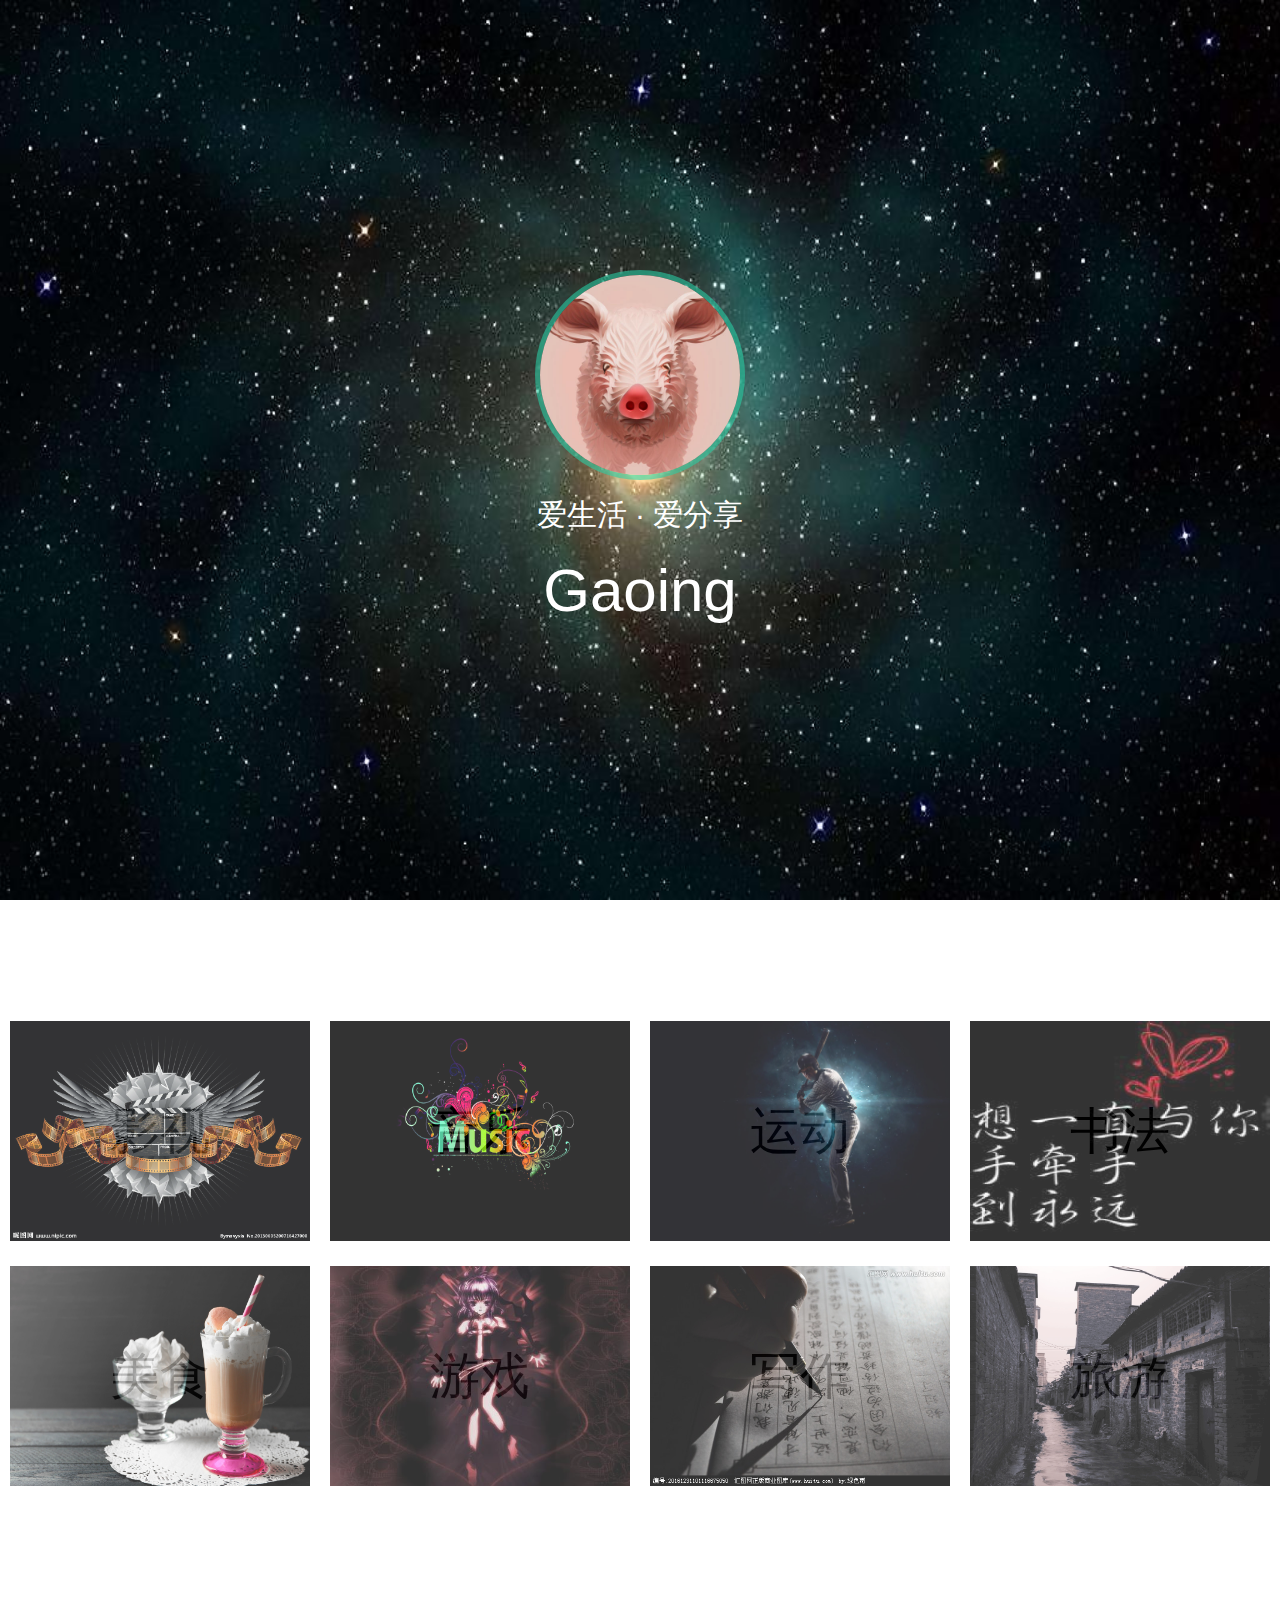
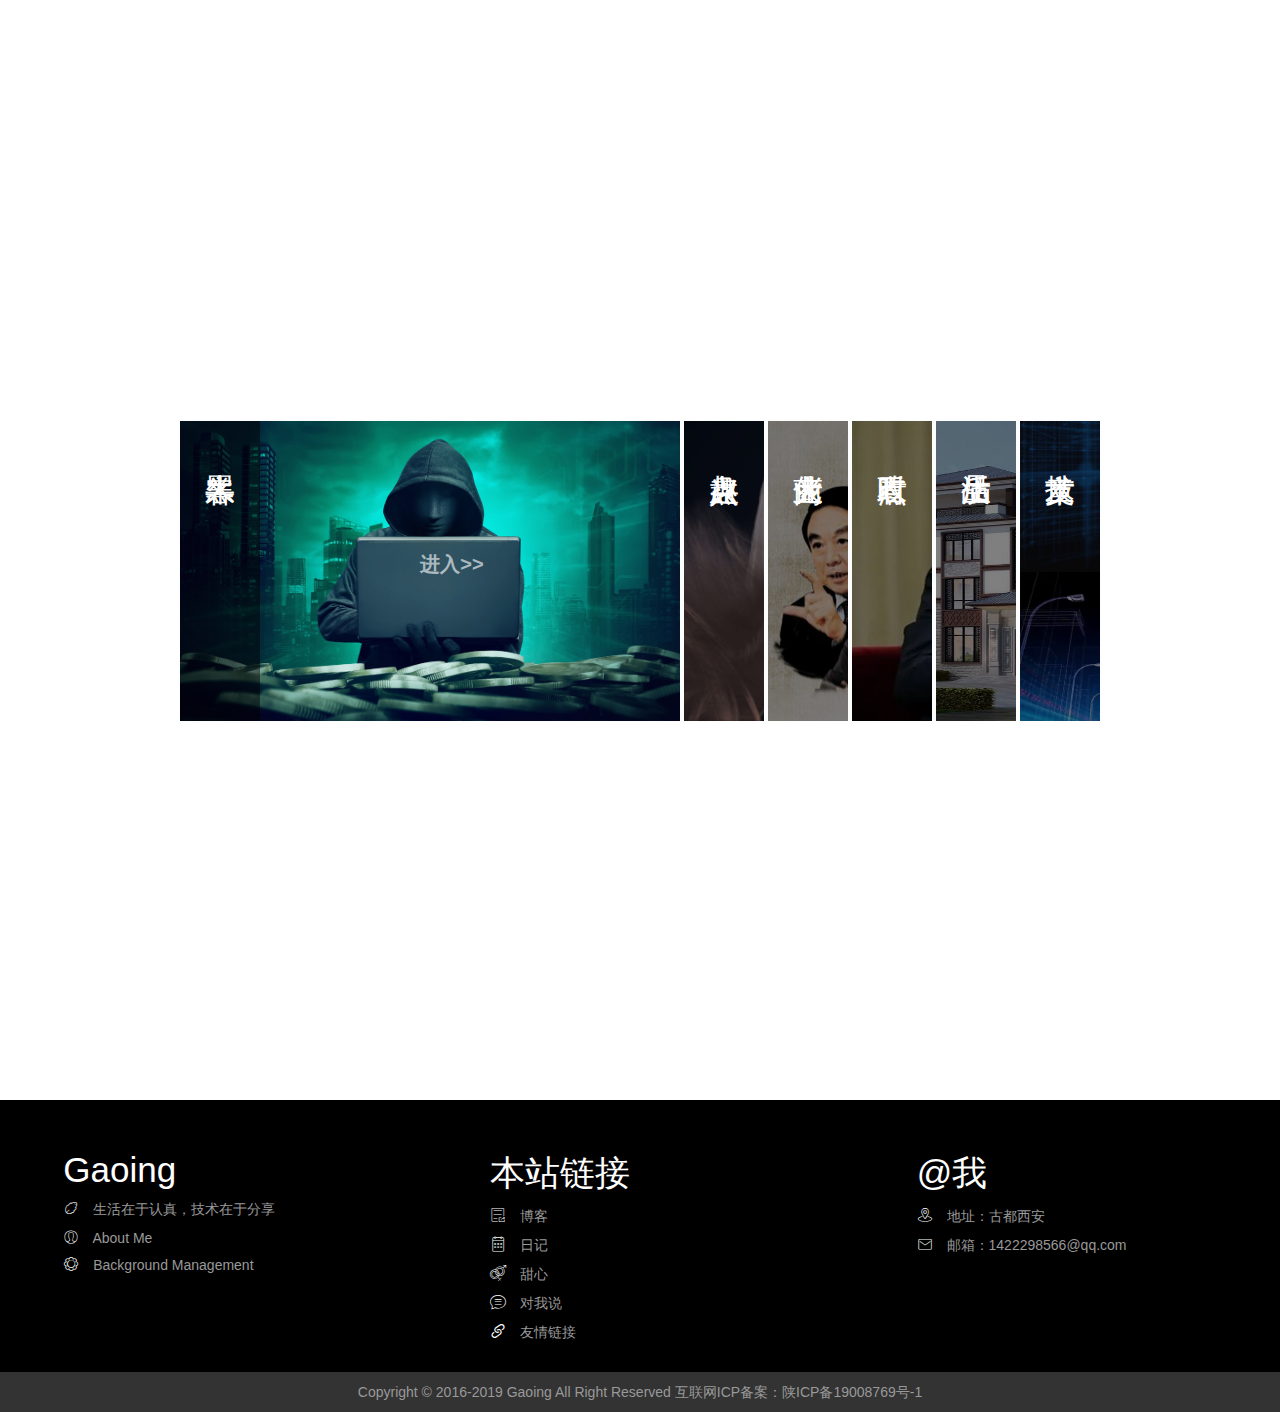
==== web/src/view/index.html @ 604c850d "first" ====
<!DOCTYPE html>
<html lang="en">
<head>
<meta charset="UTF-8">
<meta name="viewport" content="width=device-width, initial-scale=1.0">
<meta http-equiv="X-UA-Compatible" content="ie=edge">
<meta name="author" content="gaoing<1422298566@qq.com">
<title>Gaoing|首页</title>
<link rel="stylesheet" href="./../../public/layui/css/layui.css">
<link rel="stylesheet" href="./../css/animation.css">
<link rel="stylesheet" href="./../css/icon/iconfont.css">
<link rel="stylesheet" href="./../css/index.css">
</head>
<body>
  <div class="section section-a">
    <div class="info">
      <img class="info-logo animated bounceInDown" src="./../../public/images/6.jpg" alt="">
      <p class="info-text"><span class="animated bounceInLeft">爱生活</span> · <span class="animated bounceInRight">爱分享</span></p>
      <h1 class="info-name animated bounceInUp">Gaoing</h1>
    </div>
  </div>
  <div class="section section-b donghua">
    <h2>生 · 活</h2>
    <div class="section-list">
      <div class="section-item">
        <div class="section-mask">
          <h3>影视</h3>
        </div>
        <a href="javascript:;">
          <img class="section-item-logo" src="./../../public/images/dianying1.jpg" alt="影视">
        </a>
      </div>
      <div class="section-item">
        <div class="section-mask">
          <h3>音乐</h3>
        </div>
        <a href="javascript:;">
          <img class="section-item-logo" src="./../../public/images/yinyue.jpg" alt="音乐">
        </a>
      </div>
      <div class="section-item">
        <div class="section-mask">
          <h3>运动</h3>
        </div>
        <a href="javascript:;">
          <img class="section-item-logo" src="./../../public/images/yundong.jpg" alt="运动">
        </a>
      </div>
      <div class="section-item">
        <div class="section-mask">
          <h3>书法</h3>
        </div>
        <a href="javascript:;">
          <img class="section-item-logo" src="./../../public/images/shufa.jpg" alt="书法">
        </a>
      </div>
      <div class="section-item">
        <div class="section-mask">
          <h3>美食</h3>
        </div>
        <a href="javascript:;">
          <img class="section-item-logo" src="./../../public/images/meishi.jpg" alt="美食">
        </a>
      </div>
      <div class="section-item">
        <div class="section-mask">
          <h3>游戏</h3>
        </div>
        <a href="javascript:;">
          <img class="section-item-logo" src="./../../public/images/youxi.jpg" alt="游戏">
        </a>
      </div>
      <div class="section-item">
        <div class="section-mask">
          <h3>写作</h3>
        </div>
        <a href="javascript:;">
          <img class="section-item-logo" src="./../../public/images/xiezuo.jpg" alt="写作">
        </a>
      </div>
      <div class="section-item">
        <div class="section-mask">
          <h3>旅游</h3>
        </div>
        <a href="javascript:;">
          <img class="section-item-logo" src="./../../public/images/lvyou.jpg" alt="旅游">
        </a>
      </div>
    </div>
  </div>
  <div class="section section-c">
    <h2>分 · 享</h2>
    <ul class="banner">
      <li class="banner-item active">
        <h3 class="title">黑客牛人</h3>
        <img src="./../../public/images/heike.jpg" alt="">
        <a class="junp" href="javascript:;">进入>></a>
      </li>
      <li class="banner-item">
        <h3 class="title">兴趣盘点</h3>
        <img src="./../../public/images/hexi.png" alt="">
        <a class="junp" href="javascript:;">进入>></a>
      </li>
      <li class="banner-item">
        <h3 class="title">商业大佬</h3>
        <img src="./../../public/images/shangyedalao.jpg" alt="">
        <a class="junp" href="javascript:;">进入>></a>
      </li>
      <li class="banner-item">
        <h3 class="title">时政看点</h3>
        <img src="./../../public/images/xidada.jpg" alt="">
        <a class="junp" href="javascript:;">进入>></a>
      </li>
      <li class="banner-item">
        <h3 class="title">生活品质</h3>
        <img src="./../../public/images/shenghuopinzhi.jpg" alt="">
        <a class="junp" href="javascript:;">进入>></a>
      </li>
      <li class="banner-item">
        <h3 class="title">技术文章</h3>
        <img src="./../../public/images/wenzhang.jpg" alt="">
        <a class="junp" href="javascript:;">进入>></a>
      </li>
    </ul>
  </div>
  <footer class="foot">
    <div class="foot-list">
      <div class="foot-item">
        <h3>Gaoing</h3>
        <p class="foot-text"><a href="javascript:;"><i class="icon iconfont gao-icon-qianming"></i> 生活在于认真，技术在于分享</a></p>
        <p class="foot-text"><a href="javascript:;"><i class="icon iconfont gao-icon-guanyuwo"></i> About Me</a></p>
        <p class="foot-text"><a href="javascript:;"><i class="icon iconfont gao-icon-guanli"></i> Background Management</a></p>
      </div>
      <div class="foot-item">
        <h3>本站链接</h3>
        <p class="foot-text"><a href="javascript:;"><i class="icon iconfont gao-icon-wenzhangfenxiang"></i> 博客</a></p>
        <p class="foot-text"><a href="javascript:;"><i class="icon iconfont gao-icon-cb-chengchangriji"></i> 日记</a></p>
        <p class="foot-text"><a href="javascript:;"><i class="icon iconfont gao-icon-aiqingyulangman-"></i> 甜心</a></p>
        <p class="foot-text"><a href="javascript:;"><i class="icon iconfont gao-icon-liuyan"></i> 对我说</a></p>
        <p class="foot-text"><a href="javascript:;"><i class="icon iconfont gao-icon-youqinglianjie"></i> 友情链接</a></p>
      </div>
      <div class="foot-item">
        <h3>@我</h3>
        <p class="foot-text"><i class="icon iconfont gao-icon-dizhi"></i> 地址：古都西安</p>
        <p class="foot-text"><i class="icon iconfont gao-icon-youxiang"></i> 邮箱：1422298566@qq.com</p>
        <p class="foot-text"></p>
      </div>
    </div>
    <div class="footer">
      <p class="footer-text">Copyright &copy; 2016-2019 Gaoing All Right Reserved 互联网ICP备案：<a href="javascript:;">陕ICP备19008769号-1</a> </p>
    </div>
  </footer>
</body>
<script src="./../../public/layui/layui.js"></script>
<script src="./../js/boxhover.js"></script>
<script type="text/javascript">
  layui.use(['jquery'], function() {
    var $ = layui.jquery;
    boxhover($);
    $('.section-item').boxhovermodal('.section-mask');
    $('.banner-item').on('mouseover', function() {
      $(this).addClass('active').siblings().removeClass('active');
    });
  });
</script>
</html>
---- web/public/layui/css/layui.css ----
/** layui-v2.4.5 MIT License By https://www.layui.com */
 .layui-inline,img{display:inline-block;vertical-align:middle}h1,h2,h3,h4,h5,h6{font-weight:400}.layui-edge,.layui-header,.layui-inline,.layui-main{position:relative}.layui-elip,.layui-form-checkbox span,.layui-form-pane .layui-form-label{text-overflow:ellipsis;white-space:nowrap}.layui-btn,.layui-edge,.layui-inline,img{vertical-align:middle}.layui-btn,.layui-disabled,.layui-icon,.layui-unselect{-webkit-user-select:none;-ms-user-select:none;-moz-user-select:none}blockquote,body,button,dd,div,dl,dt,form,h1,h2,h3,h4,h5,h6,input,li,ol,p,pre,td,textarea,th,ul{margin:0;padding:0;-webkit-tap-highlight-color:rgba(0,0,0,0)}a:active,a:hover{outline:0}img{border:none}li{list-style:none}table{border-collapse:collapse;border-spacing:0}h4,h5,h6{font-size:100%}button,input,optgroup,option,select,textarea{font-family:inherit;font-size:inherit;font-style:inherit;font-weight:inherit;outline:0}pre{white-space:pre-wrap;white-space:-moz-pre-wrap;white-space:-pre-wrap;white-space:-o-pre-wrap;word-wrap:break-word}body{line-height:24px;font:14px Helvetica Neue,Helvetica,PingFang SC,Tahoma,Arial,sans-serif}hr{height:1px;margin:10px 0;border:0;clear:both}a{color:#333;text-decoration:none}a:hover{color:#777}a cite{font-style:normal;*cursor:pointer}.layui-border-box,.layui-border-box *{box-sizing:border-box}.layui-box,.layui-box *{box-sizing:content-box}.layui-clear{clear:both;*zoom:1}.layui-clear:after{content:'\20';clear:both;*zoom:1;display:block;height:0}.layui-inline{*display:inline;*zoom:1}.layui-edge{display:inline-block;width:0;height:0;border-width:6px;border-style:dashed;border-color:transparent;overflow:hidden}.layui-edge-top{top:-4px;border-bottom-color:#999;border-bottom-style:solid}.layui-edge-right{border-left-color:#999;border-left-style:solid}.layui-edge-bottom{top:2px;border-top-color:#999;border-top-style:solid}.layui-edge-left{border-right-color:#999;border-right-style:solid}.layui-elip{overflow:hidden}.layui-disabled,.layui-disabled:hover{color:#d2d2d2!important;cursor:not-allowed!important}.layui-circle{border-radius:100%}.layui-show{display:block!important}.layui-hide{display:none!important}@font-face{font-family:layui-icon;src:url(../font/iconfont.eot?v=240);src:url(../font/iconfont.eot?v=240#iefix) format('embedded-opentype'),url(../font/iconfont.svg?v=240#iconfont) format('svg'),url(../font/iconfont.woff?v=240) format('woff'),url(../font/iconfont.ttf?v=240) format('truetype')}.layui-icon{font-family:layui-icon!important;font-size:16px;font-style:normal;-webkit-font-smoothing:antialiased;-moz-osx-font-smoothing:grayscale}.layui-icon-reply-fill:before{content:"\e611"}.layui-icon-set-fill:before{content:"\e614"}.layui-icon-menu-fill:before{content:"\e60f"}.layui-icon-search:before{content:"\e615"}.layui-icon-share:before{content:"\e641"}.layui-icon-set-sm:before{content:"\e620"}.layui-icon-engine:before{content:"\e628"}.layui-icon-close:before{content:"\1006"}.layui-icon-close-fill:before{content:"\1007"}.layui-icon-chart-screen:before{content:"\e629"}.layui-icon-star:before{content:"\e600"}.layui-icon-circle-dot:before{content:"\e617"}.layui-icon-chat:before{content:"\e606"}.layui-icon-release:before{content:"\e609"}.layui-icon-list:before{content:"\e60a"}.layui-icon-chart:before{content:"\e62c"}.layui-icon-ok-circle:before{content:"\1005"}.layui-icon-layim-theme:before{content:"\e61b"}.layui-icon-table:before{content:"\e62d"}.layui-icon-right:before{content:"\e602"}.layui-icon-left:before{content:"\e603"}.layui-icon-cart-simple:before{content:"\e698"}.layui-icon-face-cry:before{content:"\e69c"}.layui-icon-face-smile:before{content:"\e6af"}.layui-icon-survey:before{content:"\e6b2"}.layui-icon-tree:before{content:"\e62e"}.layui-icon-upload-circle:before{content:"\e62f"}.layui-icon-add-circle:before{content:"\e61f"}.layui-icon-download-circle:before{content:"\e601"}.layui-icon-templeate-1:before{content:"\e630"}.layui-icon-util:before{content:"\e631"}.layui-icon-face-surprised:before{content:"\e664"}.layui-icon-edit:before{content:"\e642"}.layui-icon-speaker:before{content:"\e645"}.layui-icon-down:before{content:"\e61a"}.layui-icon-file:before{content:"\e621"}.layui-icon-layouts:before{content:"\e632"}.layui-icon-rate-half:before{content:"\e6c9"}.layui-icon-add-circle-fine:before{content:"\e608"}.layui-icon-prev-circle:before{content:"\e633"}.layui-icon-read:before{content:"\e705"}.layui-icon-404:before{content:"\e61c"}.layui-icon-carousel:before{content:"\e634"}.layui-icon-help:before{content:"\e607"}.layui-icon-code-circle:before{content:"\e635"}.layui-icon-water:before{content:"\e636"}.layui-icon-username:before{content:"\e66f"}.layui-icon-find-fill:before{content:"\e670"}.layui-icon-about:before{content:"\e60b"}.layui-icon-location:before{content:"\e715"}.layui-icon-up:before{content:"\e619"}.layui-icon-pause:before{content:"\e651"}.layui-icon-date:before{content:"\e637"}.layui-icon-layim-uploadfile:before{content:"\e61d"}.layui-icon-delete:before{content:"\e640"}.layui-icon-play:before{content:"\e652"}.layui-icon-top:before{content:"\e604"}.layui-icon-friends:before{content:"\e612"}.layui-icon-refresh-3:before{content:"\e9aa"}.layui-icon-ok:before{content:"\e605"}.layui-icon-layer:before{content:"\e638"}.layui-icon-face-smile-fine:before{content:"\e60c"}.layui-icon-dollar:before{content:"\e659"}.layui-icon-group:before{content:"\e613"}.layui-icon-layim-download:before{content:"\e61e"}.layui-icon-picture-fine:before{content:"\e60d"}.layui-icon-link:before{content:"\e64c"}.layui-icon-diamond:before{content:"\e735"}.layui-icon-log:before{content:"\e60e"}.layui-icon-rate-solid:before{content:"\e67a"}.layui-icon-fonts-del:before{content:"\e64f"}.layui-icon-unlink:before{content:"\e64d"}.layui-icon-fonts-clear:before{content:"\e639"}.layui-icon-triangle-r:before{content:"\e623"}.layui-icon-circle:before{content:"\e63f"}.layui-icon-radio:before{content:"\e643"}.layui-icon-align-center:before{content:"\e647"}.layui-icon-align-right:before{content:"\e648"}.layui-icon-align-left:before{content:"\e649"}.layui-icon-loading-1:before{content:"\e63e"}.layui-icon-return:before{content:"\e65c"}.layui-icon-fonts-strong:before{content:"\e62b"}.layui-icon-upload:before{content:"\e67c"}.layui-icon-dialogue:before{content:"\e63a"}.layui-icon-video:before{content:"\e6ed"}.layui-icon-headset:before{content:"\e6fc"}.layui-icon-cellphone-fine:before{content:"\e63b"}.layui-icon-add-1:before{content:"\e654"}.layui-icon-face-smile-b:before{content:"\e650"}.layui-icon-fonts-html:before{content:"\e64b"}.layui-icon-form:before{content:"\e63c"}.layui-icon-cart:before{content:"\e657"}.layui-icon-camera-fill:before{content:"\e65d"}.layui-icon-tabs:before{content:"\e62a"}.layui-icon-fonts-code:before{content:"\e64e"}.layui-icon-fire:before{content:"\e756"}.layui-icon-set:before{content:"\e716"}.layui-icon-fonts-u:before{content:"\e646"}.layui-icon-triangle-d:before{content:"\e625"}.layui-icon-tips:before{content:"\e702"}.layui-icon-picture:before{content:"\e64a"}.layui-icon-more-vertical:before{content:"\e671"}.layui-icon-flag:before{content:"\e66c"}.layui-icon-loading:before{content:"\e63d"}.layui-icon-fonts-i:before{content:"\e644"}.layui-icon-refresh-1:before{content:"\e666"}.layui-icon-rmb:before{content:"\e65e"}.layui-icon-home:before{content:"\e68e"}.layui-icon-user:before{content:"\e770"}.layui-icon-notice:before{content:"\e667"}.layui-icon-login-weibo:before{content:"\e675"}.layui-icon-voice:before{content:"\e688"}.layui-icon-upload-drag:before{content:"\e681"}.layui-icon-login-qq:before{content:"\e676"}.layui-icon-snowflake:before{content:"\e6b1"}.layui-icon-file-b:before{content:"\e655"}.layui-icon-template:before{content:"\e663"}.layui-icon-auz:before{content:"\e672"}.layui-icon-console:before{content:"\e665"}.layui-icon-app:before{content:"\e653"}.layui-icon-prev:before{content:"\e65a"}.layui-icon-website:before{content:"\e7ae"}.layui-icon-next:before{content:"\e65b"}.layui-icon-component:before{content:"\e857"}.layui-icon-more:before{content:"\e65f"}.layui-icon-login-wechat:before{content:"\e677"}.layui-icon-shrink-right:before{content:"\e668"}.layui-icon-spread-left:before{content:"\e66b"}.layui-icon-camera:before{content:"\e660"}.layui-icon-note:before{content:"\e66e"}.layui-icon-refresh:before{content:"\e669"}.layui-icon-female:before{content:"\e661"}.layui-icon-male:before{content:"\e662"}.layui-icon-password:before{content:"\e673"}.layui-icon-senior:before{content:"\e674"}.layui-icon-theme:before{content:"\e66a"}.layui-icon-tread:before{content:"\e6c5"}.layui-icon-praise:before{content:"\e6c6"}.layui-icon-star-fill:before{content:"\e658"}.layui-icon-rate:before{content:"\e67b"}.layui-icon-template-1:before{content:"\e656"}.layui-icon-vercode:before{content:"\e679"}.layui-icon-cellphone:before{content:"\e678"}.layui-icon-screen-full:before{content:"\e622"}.layui-icon-screen-restore:before{content:"\e758"}.layui-icon-cols:before{content:"\e610"}.layui-icon-export:before{content:"\e67d"}.layui-icon-print:before{content:"\e66d"}.layui-icon-slider:before{content:"\e714"}.layui-main{width:1140px;margin:0 auto}.layui-header{z-index:1000;height:60px}.layui-header a:hover{transition:all .5s;-webkit-transition:all .5s}.layui-side{position:fixed;left:0;top:0;bottom:0;z-index:999;width:200px;overflow-x:hidden}.layui-side-scroll{position:relative;width:220px;height:100%;overflow-x:hidden}.layui-body{position:absolute;left:200px;right:0;top:0;bottom:0;z-index:998;width:auto;overflow:hidden;overflow-y:auto;box-sizing:border-box}.layui-layout-body{overflow:hidden}.layui-layout-admin .layui-header{background-color:#23262E}.layui-layout-admin .layui-side{top:60px;width:200px;overflow-x:hidden}.layui-layout-admin .layui-body{top:60px;bottom:44px}.layui-layout-admin .layui-main{width:auto;margin:0 15px}.layui-layout-admin .layui-footer{position:fixed;left:200px;right:0;bottom:0;height:44px;line-height:44px;padding:0 15px;background-color:#eee}.layui-layout-admin .layui-logo{position:absolute;left:0;top:0;width:200px;height:100%;line-height:60px;text-align:center;color:#009688;font-size:16px}.layui-layout-admin .layui-header .layui-nav{background:0 0}.layui-layout-left{position:absolute!important;left:200px;top:0}.layui-layout-right{position:absolute!important;right:0;top:0}.layui-container{position:relative;margin:0 auto;padding:0 15px;box-sizing:border-box}.layui-fluid{position:relative;margin:0 auto;padding:0 15px}.layui-row:after,.layui-row:before{content:'';display:block;clear:both}.layui-col-lg1,.layui-col-lg10,.layui-col-lg11,.layui-col-lg12,.layui-col-lg2,.layui-col-lg3,.layui-col-lg4,.layui-col-lg5,.layui-col-lg6,.layui-col-lg7,.layui-col-lg8,.layui-col-lg9,.layui-col-md1,.layui-col-md10,.layui-col-md11,.layui-col-md12,.layui-col-md2,.layui-col-md3,.layui-col-md4,.layui-col-md5,.layui-col-md6,.layui-col-md7,.layui-col-md8,.layui-col-md9,.layui-col-sm1,.layui-col-sm10,.layui-col-sm11,.layui-col-sm12,.layui-col-sm2,.layui-col-sm3,.layui-col-sm4,.layui-col-sm5,.layui-col-sm6,.layui-col-sm7,.layui-col-sm8,.layui-col-sm9,.layui-col-xs1,.layui-col-xs10,.layui-col-xs11,.layui-col-xs12,.layui-col-xs2,.layui-col-xs3,.layui-col-xs4,.layui-col-xs5,.layui-col-xs6,.layui-col-xs7,.layui-col-xs8,.layui-col-xs9{position:relative;display:block;box-sizing:border-box}.layui-col-xs1,.layui-col-xs10,.layui-col-xs11,.layui-col-xs12,.layui-col-xs2,.layui-col-xs3,.layui-col-xs4,.layui-col-xs5,.layui-col-xs6,.layui-col-xs7,.layui-col-xs8,.layui-col-xs9{float:left}.layui-col-xs1{width:8.33333333%}.layui-col-xs2{width:16.66666667%}.layui-col-xs3{width:25%}.layui-col-xs4{width:33.33333333%}.layui-col-xs5{width:41.66666667%}.layui-col-xs6{width:50%}.layui-col-xs7{width:58.33333333%}.layui-col-xs8{width:66.66666667%}.layui-col-xs9{width:75%}.layui-col-xs10{width:83.33333333%}.layui-col-xs11{width:91.66666667%}.layui-col-xs12{width:100%}.layui-col-xs-offset1{margin-left:8.33333333%}.layui-col-xs-offset2{margin-left:16.66666667%}.layui-col-xs-offset3{margin-left:25%}.layui-col-xs-offset4{margin-left:33.33333333%}.layui-col-xs-offset5{margin-left:41.66666667%}.layui-col-xs-offset6{margin-left:50%}.layui-col-xs-offset7{margin-left:58.33333333%}.layui-col-xs-offset8{margin-left:66.66666667%}.layui-col-xs-offset9{margin-left:75%}.layui-col-xs-offset10{margin-left:83.33333333%}.layui-col-xs-offset11{margin-left:91.66666667%}.layui-col-xs-offset12{margin-left:100%}@media screen and (max-width:768px){.layui-hide-xs{display:none!important}.layui-show-xs-block{display:block!important}.layui-show-xs-inline{display:inline!important}.layui-show-xs-inline-block{display:inline-block!important}}@media screen and (min-width:768px){.layui-container{width:750px}.layui-hide-sm{display:none!important}.layui-show-sm-block{display:block!important}.layui-show-sm-inline{display:inline!important}.layui-show-sm-inline-block{display:inline-block!important}.layui-col-sm1,.layui-col-sm10,.layui-col-sm11,.layui-col-sm12,.layui-col-sm2,.layui-col-sm3,.layui-col-sm4,.layui-col-sm5,.layui-col-sm6,.layui-col-sm7,.layui-col-sm8,.layui-col-sm9{float:left}.layui-col-sm1{width:8.33333333%}.layui-col-sm2{width:16.66666667%}.layui-col-sm3{width:25%}.layui-col-sm4{width:33.33333333%}.layui-col-sm5{width:41.66666667%}.layui-col-sm6{width:50%}.layui-col-sm7{width:58.33333333%}.layui-col-sm8{width:66.66666667%}.layui-col-sm9{width:75%}.layui-col-sm10{width:83.33333333%}.layui-col-sm11{width:91.66666667%}.layui-col-sm12{width:100%}.layui-col-sm-offset1{margin-left:8.33333333%}.layui-col-sm-offset2{margin-left:16.66666667%}.layui-col-sm-offset3{margin-left:25%}.layui-col-sm-offset4{margin-left:33.33333333%}.layui-col-sm-offset5{margin-left:41.66666667%}.layui-col-sm-offset6{margin-left:50%}.layui-col-sm-offset7{margin-left:58.33333333%}.layui-col-sm-offset8{margin-left:66.66666667%}.layui-col-sm-offset9{margin-left:75%}.layui-col-sm-offset10{margin-left:83.33333333%}.layui-col-sm-offset11{margin-left:91.66666667%}.layui-col-sm-offset12{margin-left:100%}}@media screen and (min-width:992px){.layui-container{width:970px}.layui-hide-md{display:none!important}.layui-show-md-block{display:block!important}.layui-show-md-inline{display:inline!important}.layui-show-md-inline-block{display:inline-block!important}.layui-col-md1,.layui-col-md10,.layui-col-md11,.layui-col-md12,.layui-col-md2,.layui-col-md3,.layui-col-md4,.layui-col-md5,.layui-col-md6,.layui-col-md7,.layui-col-md8,.layui-col-md9{float:left}.layui-col-md1{width:8.33333333%}.layui-col-md2{width:16.66666667%}.layui-col-md3{width:25%}.layui-col-md4{width:33.33333333%}.layui-col-md5{width:41.66666667%}.layui-col-md6{width:50%}.layui-col-md7{width:58.33333333%}.layui-col-md8{width:66.66666667%}.layui-col-md9{width:75%}.layui-col-md10{width:83.33333333%}.layui-col-md11{width:91.66666667%}.layui-col-md12{width:100%}.layui-col-md-offset1{margin-left:8.33333333%}.layui-col-md-offset2{margin-left:16.66666667%}.layui-col-md-offset3{margin-left:25%}.layui-col-md-offset4{margin-left:33.33333333%}.layui-col-md-offset5{margin-left:41.66666667%}.layui-col-md-offset6{margin-left:50%}.layui-col-md-offset7{margin-left:58.33333333%}.layui-col-md-offset8{margin-left:66.66666667%}.layui-col-md-offset9{margin-left:75%}.layui-col-md-offset10{margin-left:83.33333333%}.layui-col-md-offset11{margin-left:91.66666667%}.layui-col-md-offset12{margin-left:100%}}@media screen and (min-width:1200px){.layui-container{width:1170px}.layui-hide-lg{display:none!important}.layui-show-lg-block{display:block!important}.layui-show-lg-inline{display:inline!important}.layui-show-lg-inline-block{display:inline-block!important}.layui-col-lg1,.layui-col-lg10,.layui-col-lg11,.layui-col-lg12,.layui-col-lg2,.layui-col-lg3,.layui-col-lg4,.layui-col-lg5,.layui-col-lg6,.layui-col-lg7,.layui-col-lg8,.layui-col-lg9{float:left}.layui-col-lg1{width:8.33333333%}.layui-col-lg2{width:16.66666667%}.layui-col-lg3{width:25%}.layui-col-lg4{width:33.33333333%}.layui-col-lg5{width:41.66666667%}.layui-col-lg6{width:50%}.layui-col-lg7{width:58.33333333%}.layui-col-lg8{width:66.66666667%}.layui-col-lg9{width:75%}.layui-col-lg10{width:83.33333333%}.layui-col-lg11{width:91.66666667%}.layui-col-lg12{width:100%}.layui-col-lg-offset1{margin-left:8.33333333%}.layui-col-lg-offset2{margin-left:16.66666667%}.layui-col-lg-offset3{margin-left:25%}.layui-col-lg-offset4{margin-left:33.33333333%}.layui-col-lg-offset5{margin-left:41.66666667%}.layui-col-lg-offset6{margin-left:50%}.layui-col-lg-offset7{margin-left:58.33333333%}.layui-col-lg-offset8{margin-left:66.66666667%}.layui-col-lg-offset9{margin-left:75%}.layui-col-lg-offset10{margin-left:83.33333333%}.layui-col-lg-offset11{margin-left:91.66666667%}.layui-col-lg-offset12{margin-left:100%}}.layui-col-space1{margin:-.5px}.layui-col-space1>*{padding:.5px}.layui-col-space3{margin:-1.5px}.layui-col-space3>*{padding:1.5px}.layui-col-space5{margin:-2.5px}.layui-col-space5>*{padding:2.5px}.layui-col-space8{margin:-3.5px}.layui-col-space8>*{padding:3.5px}.layui-col-space10{margin:-5px}.layui-col-space10>*{padding:5px}.layui-col-space12{margin:-6px}.layui-col-space12>*{padding:6px}.layui-col-space15{margin:-7.5px}.layui-col-space15>*{padding:7.5px}.layui-col-space18{margin:-9px}.layui-col-space18>*{padding:9px}.layui-col-space20{margin:-10px}.layui-col-space20>*{padding:10px}.layui-col-space22{margin:-11px}.layui-col-space22>*{padding:11px}.layui-col-space25{margin:-12.5px}.layui-col-space25>*{padding:12.5px}.layui-col-space30{margin:-15px}.layui-col-space30>*{padding:15px}.layui-btn,.layui-input,.layui-select,.layui-textarea,.layui-upload-button{outline:0;-webkit-appearance:none;transition:all .3s;-webkit-transition:all .3s;box-sizing:border-box}.layui-elem-quote{margin-bottom:10px;padding:15px;line-height:22px;border-left:5px solid #009688;border-radius:0 2px 2px 0;background-color:#f2f2f2}.layui-quote-nm{border-style:solid;border-width:1px 1px 1px 5px;background:0 0}.layui-elem-field{margin-bottom:10px;padding:0;border-width:1px;border-style:solid}.layui-elem-field legend{margin-left:20px;padding:0 10px;font-size:20px;font-weight:300}.layui-field-title{margin:10px 0 20px;border-width:1px 0 0}.layui-field-box{padding:10px 15px}.layui-field-title .layui-field-box{padding:10px 0}.layui-progress{position:relative;height:6px;border-radius:20px;background-color:#e2e2e2}.layui-progress-bar{position:absolute;left:0;top:0;width:0;max-width:100%;height:6px;border-radius:20px;text-align:right;background-color:#5FB878;transition:all .3s;-webkit-transition:all .3s}.layui-progress-big,.layui-progress-big .layui-progress-bar{height:18px;line-height:18px}.layui-progress-text{position:relative;top:-20px;line-height:18px;font-size:12px;color:#666}.layui-progress-big .layui-progress-text{position:static;padding:0 10px;color:#fff}.layui-collapse{border-width:1px;border-style:solid;border-radius:2px}.layui-colla-content,.layui-colla-item{border-top-width:1px;border-top-style:solid}.layui-colla-item:first-child{border-top:none}.layui-colla-title{position:relative;height:42px;line-height:42px;padding:0 15px 0 35px;color:#333;background-color:#f2f2f2;cursor:pointer;font-size:14px;overflow:hidden}.layui-colla-content{display:none;padding:10px 15px;line-height:22px;color:#666}.layui-colla-icon{position:absolute;left:15px;top:0;font-size:14px}.layui-card{margin-bottom:15px;border-radius:2px;background-color:#fff;box-shadow:0 1px 2px 0 rgba(0,0,0,.05)}.layui-card:last-child{margin-bottom:0}.layui-card-header{position:relative;height:42px;line-height:42px;padding:0 15px;border-bottom:1px solid #f6f6f6;color:#333;border-radius:2px 2px 0 0;font-size:14px}.layui-bg-black,.layui-bg-blue,.layui-bg-cyan,.layui-bg-green,.layui-bg-orange,.layui-bg-red{color:#fff!important}.layui-card-body{position:relative;padding:10px 15px;line-height:24px}.layui-card-body[pad15]{padding:15px}.layui-card-body[pad20]{padding:20px}.layui-card-body .layui-table{margin:5px 0}.layui-card .layui-tab{margin:0}.layui-panel-window{position:relative;padding:15px;border-radius:0;border-top:5px solid #E6E6E6;background-color:#fff}.layui-auxiliar-moving{position:fixed;left:0;right:0;top:0;bottom:0;width:100%;height:100%;background:0 0;z-index:9999999999}.layui-form-label,.layui-form-mid,.layui-form-select,.layui-input-block,.layui-input-inline,.layui-textarea{position:relative}.layui-bg-red{background-color:#FF5722!important}.layui-bg-orange{background-color:#FFB800!important}.layui-bg-green{background-color:#009688!important}.layui-bg-cyan{background-color:#2F4056!important}.layui-bg-blue{background-color:#1E9FFF!important}.layui-bg-black{background-color:#393D49!important}.layui-bg-gray{background-color:#eee!important;color:#666!important}.layui-badge-rim,.layui-colla-content,.layui-colla-item,.layui-collapse,.layui-elem-field,.layui-form-pane .layui-form-item[pane],.layui-form-pane .layui-form-label,.layui-input,.layui-layedit,.layui-layedit-tool,.layui-quote-nm,.layui-select,.layui-tab-bar,.layui-tab-card,.layui-tab-title,.layui-tab-title .layui-this:after,.layui-textarea{border-color:#e6e6e6}.layui-timeline-item:before,hr{background-color:#e6e6e6}.layui-text{line-height:22px;font-size:14px;color:#666}.layui-text h1,.layui-text h2,.layui-text h3{font-weight:500;color:#333}.layui-text h1{font-size:30px}.layui-text h2{font-size:24px}.layui-text h3{font-size:18px}.layui-text a:not(.layui-btn){color:#01AAED}.layui-text a:not(.layui-btn):hover{text-decoration:underline}.layui-text ul{padding:5px 0 5px 15px}.layui-text ul li{margin-top:5px;list-style-type:disc}.layui-text em,.layui-word-aux{color:#999!important;padding:0 5px!important}.layui-btn{display:inline-block;height:38px;line-height:38px;padding:0 18px;background-color:#009688;color:#fff;white-space:nowrap;text-align:center;font-size:14px;border:none;border-radius:2px;cursor:pointer}.layui-btn:hover{opacity:.8;filter:alpha(opacity=80);color:#fff}.layui-btn:active{opacity:1;filter:alpha(opacity=100)}.layui-btn+.layui-btn{margin-left:10px}.layui-btn-container{font-size:0}.layui-btn-container .layui-btn{margin-right:10px;margin-bottom:10px}.layui-btn-container .layui-btn+.layui-btn{margin-left:0}.layui-table .layui-btn-container .layui-btn{margin-bottom:9px}.layui-btn-radius{border-radius:100px}.layui-btn .layui-icon{margin-right:3px;font-size:18px;vertical-align:bottom;vertical-align:middle\9}.layui-btn-primary{border:1px solid #C9C9C9;background-color:#fff;color:#555}.layui-btn-primary:hover{border-color:#009688;color:#333}.layui-btn-normal{background-color:#1E9FFF}.layui-btn-warm{background-color:#FFB800}.layui-btn-danger{background-color:#FF5722}.layui-btn-disabled,.layui-btn-disabled:active,.layui-btn-disabled:hover{border:1px solid #e6e6e6;background-color:#FBFBFB;color:#C9C9C9;cursor:not-allowed;opacity:1}.layui-btn-lg{height:44px;line-height:44px;padding:0 25px;font-size:16px}.layui-btn-sm{height:30px;line-height:30px;padding:0 10px;font-size:12px}.layui-btn-sm i{font-size:16px!important}.layui-btn-xs{height:22px;line-height:22px;padding:0 5px;font-size:12px}.layui-btn-xs i{font-size:14px!important}.layui-btn-group{display:inline-block;vertical-align:middle;font-size:0}.layui-btn-group .layui-btn{margin-left:0!important;margin-right:0!important;border-left:1px solid rgba(255,255,255,.5);border-radius:0}.layui-btn-group .layui-btn-primary{border-left:none}.layui-btn-group .layui-btn-primary:hover{border-color:#C9C9C9;color:#009688}.layui-btn-group .layui-btn:first-child{border-left:none;border-radius:2px 0 0 2px}.layui-btn-group .layui-btn-primary:first-child{border-left:1px solid #c9c9c9}.layui-btn-group .layui-btn:last-child{border-radius:0 2px 2px 0}.layui-btn-group .layui-btn+.layui-btn{margin-left:0}.layui-btn-group+.layui-btn-group{margin-left:10px}.layui-btn-fluid{width:100%}.layui-input,.layui-select,.layui-textarea{height:38px;line-height:1.3;line-height:38px\9;border-width:1px;border-style:solid;background-color:#fff;border-radius:2px}.layui-input::-webkit-input-placeholder,.layui-select::-webkit-input-placeholder,.layui-textarea::-webkit-input-placeholder{line-height:1.3}.layui-input,.layui-textarea{display:block;width:100%;padding-left:10px}.layui-input:hover,.layui-textarea:hover{border-color:#D2D2D2!important}.layui-input:focus,.layui-textarea:focus{border-color:#C9C9C9!important}.layui-textarea{min-height:100px;height:auto;line-height:20px;padding:6px 10px;resize:vertical}.layui-select{padding:0 10px}.layui-form input[type=checkbox],.layui-form input[type=radio],.layui-form select{display:none}.layui-form [lay-ignore]{display:initial}.layui-form-item{margin-bottom:15px;clear:both;*zoom:1}.layui-form-item:after{content:'\20';clear:both;*zoom:1;display:block;height:0}.layui-form-label{float:left;display:block;padding:9px 15px;width:80px;font-weight:400;line-height:20px;text-align:right}.layui-form-label-col{display:block;float:none;padding:9px 0;line-height:20px;text-align:left}.layui-form-item .layui-inline{margin-bottom:5px;margin-right:10px}.layui-input-block{margin-left:110px;min-height:36px}.layui-input-inline{display:inline-block;vertical-align:middle}.layui-form-item .layui-input-inline{float:left;width:190px;margin-right:10px}.layui-form-text .layui-input-inline{width:auto}.layui-form-mid{float:left;display:block;padding:9px 0!important;line-height:20px;margin-right:10px}.layui-form-danger+.layui-form-select .layui-input,.layui-form-danger:focus{border-color:#FF5722!important}.layui-form-select .layui-input{padding-right:30px;cursor:pointer}.layui-form-select .layui-edge{position:absolute;right:10px;top:50%;margin-top:-3px;cursor:pointer;border-width:6px;border-top-color:#c2c2c2;border-top-style:solid;transition:all .3s;-webkit-transition:all .3s}.layui-form-select dl{display:none;position:absolute;left:0;top:42px;padding:5px 0;z-index:899;min-width:100%;border:1px solid #d2d2d2;max-height:300px;overflow-y:auto;background-color:#fff;border-radius:2px;box-shadow:0 2px 4px rgba(0,0,0,.12);box-sizing:border-box}.layui-form-select dl dd,.layui-form-select dl dt{padding:0 10px;line-height:36px;white-space:nowrap;overflow:hidden;text-overflow:ellipsis}.layui-form-select dl dt{font-size:12px;color:#999}.layui-form-select dl dd{cursor:pointer}.layui-form-select dl dd:hover{background-color:#f2f2f2;-webkit-transition:.5s all;transition:.5s all}.layui-form-select .layui-select-group dd{padding-left:20px}.layui-form-select dl dd.layui-select-tips{padding-left:10px!important;color:#999}.layui-form-select dl dd.layui-this{background-color:#5FB878;color:#fff}.layui-form-checkbox,.layui-form-select dl dd.layui-disabled{background-color:#fff}.layui-form-selected dl{display:block}.layui-form-checkbox,.layui-form-checkbox *,.layui-form-switch{display:inline-block;vertical-align:middle}.layui-form-selected .layui-edge{margin-top:-9px;-webkit-transform:rotate(180deg);transform:rotate(180deg);margin-top:-3px\9}:root .layui-form-selected .layui-edge{margin-top:-9px\0/IE9}.layui-form-selectup dl{top:auto;bottom:42px}.layui-select-none{margin:5px 0;text-align:center;color:#999}.layui-select-disabled .layui-disabled{border-color:#eee!important}.layui-select-disabled .layui-edge{border-top-color:#d2d2d2}.layui-form-checkbox{position:relative;height:30px;line-height:30px;margin-right:10px;padding-right:30px;cursor:pointer;font-size:0;-webkit-transition:.1s linear;transition:.1s linear;box-sizing:border-box}.layui-form-checkbox span{padding:0 10px;height:100%;font-size:14px;border-radius:2px 0 0 2px;background-color:#d2d2d2;color:#fff;overflow:hidden}.layui-form-checkbox:hover span{background-color:#c2c2c2}.layui-form-checkbox i{position:absolute;right:0;top:0;width:30px;height:28px;border:1px solid #d2d2d2;border-left:none;border-radius:0 2px 2px 0;color:#fff;font-size:20px;text-align:center}.layui-form-checkbox:hover i{border-color:#c2c2c2;color:#c2c2c2}.layui-form-checked,.layui-form-checked:hover{border-color:#5FB878}.layui-form-checked span,.layui-form-checked:hover span{background-color:#5FB878}.layui-form-checked i,.layui-form-checked:hover i{color:#5FB878}.layui-form-item .layui-form-checkbox{margin-top:4px}.layui-form-checkbox[lay-skin=primary]{height:auto!important;line-height:normal!important;min-width:18px;min-height:18px;border:none!important;margin-right:0;padding-left:28px;padding-right:0;background:0 0}.layui-form-checkbox[lay-skin=primary] span{padding-left:0;padding-right:15px;line-height:18px;background:0 0;color:#666}.layui-form-checkbox[lay-skin=primary] i{right:auto;left:0;width:16px;height:16px;line-height:16px;border:1px solid #d2d2d2;font-size:12px;border-radius:2px;background-color:#fff;-webkit-transition:.1s linear;transition:.1s linear}.layui-form-checkbox[lay-skin=primary]:hover i{border-color:#5FB878;color:#fff}.layui-form-checked[lay-skin=primary] i{border-color:#5FB878;background-color:#5FB878;color:#fff}.layui-checkbox-disbaled[lay-skin=primary] span{background:0 0!important;color:#c2c2c2}.layui-checkbox-disbaled[lay-skin=primary]:hover i{border-color:#d2d2d2}.layui-form-item .layui-form-checkbox[lay-skin=primary]{margin-top:10px}.layui-form-switch{position:relative;height:22px;line-height:22px;min-width:35px;padding:0 5px;margin-top:8px;border:1px solid #d2d2d2;border-radius:20px;cursor:pointer;background-color:#fff;-webkit-transition:.1s linear;transition:.1s linear}.layui-form-switch i{position:absolute;left:5px;top:3px;width:16px;height:16px;border-radius:20px;background-color:#d2d2d2;-webkit-transition:.1s linear;transition:.1s linear}.layui-form-switch em{position:relative;top:0;width:25px;margin-left:21px;padding:0!important;text-align:center!important;color:#999!important;font-style:normal!important;font-size:12px}.layui-form-onswitch{border-color:#5FB878;background-color:#5FB878}.layui-checkbox-disbaled,.layui-checkbox-disbaled i{border-color:#e2e2e2!important}.layui-form-onswitch i{left:100%;margin-left:-21px;background-color:#fff}.layui-form-onswitch em{margin-left:5px;margin-right:21px;color:#fff!important}.layui-checkbox-disbaled span{background-color:#e2e2e2!important}.layui-checkbox-disbaled:hover i{color:#fff!important}[lay-radio]{display:none}.layui-form-radio,.layui-form-radio *{display:inline-block;vertical-align:middle}.layui-form-radio{line-height:28px;margin:6px 10px 0 0;padding-right:10px;cursor:pointer;font-size:0}.layui-form-radio *{font-size:14px}.layui-form-radio>i{margin-right:8px;font-size:22px;color:#c2c2c2}.layui-form-radio>i:hover,.layui-form-radioed>i{color:#5FB878}.layui-radio-disbaled>i{color:#e2e2e2!important}.layui-form-pane .layui-form-label{width:110px;padding:8px 15px;height:38px;line-height:20px;border-width:1px;border-style:solid;border-radius:2px 0 0 2px;text-align:center;background-color:#FBFBFB;overflow:hidden;box-sizing:border-box}.layui-form-pane .layui-input-inline{margin-left:-1px}.layui-form-pane .layui-input-block{margin-left:110px;left:-1px}.layui-form-pane .layui-input{border-radius:0 2px 2px 0}.layui-form-pane .layui-form-text .layui-form-label{float:none;width:100%;border-radius:2px;box-sizing:border-box;text-align:left}.layui-form-pane .layui-form-text .layui-input-inline{display:block;margin:0;top:-1px;clear:both}.layui-form-pane .layui-form-text .layui-input-block{margin:0;left:0;top:-1px}.layui-form-pane .layui-form-text .layui-textarea{min-height:100px;border-radius:0 0 2px 2px}.layui-form-pane .layui-form-checkbox{margin:4px 0 4px 10px}.layui-form-pane .layui-form-radio,.layui-form-pane .layui-form-switch{margin-top:6px;margin-left:10px}.layui-form-pane .layui-form-item[pane]{position:relative;border-width:1px;border-style:solid}.layui-form-pane .layui-form-item[pane] .layui-form-label{position:absolute;left:0;top:0;height:100%;border-width:0 1px 0 0}.layui-form-pane .layui-form-item[pane] .layui-input-inline{margin-left:110px}@media screen and (max-width:450px){.layui-form-item .layui-form-label{text-overflow:ellipsis;overflow:hidden;white-space:nowrap}.layui-form-item .layui-inline{display:block;margin-right:0;margin-bottom:20px;clear:both}.layui-form-item .layui-inline:after{content:'\20';clear:both;display:block;height:0}.layui-form-item .layui-input-inline{display:block;float:none;left:-3px;width:auto;margin:0 0 10px 112px}.layui-form-item .layui-input-inline+.layui-form-mid{margin-left:110px;top:-5px;padding:0}.layui-form-item .layui-form-checkbox{margin-right:5px;margin-bottom:5px}}.layui-layedit{border-width:1px;border-style:solid;border-radius:2px}.layui-layedit-tool{padding:3px 5px;border-bottom-width:1px;border-bottom-style:solid;font-size:0}.layedit-tool-fixed{position:fixed;top:0;border-top:1px solid #e2e2e2}.layui-layedit-tool .layedit-tool-mid,.layui-layedit-tool .layui-icon{display:inline-block;vertical-align:middle;text-align:center;font-size:14px}.layui-layedit-tool .layui-icon{position:relative;width:32px;height:30px;line-height:30px;margin:3px 5px;color:#777;cursor:pointer;border-radius:2px}.layui-layedit-tool .layui-icon:hover{color:#393D49}.layui-layedit-tool .layui-icon:active{color:#000}.layui-layedit-tool .layedit-tool-active{background-color:#e2e2e2;color:#000}.layui-layedit-tool .layui-disabled,.layui-layedit-tool .layui-disabled:hover{color:#d2d2d2;cursor:not-allowed}.layui-layedit-tool .layedit-tool-mid{width:1px;height:18px;margin:0 10px;background-color:#d2d2d2}.layedit-tool-html{width:50px!important;font-size:30px!important}.layedit-tool-b,.layedit-tool-code,.layedit-tool-help{font-size:16px!important}.layedit-tool-d,.layedit-tool-face,.layedit-tool-image,.layedit-tool-unlink{font-size:18px!important}.layedit-tool-image input{position:absolute;font-size:0;left:0;top:0;width:100%;height:100%;opacity:.01;filter:Alpha(opacity=1);cursor:pointer}.layui-layedit-iframe iframe{display:block;width:100%}#LAY_layedit_code{overflow:hidden}.layui-laypage{display:inline-block;*display:inline;*zoom:1;vertical-align:middle;margin:10px 0;font-size:0}.layui-laypage>a:first-child,.layui-laypage>a:first-child em{border-radius:2px 0 0 2px}.layui-laypage>a:last-child,.layui-laypage>a:last-child em{border-radius:0 2px 2px 0}.layui-laypage>:first-child{margin-left:0!important}.layui-laypage>:last-child{margin-right:0!important}.layui-laypage a,.layui-laypage button,.layui-laypage input,.layui-laypage select,.layui-laypage span{border:1px solid #e2e2e2}.layui-laypage a,.layui-laypage span{display:inline-block;*display:inline;*zoom:1;vertical-align:middle;padding:0 15px;height:28px;line-height:28px;margin:0 -1px 5px 0;background-color:#fff;color:#333;font-size:12px}.layui-flow-more a *,.layui-laypage input,.layui-table-view select[lay-ignore]{display:inline-block}.layui-laypage a:hover{color:#009688}.layui-laypage em{font-style:normal}.layui-laypage .layui-laypage-spr{color:#999;font-weight:700}.layui-laypage a{text-decoration:none}.layui-laypage .layui-laypage-curr{position:relative}.layui-laypage .layui-laypage-curr em{position:relative;color:#fff}.layui-laypage .layui-laypage-curr .layui-laypage-em{position:absolute;left:-1px;top:-1px;padding:1px;width:100%;height:100%;background-color:#009688}.layui-laypage-em{border-radius:2px}.layui-laypage-next em,.layui-laypage-prev em{font-family:Sim sun;font-size:16px}.layui-laypage .layui-laypage-count,.layui-laypage .layui-laypage-limits,.layui-laypage .layui-laypage-refresh,.layui-laypage .layui-laypage-skip{margin-left:10px;margin-right:10px;padding:0;border:none}.layui-laypage .layui-laypage-limits,.layui-laypage .layui-laypage-refresh{vertical-align:top}.layui-laypage .layui-laypage-refresh i{font-size:18px;cursor:pointer}.layui-laypage select{height:22px;padding:3px;border-radius:2px;cursor:pointer}.layui-laypage .layui-laypage-skip{height:30px;line-height:30px;color:#999}.layui-laypage button,.layui-laypage input{height:30px;line-height:30px;border-radius:2px;vertical-align:top;background-color:#fff;box-sizing:border-box}.layui-laypage input{width:40px;margin:0 10px;padding:0 3px;text-align:center}.layui-laypage input:focus,.layui-laypage select:focus{border-color:#009688!important}.layui-laypage button{margin-left:10px;padding:0 10px;cursor:pointer}.layui-table,.layui-table-view{margin:10px 0}.layui-flow-more{margin:10px 0;text-align:center;color:#999;font-size:14px}.layui-flow-more a{height:32px;line-height:32px}.layui-flow-more a *{vertical-align:top}.layui-flow-more a cite{padding:0 20px;border-radius:3px;background-color:#eee;color:#333;font-style:normal}.layui-flow-more a cite:hover{opacity:.8}.layui-flow-more a i{font-size:30px;color:#737383}.layui-table{width:100%;background-color:#fff;color:#666}.layui-table tr{transition:all .3s;-webkit-transition:all .3s}.layui-table th{text-align:left;font-weight:400}.layui-table tbody tr:hover,.layui-table thead tr,.layui-table-click,.layui-table-header,.layui-table-hover,.layui-table-mend,.layui-table-patch,.layui-table-tool,.layui-table-total,.layui-table-total tr,.layui-table[lay-even] tr:nth-child(even){background-color:#f2f2f2}.layui-table td,.layui-table th,.layui-table-col-set,.layui-table-fixed-r,.layui-table-grid-down,.layui-table-header,.layui-table-page,.layui-table-tips-main,.layui-table-tool,.layui-table-total,.layui-table-view,.layui-table[lay-skin=line],.layui-table[lay-skin=row]{border-width:1px;border-style:solid;border-color:#e6e6e6}.layui-table td,.layui-table th{position:relative;padding:9px 15px;min-height:20px;line-height:20px;font-size:14px}.layui-table[lay-skin=line] td,.layui-table[lay-skin=line] th{border-width:0 0 1px}.layui-table[lay-skin=row] td,.layui-table[lay-skin=row] th{border-width:0 1px 0 0}.layui-table[lay-skin=nob] td,.layui-table[lay-skin=nob] th{border:none}.layui-table img{max-width:100px}.layui-table[lay-size=lg] td,.layui-table[lay-size=lg] th{padding:15px 30px}.layui-table-view .layui-table[lay-size=lg] .layui-table-cell{height:40px;line-height:40px}.layui-table[lay-size=sm] td,.layui-table[lay-size=sm] th{font-size:12px;padding:5px 10px}.layui-table-view .layui-table[lay-size=sm] .layui-table-cell{height:20px;line-height:20px}.layui-table[lay-data]{display:none}.layui-table-box{position:relative;overflow:hidden}.layui-table-view .layui-table{position:relative;width:auto;margin:0}.layui-table-view .layui-table[lay-skin=line]{border-width:0 1px 0 0}.layui-table-view .layui-table[lay-skin=row]{border-width:0 0 1px}.layui-table-view .layui-table td,.layui-table-view .layui-table th{padding:5px 0;border-top:none;border-left:none}.layui-table-view .layui-table th.layui-unselect .layui-table-cell span{cursor:pointer}.layui-table-view .layui-table td{cursor:default}.layui-table-view .layui-form-checkbox[lay-skin=primary] i{width:18px;height:18px}.layui-table-view .layui-form-radio{line-height:0;padding:0}.layui-table-view .layui-form-radio>i{margin:0;font-size:20px}.layui-table-init{position:absolute;left:0;top:0;width:100%;height:100%;text-align:center;z-index:110}.layui-table-init .layui-icon{position:absolute;left:50%;top:50%;margin:-15px 0 0 -15px;font-size:30px;color:#c2c2c2}.layui-table-header{border-width:0 0 1px;overflow:hidden}.layui-table-header .layui-table{margin-bottom:-1px}.layui-table-tool .layui-inline[lay-event]{position:relative;width:26px;height:26px;padding:5px;line-height:16px;margin-right:10px;text-align:center;color:#333;border:1px solid #ccc;cursor:pointer;-webkit-transition:.5s all;transition:.5s all}.layui-table-tool .layui-inline[lay-event]:hover{border:1px solid #999}.layui-table-tool-temp{padding-right:120px}.layui-table-tool-self{position:absolute;right:17px;top:10px}.layui-table-tool .layui-table-tool-self .layui-inline[lay-event]{margin:0 0 0 10px}.layui-table-tool-panel{position:absolute;top:29px;left:-1px;padding:5px 0;min-width:150px;min-height:40px;border:1px solid #d2d2d2;text-align:left;overflow-y:auto;background-color:#fff;box-shadow:0 2px 4px rgba(0,0,0,.12)}.layui-table-cell,.layui-table-tool-panel li{overflow:hidden;text-overflow:ellipsis;white-space:nowrap}.layui-table-tool-panel li{padding:0 10px;line-height:30px;-webkit-transition:.5s all;transition:.5s all}.layui-table-tool-panel li .layui-form-checkbox[lay-skin=primary]{width:100%;padding-left:28px}.layui-table-tool-panel li:hover{background-color:#f2f2f2}.layui-table-tool-panel li .layui-form-checkbox[lay-skin=primary] i{position:absolute;left:0;top:0}.layui-table-tool-panel li .layui-form-checkbox[lay-skin=primary] span{padding:0}.layui-table-tool .layui-table-tool-self .layui-table-tool-panel{left:auto;right:-1px}.layui-table-col-set{position:absolute;right:0;top:0;width:20px;height:100%;border-width:0 0 0 1px;background-color:#fff}.layui-table-sort{width:10px;height:20px;margin-left:5px;cursor:pointer!important}.layui-table-sort .layui-edge{position:absolute;left:5px;border-width:5px}.layui-table-sort .layui-table-sort-asc{top:3px;border-top:none;border-bottom-style:solid;border-bottom-color:#b2b2b2}.layui-table-sort .layui-table-sort-asc:hover{border-bottom-color:#666}.layui-table-sort .layui-table-sort-desc{bottom:5px;border-bottom:none;border-top-style:solid;border-top-color:#b2b2b2}.layui-table-sort .layui-table-sort-desc:hover{border-top-color:#666}.layui-table-sort[lay-sort=asc] .layui-table-sort-asc{border-bottom-color:#000}.layui-table-sort[lay-sort=desc] .layui-table-sort-desc{border-top-color:#000}.layui-table-cell{height:28px;line-height:28px;padding:0 15px;position:relative;box-sizing:border-box}.layui-table-cell .layui-form-checkbox[lay-skin=primary]{top:-1px;padding:0}.layui-table-cell .layui-table-link{color:#01AAED}.laytable-cell-checkbox,.laytable-cell-numbers,.laytable-cell-radio,.laytable-cell-space{padding:0;text-align:center}.layui-table-body{position:relative;overflow:auto;margin-right:-1px;margin-bottom:-1px}.layui-table-body .layui-none{line-height:26px;padding:15px;text-align:center;color:#999}.layui-table-fixed{position:absolute;left:0;top:0;z-index:101}.layui-table-fixed .layui-table-body{overflow:hidden}.layui-table-fixed-l{box-shadow:0 -1px 8px rgba(0,0,0,.08)}.layui-table-fixed-r{left:auto;right:-1px;border-width:0 0 0 1px;box-shadow:-1px 0 8px rgba(0,0,0,.08)}.layui-table-fixed-r .layui-table-header{position:relative;overflow:visible}.layui-table-mend{position:absolute;right:-49px;top:0;height:100%;width:50px}.layui-table-tool{position:relative;z-index:890;width:100%;min-height:50px;line-height:30px;padding:10px 15px;border-width:0 0 1px}.layui-table-tool .layui-btn-container{margin-bottom:-10px}.layui-table-page,.layui-table-total{border-width:1px 0 0;margin-bottom:-1px;overflow:hidden}.layui-table-page{position:relative;width:100%;padding:7px 7px 0;height:41px;font-size:12px;white-space:nowrap}.layui-table-page>div{height:26px}.layui-table-page .layui-laypage{margin:0}.layui-table-page .layui-laypage a,.layui-table-page .layui-laypage span{height:26px;line-height:26px;margin-bottom:10px;border:none;background:0 0}.layui-table-page .layui-laypage a,.layui-table-page .layui-laypage span.layui-laypage-curr{padding:0 12px}.layui-table-page .layui-laypage span{margin-left:0;padding:0}.layui-table-page .layui-laypage .layui-laypage-prev{margin-left:-7px!important}.layui-table-page .layui-laypage .layui-laypage-curr .layui-laypage-em{left:0;top:0;padding:0}.layui-table-page .layui-laypage button,.layui-table-page .layui-laypage input{height:26px;line-height:26px}.layui-table-page .layui-laypage input{width:40px}.layui-table-page .layui-laypage button{padding:0 10px}.layui-table-page select{height:18px}.layui-table-patch .layui-table-cell{padding:0;width:30px}.layui-table-edit{position:absolute;left:0;top:0;width:100%;height:100%;padding:0 14px 1px;border-radius:0;box-shadow:1px 1px 20px rgba(0,0,0,.15)}.layui-table-edit:focus{border-color:#5FB878!important}select.layui-table-edit{padding:0 0 0 10px;border-color:#C9C9C9}.layui-table-view .layui-form-checkbox,.layui-table-view .layui-form-radio,.layui-table-view .layui-form-switch{top:0;margin:0;box-sizing:content-box}.layui-table-view .layui-form-checkbox{top:-1px;height:26px;line-height:26px}.layui-table-view .layui-form-checkbox i{height:26px}.layui-table-grid .layui-table-cell{overflow:visible}.layui-table-grid-down{position:absolute;top:0;right:0;width:26px;height:100%;padding:5px 0;border-width:0 0 0 1px;text-align:center;background-color:#fff;color:#999;cursor:pointer}.layui-table-grid-down .layui-icon{position:absolute;top:50%;left:50%;margin:-8px 0 0 -8px}.layui-table-grid-down:hover{background-color:#fbfbfb}body .layui-table-tips .layui-layer-content{background:0 0;padding:0;box-shadow:0 1px 6px rgba(0,0,0,.12)}.layui-table-tips-main{margin:-44px 0 0 -1px;max-height:150px;padding:8px 15px;font-size:14px;overflow-y:scroll;background-color:#fff;color:#666}.layui-table-tips-c{position:absolute;right:-3px;top:-13px;width:20px;height:20px;padding:3px;cursor:pointer;background-color:#666;border-radius:50%;color:#fff}.layui-table-tips-c:hover{background-color:#777}.layui-table-tips-c:before{position:relative;right:-2px}.layui-upload-file{display:none!important;opacity:.01;filter:Alpha(opacity=1)}.layui-upload-drag,.layui-upload-form,.layui-upload-wrap{display:inline-block}.layui-upload-list{margin:10px 0}.layui-upload-choose{padding:0 10px;color:#999}.layui-upload-drag{position:relative;padding:30px;border:1px dashed #e2e2e2;background-color:#fff;text-align:center;cursor:pointer;color:#999}.layui-upload-drag .layui-icon{font-size:50px;color:#009688}.layui-upload-drag[lay-over]{border-color:#009688}.layui-upload-iframe{position:absolute;width:0;height:0;border:0;visibility:hidden}.layui-upload-wrap{position:relative;vertical-align:middle}.layui-upload-wrap .layui-upload-file{display:block!important;position:absolute;left:0;top:0;z-index:10;font-size:100px;width:100%;height:100%;opacity:.01;filter:Alpha(opacity=1);cursor:pointer}.layui-tree{line-height:26px}.layui-tree li{text-overflow:ellipsis;overflow:hidden;white-space:nowrap}.layui-tree li .layui-tree-spread,.layui-tree li a{display:inline-block;vertical-align:top;height:26px;*display:inline;*zoom:1;cursor:pointer}.layui-tree li a{font-size:0}.layui-tree li a i{font-size:16px}.layui-tree li a cite{padding:0 6px;font-size:14px;font-style:normal}.layui-tree li i{padding-left:6px;color:#333;-moz-user-select:none}.layui-tree li .layui-tree-check{font-size:13px}.layui-tree li .layui-tree-check:hover{color:#009E94}.layui-tree li ul{display:none;margin-left:20px}.layui-tree li .layui-tree-enter{line-height:24px;border:1px dotted #000}.layui-tree-drag{display:none;position:absolute;left:-666px;top:-666px;background-color:#f2f2f2;padding:5px 10px;border:1px dotted #000;white-space:nowrap}.layui-tree-drag i{padding-right:5px}.layui-nav{position:relative;padding:0 20px;background-color:#393D49;color:#fff;border-radius:2px;font-size:0;box-sizing:border-box}.layui-nav *{font-size:14px}.layui-nav .layui-nav-item{position:relative;display:inline-block;*display:inline;*zoom:1;vertical-align:middle;line-height:60px}.layui-nav .layui-nav-item a{display:block;padding:0 20px;color:#fff;color:rgba(255,255,255,.7);transition:all .3s;-webkit-transition:all .3s}.layui-nav .layui-this:after,.layui-nav-bar,.layui-nav-tree .layui-nav-itemed:after{position:absolute;left:0;top:0;width:0;height:5px;background-color:#5FB878;transition:all .2s;-webkit-transition:all .2s}.layui-nav-bar{z-index:1000}.layui-nav .layui-nav-item a:hover,.layui-nav .layui-this a{color:#fff}.layui-nav .layui-this:after{content:'';top:auto;bottom:0;width:100%}.layui-nav-img{width:30px;height:30px;margin-right:10px;border-radius:50%}.layui-nav .layui-nav-more{content:'';width:0;height:0;border-style:solid dashed dashed;border-color:#fff transparent transparent;overflow:hidden;cursor:pointer;transition:all .2s;-webkit-transition:all .2s;position:absolute;top:50%;right:3px;margin-top:-3px;border-width:6px;border-top-color:rgba(255,255,255,.7)}.layui-nav .layui-nav-mored,.layui-nav-itemed>a .layui-nav-more{margin-top:-9px;border-style:dashed dashed solid;border-color:transparent transparent #fff}.layui-nav-child{display:none;position:absolute;left:0;top:65px;min-width:100%;line-height:36px;padding:5px 0;box-shadow:0 2px 4px rgba(0,0,0,.12);border:1px solid #d2d2d2;background-color:#fff;z-index:100;border-radius:2px;white-space:nowrap}.layui-nav .layui-nav-child a{color:#333}.layui-nav .layui-nav-child a:hover{background-color:#f2f2f2;color:#000}.layui-nav-child dd{position:relative}.layui-nav .layui-nav-child dd.layui-this a,.layui-nav-child dd.layui-this{background-color:#5FB878;color:#fff}.layui-nav-child dd.layui-this:after{display:none}.layui-nav-tree{width:200px;padding:0}.layui-nav-tree .layui-nav-item{display:block;width:100%;line-height:45px}.layui-nav-tree .layui-nav-item a{position:relative;height:45px;line-height:45px;text-overflow:ellipsis;overflow:hidden;white-space:nowrap}.layui-nav-tree .layui-nav-item a:hover{background-color:#4E5465}.layui-nav-tree .layui-nav-bar{width:5px;height:0;background-color:#009688}.layui-nav-tree .layui-nav-child dd.layui-this,.layui-nav-tree .layui-nav-child dd.layui-this a,.layui-nav-tree .layui-this,.layui-nav-tree .layui-this>a,.layui-nav-tree .layui-this>a:hover{background-color:#009688;color:#fff}.layui-nav-tree .layui-this:after{display:none}.layui-nav-itemed>a,.layui-nav-tree .layui-nav-title a,.layui-nav-tree .layui-nav-title a:hover{color:#fff!important}.layui-nav-tree .layui-nav-child{position:relative;z-index:0;top:0;border:none;box-shadow:none}.layui-nav-tree .layui-nav-child a{height:40px;line-height:40px;color:#fff;color:rgba(255,255,255,.7)}.layui-nav-tree .layui-nav-child,.layui-nav-tree .layui-nav-child a:hover{background:0 0;color:#fff}.layui-nav-tree .layui-nav-more{right:10px}.layui-nav-itemed>.layui-nav-child{display:block;padding:0;background-color:rgba(0,0,0,.3)!important}.layui-nav-itemed>.layui-nav-child>.layui-this>.layui-nav-child{display:block}.layui-nav-side{position:fixed;top:0;bottom:0;left:0;overflow-x:hidden;z-index:999}.layui-bg-blue .layui-nav-bar,.layui-bg-blue .layui-nav-itemed:after,.layui-bg-blue .layui-this:after{background-color:#93D1FF}.layui-bg-blue .layui-nav-child dd.layui-this{background-color:#1E9FFF}.layui-bg-blue .layui-nav-itemed>a,.layui-nav-tree.layui-bg-blue .layui-nav-title a,.layui-nav-tree.layui-bg-blue .layui-nav-title a:hover{background-color:#007DDB!important}.layui-breadcrumb{visibility:hidden;font-size:0}.layui-breadcrumb>*{font-size:14px}.layui-breadcrumb a{color:#999!important}.layui-breadcrumb a:hover{color:#5FB878!important}.layui-breadcrumb a cite{color:#666;font-style:normal}.layui-breadcrumb span[lay-separator]{margin:0 10px;color:#999}.layui-tab{margin:10px 0;text-align:left!important}.layui-tab[overflow]>.layui-tab-title{overflow:hidden}.layui-tab-title{position:relative;left:0;height:40px;white-space:nowrap;font-size:0;border-bottom-width:1px;border-bottom-style:solid;transition:all .2s;-webkit-transition:all .2s}.layui-tab-title li{display:inline-block;*display:inline;*zoom:1;vertical-align:middle;font-size:14px;transition:all .2s;-webkit-transition:all .2s;position:relative;line-height:40px;min-width:65px;padding:0 15px;text-align:center;cursor:pointer}.layui-tab-title li a{display:block}.layui-tab-title .layui-this{color:#000}.layui-tab-title .layui-this:after{position:absolute;left:0;top:0;content:'';width:100%;height:41px;border-width:1px;border-style:solid;border-bottom-color:#fff;border-radius:2px 2px 0 0;box-sizing:border-box;pointer-events:none}.layui-tab-bar{position:absolute;right:0;top:0;z-index:10;width:30px;height:39px;line-height:39px;border-width:1px;border-style:solid;border-radius:2px;text-align:center;background-color:#fff;cursor:pointer}.layui-tab-bar .layui-icon{position:relative;display:inline-block;top:3px;transition:all .3s;-webkit-transition:all .3s}.layui-tab-item{display:none}.layui-tab-more{padding-right:30px;height:auto!important;white-space:normal!important}.layui-tab-more li.layui-this:after{border-bottom-color:#e2e2e2;border-radius:2px}.layui-tab-more .layui-tab-bar .layui-icon{top:-2px;top:3px\9;-webkit-transform:rotate(180deg);transform:rotate(180deg)}:root .layui-tab-more .layui-tab-bar .layui-icon{top:-2px\0/IE9}.layui-tab-content{padding:10px}.layui-tab-title li .layui-tab-close{position:relative;display:inline-block;width:18px;height:18px;line-height:20px;margin-left:8px;top:1px;text-align:center;font-size:14px;color:#c2c2c2;transition:all .2s;-webkit-transition:all .2s}.layui-tab-title li .layui-tab-close:hover{border-radius:2px;background-color:#FF5722;color:#fff}.layui-tab-brief>.layui-tab-title .layui-this{color:#009688}.layui-tab-brief>.layui-tab-more li.layui-this:after,.layui-tab-brief>.layui-tab-title .layui-this:after{border:none;border-radius:0;border-bottom:2px solid #5FB878}.layui-tab-brief[overflow]>.layui-tab-title .layui-this:after{top:-1px}.layui-tab-card{border-width:1px;border-style:solid;border-radius:2px;box-shadow:0 2px 5px 0 rgba(0,0,0,.1)}.layui-tab-card>.layui-tab-title{background-color:#f2f2f2}.layui-tab-card>.layui-tab-title li{margin-right:-1px;margin-left:-1px}.layui-tab-card>.layui-tab-title .layui-this{background-color:#fff}.layui-tab-card>.layui-tab-title .layui-this:after{border-top:none;border-width:1px;border-bottom-color:#fff}.layui-tab-card>.layui-tab-title .layui-tab-bar{height:40px;line-height:40px;border-radius:0;border-top:none;border-right:none}.layui-tab-card>.layui-tab-more .layui-this{background:0 0;color:#5FB878}.layui-tab-card>.layui-tab-more .layui-this:after{border:none}.layui-timeline{padding-left:5px}.layui-timeline-item{position:relative;padding-bottom:20px}.layui-timeline-axis{position:absolute;left:-5px;top:0;z-index:10;width:20px;height:20px;line-height:20px;background-color:#fff;color:#5FB878;border-radius:50%;text-align:center;cursor:pointer}.layui-timeline-axis:hover{color:#FF5722}.layui-timeline-item:before{content:'';position:absolute;left:5px;top:0;z-index:0;width:1px;height:100%}.layui-timeline-item:last-child:before{display:none}.layui-timeline-item:first-child:before{display:block}.layui-timeline-content{padding-left:25px}.layui-timeline-title{position:relative;margin-bottom:10px}.layui-badge,.layui-badge-dot,.layui-badge-rim{position:relative;display:inline-block;padding:0 6px;font-size:12px;text-align:center;background-color:#FF5722;color:#fff;border-radius:2px}.layui-badge{height:18px;line-height:18px}.layui-badge-dot{width:8px;height:8px;padding:0;border-radius:50%}.layui-badge-rim{height:18px;line-height:18px;border-width:1px;border-style:solid;background-color:#fff;color:#666}.layui-btn .layui-badge,.layui-btn .layui-badge-dot{margin-left:5px}.layui-nav .layui-badge,.layui-nav .layui-badge-dot{position:absolute;top:50%;margin:-8px 6px 0}.layui-tab-title .layui-badge,.layui-tab-title .layui-badge-dot{left:5px;top:-2px}.layui-carousel{position:relative;left:0;top:0;background-color:#f8f8f8}.layui-carousel>[carousel-item]{position:relative;width:100%;height:100%;overflow:hidden}.layui-carousel>[carousel-item]:before{position:absolute;content:'\e63d';left:50%;top:50%;width:100px;line-height:20px;margin:-10px 0 0 -50px;text-align:center;color:#c2c2c2;font-family:layui-icon!important;font-size:30px;font-style:normal;-webkit-font-smoothing:antialiased;-moz-osx-font-smoothing:grayscale}.layui-carousel>[carousel-item]>*{display:none;position:absolute;left:0;top:0;width:100%;height:100%;background-color:#f8f8f8;transition-duration:.3s;-webkit-transition-duration:.3s}.layui-carousel-updown>*{-webkit-transition:.3s ease-in-out up;transition:.3s ease-in-out up}.layui-carousel-arrow{display:none\9;opacity:0;position:absolute;left:10px;top:50%;margin-top:-18px;width:36px;height:36px;line-height:36px;text-align:center;font-size:20px;border:0;border-radius:50%;background-color:rgba(0,0,0,.2);color:#fff;-webkit-transition-duration:.3s;transition-duration:.3s;cursor:pointer}.layui-carousel-arrow[lay-type=add]{left:auto!important;right:10px}.layui-carousel:hover .layui-carousel-arrow[lay-type=add],.layui-carousel[lay-arrow=always] .layui-carousel-arrow[lay-type=add]{right:20px}.layui-carousel[lay-arrow=always] .layui-carousel-arrow{opacity:1;left:20px}.layui-carousel[lay-arrow=none] .layui-carousel-arrow{display:none}.layui-carousel-arrow:hover,.layui-carousel-ind ul:hover{background-color:rgba(0,0,0,.35)}.layui-carousel:hover .layui-carousel-arrow{display:block\9;opacity:1;left:20px}.layui-carousel-ind{position:relative;top:-35px;width:100%;line-height:0!important;text-align:center;font-size:0}.layui-carousel[lay-indicator=outside]{margin-bottom:30px}.layui-carousel[lay-indicator=outside] .layui-carousel-ind{top:10px}.layui-carousel[lay-indicator=outside] .layui-carousel-ind ul{background-color:rgba(0,0,0,.5)}.layui-carousel[lay-indicator=none] .layui-carousel-ind{display:none}.layui-carousel-ind ul{display:inline-block;padding:5px;background-color:rgba(0,0,0,.2);border-radius:10px;-webkit-transition-duration:.3s;transition-duration:.3s}.layui-carousel-ind li{display:inline-block;width:10px;height:10px;margin:0 3px;font-size:14px;background-color:#e2e2e2;background-color:rgba(255,255,255,.5);border-radius:50%;cursor:pointer;-webkit-transition-duration:.3s;transition-duration:.3s}.layui-carousel-ind li:hover{background-color:rgba(255,255,255,.7)}.layui-carousel-ind li.layui-this{background-color:#fff}.layui-carousel>[carousel-item]>.layui-carousel-next,.layui-carousel>[carousel-item]>.layui-carousel-prev,.layui-carousel>[carousel-item]>.layui-this{display:block}.layui-carousel>[carousel-item]>.layui-this{left:0}.layui-carousel>[carousel-item]>.layui-carousel-prev{left:-100%}.layui-carousel>[carousel-item]>.layui-carousel-next{left:100%}.layui-carousel>[carousel-item]>.layui-carousel-next.layui-carousel-left,.layui-carousel>[carousel-item]>.layui-carousel-prev.layui-carousel-right{left:0}.layui-carousel>[carousel-item]>.layui-this.layui-carousel-left{left:-100%}.layui-carousel>[carousel-item]>.layui-this.layui-carousel-right{left:100%}.layui-carousel[lay-anim=updown] .layui-carousel-arrow{left:50%!important;top:20px;margin:0 0 0 -18px}.layui-carousel[lay-anim=updown]>[carousel-item]>*,.layui-carousel[lay-anim=fade]>[carousel-item]>*{left:0!important}.layui-carousel[lay-anim=updown] .layui-carousel-arrow[lay-type=add]{top:auto!important;bottom:20px}.layui-carousel[lay-anim=updown] .layui-carousel-ind{position:absolute;top:50%;right:20px;width:auto;height:auto}.layui-carousel[lay-anim=updown] .layui-carousel-ind ul{padding:3px 5px}.layui-carousel[lay-anim=updown] .layui-carousel-ind li{display:block;margin:6px 0}.layui-carousel[lay-anim=updown]>[carousel-item]>.layui-this{top:0}.layui-carousel[lay-anim=updown]>[carousel-item]>.layui-carousel-prev{top:-100%}.layui-carousel[lay-anim=updown]>[carousel-item]>.layui-carousel-next{top:100%}.layui-carousel[lay-anim=updown]>[carousel-item]>.layui-carousel-next.layui-carousel-left,.layui-carousel[lay-anim=updown]>[carousel-item]>.layui-carousel-prev.layui-carousel-right{top:0}.layui-carousel[lay-anim=updown]>[carousel-item]>.layui-this.layui-carousel-left{top:-100%}.layui-carousel[lay-anim=updown]>[carousel-item]>.layui-this.layui-carousel-right{top:100%}.layui-carousel[lay-anim=fade]>[carousel-item]>.layui-carousel-next,.layui-carousel[lay-anim=fade]>[carousel-item]>.layui-carousel-prev{opacity:0}.layui-carousel[lay-anim=fade]>[carousel-item]>.layui-carousel-next.layui-carousel-left,.layui-carousel[lay-anim=fade]>[carousel-item]>.layui-carousel-prev.layui-carousel-right{opacity:1}.layui-carousel[lay-anim=fade]>[carousel-item]>.layui-this.layui-carousel-left,.layui-carousel[lay-anim=fade]>[carousel-item]>.layui-this.layui-carousel-right{opacity:0}.layui-fixbar{position:fixed;right:15px;bottom:15px;z-index:999999}.layui-fixbar li{width:50px;height:50px;line-height:50px;margin-bottom:1px;text-align:center;cursor:pointer;font-size:30px;background-color:#9F9F9F;color:#fff;border-radius:2px;opacity:.95}.layui-fixbar li:hover{opacity:.85}.layui-fixbar li:active{opacity:1}.layui-fixbar .layui-fixbar-top{display:none;font-size:40px}body .layui-util-face{border:none;background:0 0}body .layui-util-face .layui-layer-content{padding:0;background-color:#fff;color:#666;box-shadow:none}.layui-util-face .layui-layer-TipsG{display:none}.layui-util-face ul{position:relative;width:372px;padding:10px;border:1px solid #D9D9D9;background-color:#fff;box-shadow:0 0 20px rgba(0,0,0,.2)}.layui-util-face ul li{cursor:pointer;float:left;border:1px solid #e8e8e8;height:22px;width:26px;overflow:hidden;margin:-1px 0 0 -1px;padding:4px 2px;text-align:center}.layui-util-face ul li:hover{position:relative;z-index:2;border:1px solid #eb7350;background:#fff9ec}.layui-code{position:relative;margin:10px 0;padding:15px;line-height:20px;border:1px solid #ddd;border-left-width:6px;background-color:#F2F2F2;color:#333;font-family:Courier New;font-size:12px}.layui-rate,.layui-rate *{display:inline-block;vertical-align:middle}.layui-rate{padding:10px 5px 10px 0;font-size:0}.layui-rate li i.layui-icon{font-size:20px;color:#FFB800;margin-right:5px;transition:all .3s;-webkit-transition:all .3s}.layui-rate li i:hover{cursor:pointer;transform:scale(1.12);-webkit-transform:scale(1.12)}.layui-rate[readonly] li i:hover{cursor:default;transform:scale(1)}.layui-colorpicker{width:26px;height:26px;border:1px solid #e6e6e6;padding:5px;border-radius:2px;line-height:24px;display:inline-block;cursor:pointer;transition:all .3s;-webkit-transition:all .3s}.layui-colorpicker:hover{border-color:#d2d2d2}.layui-colorpicker.layui-colorpicker-lg{width:34px;height:34px;line-height:32px}.layui-colorpicker.layui-colorpicker-sm{width:24px;height:24px;line-height:22px}.layui-colorpicker.layui-colorpicker-xs{width:22px;height:22px;line-height:20px}.layui-colorpicker-trigger-bgcolor{display:block;background:url([data-uri]);border-radius:2px}.layui-colorpicker-trigger-span{display:block;height:100%;box-sizing:border-box;border:1px solid rgba(0,0,0,.15);border-radius:2px;text-align:center}.layui-colorpicker-trigger-i{display:inline-block;color:#FFF;font-size:12px}.layui-colorpicker-trigger-i.layui-icon-close{color:#999}.layui-colorpicker-main{position:absolute;z-index:66666666;width:280px;padding:7px;background:#FFF;border:1px solid #d2d2d2;border-radius:2px;box-shadow:0 2px 4px rgba(0,0,0,.12)}.layui-colorpicker-main-wrapper{height:180px;position:relative}.layui-colorpicker-basis{width:260px;height:100%;position:relative}.layui-colorpicker-basis-white{width:100%;height:100%;position:absolute;top:0;left:0;background:linear-gradient(90deg,#FFF,hsla(0,0%,100%,0))}.layui-colorpicker-basis-black{width:100%;height:100%;position:absolute;top:0;left:0;background:linear-gradient(0deg,#000,transparent)}.layui-colorpicker-basis-cursor{width:10px;height:10px;border:1px solid #FFF;border-radius:50%;position:absolute;top:-3px;right:-3px;cursor:pointer}.layui-colorpicker-side{position:absolute;top:0;right:0;width:12px;height:100%;background:linear-gradient(red,#FF0,#0F0,#0FF,#00F,#F0F,red)}.layui-colorpicker-side-slider{width:100%;height:5px;box-shadow:0 0 1px #888;box-sizing:border-box;background:#FFF;border-radius:1px;border:1px solid #f0f0f0;cursor:pointer;position:absolute;left:0}.layui-colorpicker-main-alpha{display:none;height:12px;margin-top:7px;background:url([data-uri])}.layui-colorpicker-alpha-bgcolor{height:100%;position:relative}.layui-colorpicker-alpha-slider{width:5px;height:100%;box-shadow:0 0 1px #888;box-sizing:border-box;background:#FFF;border-radius:1px;border:1px solid #f0f0f0;cursor:pointer;position:absolute;top:0}.layui-colorpicker-main-pre{padding-top:7px;font-size:0}.layui-colorpicker-pre{width:20px;height:20px;border-radius:2px;display:inline-block;margin-left:6px;margin-bottom:7px;cursor:pointer}.layui-colorpicker-pre:nth-child(11n+1){margin-left:0}.layui-colorpicker-pre-isalpha{background:url([data-uri])}.layui-colorpicker-pre.layui-this{box-shadow:0 0 3px 2px rgba(0,0,0,.15)}.layui-colorpicker-pre>div{height:100%;border-radius:2px}.layui-colorpicker-main-input{text-align:right;padding-top:7px}.layui-colorpicker-main-input .layui-btn-container .layui-btn{margin:0 0 0 10px}.layui-colorpicker-main-input div.layui-inline{float:left;margin-right:10px;font-size:14px}.layui-colorpicker-main-input input.layui-input{width:150px;height:30px;color:#666}.layui-slider{height:4px;background:#e2e2e2;border-radius:3px;position:relative;cursor:pointer}.layui-slider-bar{border-radius:3px;position:absolute;height:100%}.layui-slider-step{position:absolute;top:0;width:4px;height:4px;border-radius:50%;background:#FFF;-webkit-transform:translateX(-50%);transform:translateX(-50%)}.layui-slider-wrap{width:36px;height:36px;position:absolute;top:-16px;-webkit-transform:translateX(-50%);transform:translateX(-50%);z-index:10;text-align:center}.layui-slider-wrap-btn{width:12px;height:12px;border-radius:50%;background:#FFF;display:inline-block;vertical-align:middle;cursor:pointer;transition:.3s}.layui-slider-wrap:after{content:"";height:100%;display:inline-block;vertical-align:middle}.layui-slider-wrap-btn.layui-slider-hover,.layui-slider-wrap-btn:hover{transform:scale(1.2)}.layui-slider-wrap-btn.layui-disabled:hover{transform:scale(1)!important}.layui-slider-tips{position:absolute;top:-42px;z-index:66666666;white-space:nowrap;display:none;-webkit-transform:translateX(-50%);transform:translateX(-50%);color:#FFF;background:#000;border-radius:3px;height:25px;line-height:25px;padding:0 10px}.layui-slider-tips:after{content:'';position:absolute;bottom:-12px;left:50%;margin-left:-6px;width:0;height:0;border-width:6px;border-style:solid;border-color:#000 transparent transparent}.layui-slider-input{width:70px;height:32px;border:1px solid #e6e6e6;border-radius:3px;font-size:16px;line-height:32px;position:absolute;right:0;top:-15px}.layui-slider-input-btn{display:none;position:absolute;top:0;right:0;width:20px;height:100%;border-left:1px solid #d2d2d2}.layui-slider-input-btn i{cursor:pointer;position:absolute;right:0;bottom:0;width:20px;height:50%;font-size:12px;line-height:16px;text-align:center;color:#999}.layui-slider-input-btn i:first-child{top:0;border-bottom:1px solid #d2d2d2}.layui-slider-input-txt{height:100%;font-size:14px}.layui-slider-input-txt input{height:100%;border:none}.layui-slider-input-btn i:hover{color:#009688}.layui-slider-vertical{width:4px;margin-left:34px}.layui-slider-vertical .layui-slider-bar{width:4px}.layui-slider-vertical .layui-slider-step{top:auto;left:0;-webkit-transform:translateY(50%);transform:translateY(50%)}.layui-slider-vertical .layui-slider-wrap{top:auto;left:-16px;-webkit-transform:translateY(50%);transform:translateY(50%)}.layui-slider-vertical .layui-slider-tips{top:auto;left:2px}@media \0screen{.layui-slider-wrap-btn{margin-left:-20px}.layui-slider-vertical .layui-slider-wrap-btn{margin-left:0;margin-bottom:-20px}.layui-slider-vertical .layui-slider-tips{margin-left:-8px}.layui-slider>span{margin-left:8px}}.layui-anim{-webkit-animation-duration:.3s;animation-duration:.3s;-webkit-animation-fill-mode:both;animation-fill-mode:both}.layui-anim.layui-icon{display:inline-block}.layui-anim-loop{-webkit-animation-iteration-count:infinite;animation-iteration-count:infinite}.layui-trans,.layui-trans a{transition:all .3s;-webkit-transition:all .3s}@-webkit-keyframes layui-rotate{from{-webkit-transform:rotate(0)}to{-webkit-transform:rotate(360deg)}}@keyframes layui-rotate{from{transform:rotate(0)}to{transform:rotate(360deg)}}.layui-anim-rotate{-webkit-animation-name:layui-rotate;animation-name:layui-rotate;-webkit-animation-duration:1s;animation-duration:1s;-webkit-animation-timing-function:linear;animation-timing-function:linear}@-webkit-keyframes layui-up{from{-webkit-transform:translate3d(0,100%,0);opacity:.3}to{-webkit-transform:translate3d(0,0,0);opacity:1}}@keyframes layui-up{from{transform:translate3d(0,100%,0);opacity:.3}to{transform:translate3d(0,0,0);opacity:1}}.layui-anim-up{-webkit-animation-name:layui-up;animation-name:layui-up}@-webkit-keyframes layui-upbit{from{-webkit-transform:translate3d(0,30px,0);opacity:.3}to{-webkit-transform:translate3d(0,0,0);opacity:1}}@keyframes layui-upbit{from{transform:translate3d(0,30px,0);opacity:.3}to{transform:translate3d(0,0,0);opacity:1}}.layui-anim-upbit{-webkit-animation-name:layui-upbit;animation-name:layui-upbit}@-webkit-keyframes layui-scale{0%{opacity:.3;-webkit-transform:scale(.5)}100%{opacity:1;-webkit-transform:scale(1)}}@keyframes layui-scale{0%{opacity:.3;-ms-transform:scale(.5);transform:scale(.5)}100%{opacity:1;-ms-transform:scale(1);transform:scale(1)}}.layui-anim-scale{-webkit-animation-name:layui-scale;animation-name:layui-scale}@-webkit-keyframes layui-scale-spring{0%{opacity:.5;-webkit-transform:scale(.5)}80%{opacity:.8;-webkit-transform:scale(1.1)}100%{opacity:1;-webkit-transform:scale(1)}}@keyframes layui-scale-spring{0%{opacity:.5;transform:scale(.5)}80%{opacity:.8;transform:scale(1.1)}100%{opacity:1;transform:scale(1)}}.layui-anim-scaleSpring{-webkit-animation-name:layui-scale-spring;animation-name:layui-scale-spring}@-webkit-keyframes layui-fadein{0%{opacity:0}100%{opacity:1}}@keyframes layui-fadein{0%{opacity:0}100%{opacity:1}}.layui-anim-fadein{-webkit-animation-name:layui-fadein;animation-name:layui-fadein}@-webkit-keyframes layui-fadeout{0%{opacity:1}100%{opacity:0}}@keyframes layui-fadeout{0%{opacity:1}100%{opacity:0}}.layui-anim-fadeout{-webkit-animation-name:layui-fadeout;animation-name:layui-fadeout}
---- web/src/css/animation.css ----
@charset "UTF-8";

/*!
 * animate.css -http://daneden.me/animate
 * Version - 3.7.0
 * Licensed under the MIT license - http://opensource.org/licenses/MIT
 *
 * Copyright (c) 2018 Daniel Eden
 */

@-webkit-keyframes bounce {
  from,
  20%,
  53%,
  80%,
  to {
    -webkit-animation-timing-function: cubic-bezier(0.215, 0.61, 0.355, 1);
    animation-timing-function: cubic-bezier(0.215, 0.61, 0.355, 1);
    -webkit-transform: translate3d(0, 0, 0);
    transform: translate3d(0, 0, 0);
  }

  40%,
  43% {
    -webkit-animation-timing-function: cubic-bezier(0.755, 0.05, 0.855, 0.06);
    animation-timing-function: cubic-bezier(0.755, 0.05, 0.855, 0.06);
    -webkit-transform: translate3d(0, -30px, 0);
    transform: translate3d(0, -30px, 0);
  }

  70% {
    -webkit-animation-timing-function: cubic-bezier(0.755, 0.05, 0.855, 0.06);
    animation-timing-function: cubic-bezier(0.755, 0.05, 0.855, 0.06);
    -webkit-transform: translate3d(0, -15px, 0);
    transform: translate3d(0, -15px, 0);
  }

  90% {
    -webkit-transform: translate3d(0, -4px, 0);
    transform: translate3d(0, -4px, 0);
  }
}

@keyframes bounce {
  from,
  20%,
  53%,
  80%,
  to {
    -webkit-animation-timing-function: cubic-bezier(0.215, 0.61, 0.355, 1);
    animation-timing-function: cubic-bezier(0.215, 0.61, 0.355, 1);
    -webkit-transform: translate3d(0, 0, 0);
    transform: translate3d(0, 0, 0);
  }

  40%,
  43% {
    -webkit-animation-timing-function: cubic-bezier(0.755, 0.05, 0.855, 0.06);
    animation-timing-function: cubic-bezier(0.755, 0.05, 0.855, 0.06);
    -webkit-transform: translate3d(0, -30px, 0);
    transform: translate3d(0, -30px, 0);
  }

  70% {
    -webkit-animation-timing-function: cubic-bezier(0.755, 0.05, 0.855, 0.06);
    animation-timing-function: cubic-bezier(0.755, 0.05, 0.855, 0.06);
    -webkit-transform: translate3d(0, -15px, 0);
    transform: translate3d(0, -15px, 0);
  }

  90% {
    -webkit-transform: translate3d(0, -4px, 0);
    transform: translate3d(0, -4px, 0);
  }
}

.bounce {
  -webkit-animation-name: bounce;
  animation-name: bounce;
  -webkit-transform-origin: center bottom;
  transform-origin: center bottom;
}

@-webkit-keyframes flash {
  from,
  50%,
  to {
    opacity: 1;
  }

  25%,
  75% {
    opacity: 0;
  }
}

@keyframes flash {
  from,
  50%,
  to {
    opacity: 1;
  }

  25%,
  75% {
    opacity: 0;
  }
}

.flash {
  -webkit-animation-name: flash;
  animation-name: flash;
}

/* originally authored by Nick Pettit - https://github.com/nickpettit/glide */

@-webkit-keyframes pulse {
  from {
    -webkit-transform: scale3d(1, 1, 1);
    transform: scale3d(1, 1, 1);
  }

  50% {
    -webkit-transform: scale3d(1.05, 1.05, 1.05);
    transform: scale3d(1.05, 1.05, 1.05);
  }

  to {
    -webkit-transform: scale3d(1, 1, 1);
    transform: scale3d(1, 1, 1);
  }
}

@keyframes pulse {
  from {
    -webkit-transform: scale3d(1, 1, 1);
    transform: scale3d(1, 1, 1);
  }

  50% {
    -webkit-transform: scale3d(1.05, 1.05, 1.05);
    transform: scale3d(1.05, 1.05, 1.05);
  }

  to {
    -webkit-transform: scale3d(1, 1, 1);
    transform: scale3d(1, 1, 1);
  }
}

.pulse {
  -webkit-animation-name: pulse;
  animation-name: pulse;
}

@-webkit-keyframes rubberBand {
  from {
    -webkit-transform: scale3d(1, 1, 1);
    transform: scale3d(1, 1, 1);
  }

  30% {
    -webkit-transform: scale3d(1.25, 0.75, 1);
    transform: scale3d(1.25, 0.75, 1);
  }

  40% {
    -webkit-transform: scale3d(0.75, 1.25, 1);
    transform: scale3d(0.75, 1.25, 1);
  }

  50% {
    -webkit-transform: scale3d(1.15, 0.85, 1);
    transform: scale3d(1.15, 0.85, 1);
  }

  65% {
    -webkit-transform: scale3d(0.95, 1.05, 1);
    transform: scale3d(0.95, 1.05, 1);
  }

  75% {
    -webkit-transform: scale3d(1.05, 0.95, 1);
    transform: scale3d(1.05, 0.95, 1);
  }

  to {
    -webkit-transform: scale3d(1, 1, 1);
    transform: scale3d(1, 1, 1);
  }
}

@keyframes rubberBand {
  from {
    -webkit-transform: scale3d(1, 1, 1);
    transform: scale3d(1, 1, 1);
  }

  30% {
    -webkit-transform: scale3d(1.25, 0.75, 1);
    transform: scale3d(1.25, 0.75, 1);
  }

  40% {
    -webkit-transform: scale3d(0.75, 1.25, 1);
    transform: scale3d(0.75, 1.25, 1);
  }

  50% {
    -webkit-transform: scale3d(1.15, 0.85, 1);
    transform: scale3d(1.15, 0.85, 1);
  }

  65% {
    -webkit-transform: scale3d(0.95, 1.05, 1);
    transform: scale3d(0.95, 1.05, 1);
  }

  75% {
    -webkit-transform: scale3d(1.05, 0.95, 1);
    transform: scale3d(1.05, 0.95, 1);
  }

  to {
    -webkit-transform: scale3d(1, 1, 1);
    transform: scale3d(1, 1, 1);
  }
}

.rubberBand {
  -webkit-animation-name: rubberBand;
  animation-name: rubberBand;
}

@-webkit-keyframes shake {
  from,
  to {
    -webkit-transform: translate3d(0, 0, 0);
    transform: translate3d(0, 0, 0);
  }

  10%,
  30%,
  50%,
  70%,
  90% {
    -webkit-transform: translate3d(-10px, 0, 0);
    transform: translate3d(-10px, 0, 0);
  }

  20%,
  40%,
  60%,
  80% {
    -webkit-transform: translate3d(10px, 0, 0);
    transform: translate3d(10px, 0, 0);
  }
}

@keyframes shake {
  from,
  to {
    -webkit-transform: translate3d(0, 0, 0);
    transform: translate3d(0, 0, 0);
  }

  10%,
  30%,
  50%,
  70%,
  90% {
    -webkit-transform: translate3d(-10px, 0, 0);
    transform: translate3d(-10px, 0, 0);
  }

  20%,
  40%,
  60%,
  80% {
    -webkit-transform: translate3d(10px, 0, 0);
    transform: translate3d(10px, 0, 0);
  }
}

.shake {
  -webkit-animation-name: shake;
  animation-name: shake;
}

@-webkit-keyframes headShake {
  0% {
    -webkit-transform: translateX(0);
    transform: translateX(0);
  }

  6.5% {
    -webkit-transform: translateX(-6px) rotateY(-9deg);
    transform: translateX(-6px) rotateY(-9deg);
  }

  18.5% {
    -webkit-transform: translateX(5px) rotateY(7deg);
    transform: translateX(5px) rotateY(7deg);
  }

  31.5% {
    -webkit-transform: translateX(-3px) rotateY(-5deg);
    transform: translateX(-3px) rotateY(-5deg);
  }

  43.5% {
    -webkit-transform: translateX(2px) rotateY(3deg);
    transform: translateX(2px) rotateY(3deg);
  }

  50% {
    -webkit-transform: translateX(0);
    transform: translateX(0);
  }
}

@keyframes headShake {
  0% {
    -webkit-transform: translateX(0);
    transform: translateX(0);
  }

  6.5% {
    -webkit-transform: translateX(-6px) rotateY(-9deg);
    transform: translateX(-6px) rotateY(-9deg);
  }

  18.5% {
    -webkit-transform: translateX(5px) rotateY(7deg);
    transform: translateX(5px) rotateY(7deg);
  }

  31.5% {
    -webkit-transform: translateX(-3px) rotateY(-5deg);
    transform: translateX(-3px) rotateY(-5deg);
  }

  43.5% {
    -webkit-transform: translateX(2px) rotateY(3deg);
    transform: translateX(2px) rotateY(3deg);
  }

  50% {
    -webkit-transform: translateX(0);
    transform: translateX(0);
  }
}

.headShake {
  -webkit-animation-timing-function: ease-in-out;
  animation-timing-function: ease-in-out;
  -webkit-animation-name: headShake;
  animation-name: headShake;
}

@-webkit-keyframes swing {
  20% {
    -webkit-transform: rotate3d(0, 0, 1, 15deg);
    transform: rotate3d(0, 0, 1, 15deg);
  }

  40% {
    -webkit-transform: rotate3d(0, 0, 1, -10deg);
    transform: rotate3d(0, 0, 1, -10deg);
  }

  60% {
    -webkit-transform: rotate3d(0, 0, 1, 5deg);
    transform: rotate3d(0, 0, 1, 5deg);
  }

  80% {
    -webkit-transform: rotate3d(0, 0, 1, -5deg);
    transform: rotate3d(0, 0, 1, -5deg);
  }

  to {
    -webkit-transform: rotate3d(0, 0, 1, 0deg);
    transform: rotate3d(0, 0, 1, 0deg);
  }
}

@keyframes swing {
  20% {
    -webkit-transform: rotate3d(0, 0, 1, 15deg);
    transform: rotate3d(0, 0, 1, 15deg);
  }

  40% {
    -webkit-transform: rotate3d(0, 0, 1, -10deg);
    transform: rotate3d(0, 0, 1, -10deg);
  }

  60% {
    -webkit-transform: rotate3d(0, 0, 1, 5deg);
    transform: rotate3d(0, 0, 1, 5deg);
  }

  80% {
    -webkit-transform: rotate3d(0, 0, 1, -5deg);
    transform: rotate3d(0, 0, 1, -5deg);
  }

  to {
    -webkit-transform: rotate3d(0, 0, 1, 0deg);
    transform: rotate3d(0, 0, 1, 0deg);
  }
}

.swing {
  -webkit-transform-origin: top center;
  transform-origin: top center;
  -webkit-animation-name: swing;
  animation-name: swing;
}

@-webkit-keyframes tada {
  from {
    -webkit-transform: scale3d(1, 1, 1);
    transform: scale3d(1, 1, 1);
  }

  10%,
  20% {
    -webkit-transform: scale3d(0.9, 0.9, 0.9) rotate3d(0, 0, 1, -3deg);
    transform: scale3d(0.9, 0.9, 0.9) rotate3d(0, 0, 1, -3deg);
  }

  30%,
  50%,
  70%,
  90% {
    -webkit-transform: scale3d(1.1, 1.1, 1.1) rotate3d(0, 0, 1, 3deg);
    transform: scale3d(1.1, 1.1, 1.1) rotate3d(0, 0, 1, 3deg);
  }

  40%,
  60%,
  80% {
    -webkit-transform: scale3d(1.1, 1.1, 1.1) rotate3d(0, 0, 1, -3deg);
    transform: scale3d(1.1, 1.1, 1.1) rotate3d(0, 0, 1, -3deg);
  }

  to {
    -webkit-transform: scale3d(1, 1, 1);
    transform: scale3d(1, 1, 1);
  }
}

@keyframes tada {
  from {
    -webkit-transform: scale3d(1, 1, 1);
    transform: scale3d(1, 1, 1);
  }

  10%,
  20% {
    -webkit-transform: scale3d(0.9, 0.9, 0.9) rotate3d(0, 0, 1, -3deg);
    transform: scale3d(0.9, 0.9, 0.9) rotate3d(0, 0, 1, -3deg);
  }

  30%,
  50%,
  70%,
  90% {
    -webkit-transform: scale3d(1.1, 1.1, 1.1) rotate3d(0, 0, 1, 3deg);
    transform: scale3d(1.1, 1.1, 1.1) rotate3d(0, 0, 1, 3deg);
  }

  40%,
  60%,
  80% {
    -webkit-transform: scale3d(1.1, 1.1, 1.1) rotate3d(0, 0, 1, -3deg);
    transform: scale3d(1.1, 1.1, 1.1) rotate3d(0, 0, 1, -3deg);
  }

  to {
    -webkit-transform: scale3d(1, 1, 1);
    transform: scale3d(1, 1, 1);
  }
}

.tada {
  -webkit-animation-name: tada;
  animation-name: tada;
}

/* originally authored by Nick Pettit - https://github.com/nickpettit/glide */

@-webkit-keyframes wobble {
  from {
    -webkit-transform: translate3d(0, 0, 0);
    transform: translate3d(0, 0, 0);
  }

  15% {
    -webkit-transform: translate3d(-25%, 0, 0) rotate3d(0, 0, 1, -5deg);
    transform: translate3d(-25%, 0, 0) rotate3d(0, 0, 1, -5deg);
  }

  30% {
    -webkit-transform: translate3d(20%, 0, 0) rotate3d(0, 0, 1, 3deg);
    transform: translate3d(20%, 0, 0) rotate3d(0, 0, 1, 3deg);
  }

  45% {
    -webkit-transform: translate3d(-15%, 0, 0) rotate3d(0, 0, 1, -3deg);
    transform: translate3d(-15%, 0, 0) rotate3d(0, 0, 1, -3deg);
  }

  60% {
    -webkit-transform: translate3d(10%, 0, 0) rotate3d(0, 0, 1, 2deg);
    transform: translate3d(10%, 0, 0) rotate3d(0, 0, 1, 2deg);
  }

  75% {
    -webkit-transform: translate3d(-5%, 0, 0) rotate3d(0, 0, 1, -1deg);
    transform: translate3d(-5%, 0, 0) rotate3d(0, 0, 1, -1deg);
  }

  to {
    -webkit-transform: translate3d(0, 0, 0);
    transform: translate3d(0, 0, 0);
  }
}

@keyframes wobble {
  from {
    -webkit-transform: translate3d(0, 0, 0);
    transform: translate3d(0, 0, 0);
  }

  15% {
    -webkit-transform: translate3d(-25%, 0, 0) rotate3d(0, 0, 1, -5deg);
    transform: translate3d(-25%, 0, 0) rotate3d(0, 0, 1, -5deg);
  }

  30% {
    -webkit-transform: translate3d(20%, 0, 0) rotate3d(0, 0, 1, 3deg);
    transform: translate3d(20%, 0, 0) rotate3d(0, 0, 1, 3deg);
  }

  45% {
    -webkit-transform: translate3d(-15%, 0, 0) rotate3d(0, 0, 1, -3deg);
    transform: translate3d(-15%, 0, 0) rotate3d(0, 0, 1, -3deg);
  }

  60% {
    -webkit-transform: translate3d(10%, 0, 0) rotate3d(0, 0, 1, 2deg);
    transform: translate3d(10%, 0, 0) rotate3d(0, 0, 1, 2deg);
  }

  75% {
    -webkit-transform: translate3d(-5%, 0, 0) rotate3d(0, 0, 1, -1deg);
    transform: translate3d(-5%, 0, 0) rotate3d(0, 0, 1, -1deg);
  }

  to {
    -webkit-transform: translate3d(0, 0, 0);
    transform: translate3d(0, 0, 0);
  }
}

.wobble {
  -webkit-animation-name: wobble;
  animation-name: wobble;
}

@-webkit-keyframes jello {
  from,
  11.1%,
  to {
    -webkit-transform: translate3d(0, 0, 0);
    transform: translate3d(0, 0, 0);
  }

  22.2% {
    -webkit-transform: skewX(-12.5deg) skewY(-12.5deg);
    transform: skewX(-12.5deg) skewY(-12.5deg);
  }

  33.3% {
    -webkit-transform: skewX(6.25deg) skewY(6.25deg);
    transform: skewX(6.25deg) skewY(6.25deg);
  }

  44.4% {
    -webkit-transform: skewX(-3.125deg) skewY(-3.125deg);
    transform: skewX(-3.125deg) skewY(-3.125deg);
  }

  55.5% {
    -webkit-transform: skewX(1.5625deg) skewY(1.5625deg);
    transform: skewX(1.5625deg) skewY(1.5625deg);
  }

  66.6% {
    -webkit-transform: skewX(-0.78125deg) skewY(-0.78125deg);
    transform: skewX(-0.78125deg) skewY(-0.78125deg);
  }

  77.7% {
    -webkit-transform: skewX(0.390625deg) skewY(0.390625deg);
    transform: skewX(0.390625deg) skewY(0.390625deg);
  }

  88.8% {
    -webkit-transform: skewX(-0.1953125deg) skewY(-0.1953125deg);
    transform: skewX(-0.1953125deg) skewY(-0.1953125deg);
  }
}

@keyframes jello {
  from,
  11.1%,
  to {
    -webkit-transform: translate3d(0, 0, 0);
    transform: translate3d(0, 0, 0);
  }

  22.2% {
    -webkit-transform: skewX(-12.5deg) skewY(-12.5deg);
    transform: skewX(-12.5deg) skewY(-12.5deg);
  }

  33.3% {
    -webkit-transform: skewX(6.25deg) skewY(6.25deg);
    transform: skewX(6.25deg) skewY(6.25deg);
  }

  44.4% {
    -webkit-transform: skewX(-3.125deg) skewY(-3.125deg);
    transform: skewX(-3.125deg) skewY(-3.125deg);
  }

  55.5% {
    -webkit-transform: skewX(1.5625deg) skewY(1.5625deg);
    transform: skewX(1.5625deg) skewY(1.5625deg);
  }

  66.6% {
    -webkit-transform: skewX(-0.78125deg) skewY(-0.78125deg);
    transform: skewX(-0.78125deg) skewY(-0.78125deg);
  }

  77.7% {
    -webkit-transform: skewX(0.390625deg) skewY(0.390625deg);
    transform: skewX(0.390625deg) skewY(0.390625deg);
  }

  88.8% {
    -webkit-transform: skewX(-0.1953125deg) skewY(-0.1953125deg);
    transform: skewX(-0.1953125deg) skewY(-0.1953125deg);
  }
}

.jello {
  -webkit-animation-name: jello;
  animation-name: jello;
  -webkit-transform-origin: center;
  transform-origin: center;
}

@-webkit-keyframes heartBeat {
  0% {
    -webkit-transform: scale(1);
    transform: scale(1);
  }

  14% {
    -webkit-transform: scale(1.3);
    transform: scale(1.3);
  }

  28% {
    -webkit-transform: scale(1);
    transform: scale(1);
  }

  42% {
    -webkit-transform: scale(1.3);
    transform: scale(1.3);
  }

  70% {
    -webkit-transform: scale(1);
    transform: scale(1);
  }
}

@keyframes heartBeat {
  0% {
    -webkit-transform: scale(1);
    transform: scale(1);
  }

  14% {
    -webkit-transform: scale(1.3);
    transform: scale(1.3);
  }

  28% {
    -webkit-transform: scale(1);
    transform: scale(1);
  }

  42% {
    -webkit-transform: scale(1.3);
    transform: scale(1.3);
  }

  70% {
    -webkit-transform: scale(1);
    transform: scale(1);
  }
}

.heartBeat {
  -webkit-animation-name: heartBeat;
  animation-name: heartBeat;
  -webkit-animation-duration: 1.3s;
  animation-duration: 1.3s;
  -webkit-animation-timing-function: ease-in-out;
  animation-timing-function: ease-in-out;
}

@-webkit-keyframes bounceIn {
  from,
  20%,
  40%,
  60%,
  80%,
  to {
    -webkit-animation-timing-function: cubic-bezier(0.215, 0.61, 0.355, 1);
    animation-timing-function: cubic-bezier(0.215, 0.61, 0.355, 1);
  }

  0% {
    opacity: 0;
    -webkit-transform: scale3d(0.3, 0.3, 0.3);
    transform: scale3d(0.3, 0.3, 0.3);
  }

  20% {
    -webkit-transform: scale3d(1.1, 1.1, 1.1);
    transform: scale3d(1.1, 1.1, 1.1);
  }

  40% {
    -webkit-transform: scale3d(0.9, 0.9, 0.9);
    transform: scale3d(0.9, 0.9, 0.9);
  }

  60% {
    opacity: 1;
    -webkit-transform: scale3d(1.03, 1.03, 1.03);
    transform: scale3d(1.03, 1.03, 1.03);
  }

  80% {
    -webkit-transform: scale3d(0.97, 0.97, 0.97);
    transform: scale3d(0.97, 0.97, 0.97);
  }

  to {
    opacity: 1;
    -webkit-transform: scale3d(1, 1, 1);
    transform: scale3d(1, 1, 1);
  }
}

@keyframes bounceIn {
  from,
  20%,
  40%,
  60%,
  80%,
  to {
    -webkit-animation-timing-function: cubic-bezier(0.215, 0.61, 0.355, 1);
    animation-timing-function: cubic-bezier(0.215, 0.61, 0.355, 1);
  }

  0% {
    opacity: 0;
    -webkit-transform: scale3d(0.3, 0.3, 0.3);
    transform: scale3d(0.3, 0.3, 0.3);
  }

  20% {
    -webkit-transform: scale3d(1.1, 1.1, 1.1);
    transform: scale3d(1.1, 1.1, 1.1);
  }

  40% {
    -webkit-transform: scale3d(0.9, 0.9, 0.9);
    transform: scale3d(0.9, 0.9, 0.9);
  }

  60% {
    opacity: 1;
    -webkit-transform: scale3d(1.03, 1.03, 1.03);
    transform: scale3d(1.03, 1.03, 1.03);
  }

  80% {
    -webkit-transform: scale3d(0.97, 0.97, 0.97);
    transform: scale3d(0.97, 0.97, 0.97);
  }

  to {
    opacity: 1;
    -webkit-transform: scale3d(1, 1, 1);
    transform: scale3d(1, 1, 1);
  }
}

.bounceIn {
  -webkit-animation-duration: 0.75s;
  animation-duration: 0.75s;
  -webkit-animation-name: bounceIn;
  animation-name: bounceIn;
}

@-webkit-keyframes bounceInDown {
  from,
  60%,
  75%,
  90%,
  to {
    -webkit-animation-timing-function: cubic-bezier(0.215, 0.61, 0.355, 1);
    animation-timing-function: cubic-bezier(0.215, 0.61, 0.355, 1);
  }

  0% {
    opacity: 0;
    -webkit-transform: translate3d(0, -3000px, 0);
    transform: translate3d(0, -3000px, 0);
  }

  60% {
    opacity: 1;
    -webkit-transform: translate3d(0, 25px, 0);
    transform: translate3d(0, 25px, 0);
  }

  75% {
    -webkit-transform: translate3d(0, -10px, 0);
    transform: translate3d(0, -10px, 0);
  }

  90% {
    -webkit-transform: translate3d(0, 5px, 0);
    transform: translate3d(0, 5px, 0);
  }

  to {
    -webkit-transform: translate3d(0, 0, 0);
    transform: translate3d(0, 0, 0);
  }
}

@keyframes bounceInDown {
  from,
  60%,
  75%,
  90%,
  to {
    -webkit-animation-timing-function: cubic-bezier(0.215, 0.61, 0.355, 1);
    animation-timing-function: cubic-bezier(0.215, 0.61, 0.355, 1);
  }

  0% {
    opacity: 0;
    -webkit-transform: translate3d(0, -3000px, 0);
    transform: translate3d(0, -3000px, 0);
  }

  60% {
    opacity: 1;
    -webkit-transform: translate3d(0, 25px, 0);
    transform: translate3d(0, 25px, 0);
  }

  75% {
    -webkit-transform: translate3d(0, -10px, 0);
    transform: translate3d(0, -10px, 0);
  }

  90% {
    -webkit-transform: translate3d(0, 5px, 0);
    transform: translate3d(0, 5px, 0);
  }

  to {
    -webkit-transform: translate3d(0, 0, 0);
    transform: translate3d(0, 0, 0);
  }
}

.bounceInDown {
  -webkit-animation-name: bounceInDown;
  animation-name: bounceInDown;
}

@-webkit-keyframes bounceInLeft {
  from,
  60%,
  75%,
  90%,
  to {
    -webkit-animation-timing-function: cubic-bezier(0.215, 0.61, 0.355, 1);
    animation-timing-function: cubic-bezier(0.215, 0.61, 0.355, 1);
  }

  0% {
    opacity: 0;
    -webkit-transform: translate3d(-3000px, 0, 0);
    transform: translate3d(-3000px, 0, 0);
  }

  60% {
    opacity: 1;
    -webkit-transform: translate3d(25px, 0, 0);
    transform: translate3d(25px, 0, 0);
  }

  75% {
    -webkit-transform: translate3d(-10px, 0, 0);
    transform: translate3d(-10px, 0, 0);
  }

  90% {
    -webkit-transform: translate3d(5px, 0, 0);
    transform: translate3d(5px, 0, 0);
  }

  to {
    -webkit-transform: translate3d(0, 0, 0);
    transform: translate3d(0, 0, 0);
  }
}

@keyframes bounceInLeft {
  from,
  60%,
  75%,
  90%,
  to {
    -webkit-animation-timing-function: cubic-bezier(0.215, 0.61, 0.355, 1);
    animation-timing-function: cubic-bezier(0.215, 0.61, 0.355, 1);
  }

  0% {
    opacity: 0;
    -webkit-transform: translate3d(-3000px, 0, 0);
    transform: translate3d(-3000px, 0, 0);
  }

  60% {
    opacity: 1;
    -webkit-transform: translate3d(25px, 0, 0);
    transform: translate3d(25px, 0, 0);
  }

  75% {
    -webkit-transform: translate3d(-10px, 0, 0);
    transform: translate3d(-10px, 0, 0);
  }

  90% {
    -webkit-transform: translate3d(5px, 0, 0);
    transform: translate3d(5px, 0, 0);
  }

  to {
    -webkit-transform: translate3d(0, 0, 0);
    transform: translate3d(0, 0, 0);
  }
}

.bounceInLeft {
  -webkit-animation-name: bounceInLeft;
  animation-name: bounceInLeft;
}

@-webkit-keyframes bounceInRight {
  from,
  60%,
  75%,
  90%,
  to {
    -webkit-animation-timing-function: cubic-bezier(0.215, 0.61, 0.355, 1);
    animation-timing-function: cubic-bezier(0.215, 0.61, 0.355, 1);
  }

  from {
    opacity: 0;
    -webkit-transform: translate3d(3000px, 0, 0);
    transform: translate3d(3000px, 0, 0);
  }

  60% {
    opacity: 1;
    -webkit-transform: translate3d(-25px, 0, 0);
    transform: translate3d(-25px, 0, 0);
  }

  75% {
    -webkit-transform: translate3d(10px, 0, 0);
    transform: translate3d(10px, 0, 0);
  }

  90% {
    -webkit-transform: translate3d(-5px, 0, 0);
    transform: translate3d(-5px, 0, 0);
  }

  to {
    -webkit-transform: translate3d(0, 0, 0);
    transform: translate3d(0, 0, 0);
  }
}

@keyframes bounceInRight {
  from,
  60%,
  75%,
  90%,
  to {
    -webkit-animation-timing-function: cubic-bezier(0.215, 0.61, 0.355, 1);
    animation-timing-function: cubic-bezier(0.215, 0.61, 0.355, 1);
  }

  from {
    opacity: 0;
    -webkit-transform: translate3d(3000px, 0, 0);
    transform: translate3d(3000px, 0, 0);
  }

  60% {
    opacity: 1;
    -webkit-transform: translate3d(-25px, 0, 0);
    transform: translate3d(-25px, 0, 0);
  }

  75% {
    -webkit-transform: translate3d(10px, 0, 0);
    transform: translate3d(10px, 0, 0);
  }

  90% {
    -webkit-transform: translate3d(-5px, 0, 0);
    transform: translate3d(-5px, 0, 0);
  }

  to {
    -webkit-transform: translate3d(0, 0, 0);
    transform: translate3d(0, 0, 0);
  }
}

.bounceInRight {
  -webkit-animation-name: bounceInRight;
  animation-name: bounceInRight;
}

@-webkit-keyframes bounceInUp {
  from,
  60%,
  75%,
  90%,
  to {
    -webkit-animation-timing-function: cubic-bezier(0.215, 0.61, 0.355, 1);
    animation-timing-function: cubic-bezier(0.215, 0.61, 0.355, 1);
  }

  from {
    opacity: 0;
    -webkit-transform: translate3d(0, 3000px, 0);
    transform: translate3d(0, 3000px, 0);
  }

  60% {
    opacity: 1;
    -webkit-transform: translate3d(0, -20px, 0);
    transform: translate3d(0, -20px, 0);
  }

  75% {
    -webkit-transform: translate3d(0, 10px, 0);
    transform: translate3d(0, 10px, 0);
  }

  90% {
    -webkit-transform: translate3d(0, -5px, 0);
    transform: translate3d(0, -5px, 0);
  }

  to {
    -webkit-transform: translate3d(0, 0, 0);
    transform: translate3d(0, 0, 0);
  }
}

@keyframes bounceInUp {
  from,
  60%,
  75%,
  90%,
  to {
    -webkit-animation-timing-function: cubic-bezier(0.215, 0.61, 0.355, 1);
    animation-timing-function: cubic-bezier(0.215, 0.61, 0.355, 1);
  }

  from {
    opacity: 0;
    -webkit-transform: translate3d(0, 3000px, 0);
    transform: translate3d(0, 3000px, 0);
  }

  60% {
    opacity: 1;
    -webkit-transform: translate3d(0, -20px, 0);
    transform: translate3d(0, -20px, 0);
  }

  75% {
    -webkit-transform: translate3d(0, 10px, 0);
    transform: translate3d(0, 10px, 0);
  }

  90% {
    -webkit-transform: translate3d(0, -5px, 0);
    transform: translate3d(0, -5px, 0);
  }

  to {
    -webkit-transform: translate3d(0, 0, 0);
    transform: translate3d(0, 0, 0);
  }
}

.bounceInUp {
  -webkit-animation-name: bounceInUp;
  animation-name: bounceInUp;
}

@-webkit-keyframes bounceOut {
  20% {
    -webkit-transform: scale3d(0.9, 0.9, 0.9);
    transform: scale3d(0.9, 0.9, 0.9);
  }

  50%,
  55% {
    opacity: 1;
    -webkit-transform: scale3d(1.1, 1.1, 1.1);
    transform: scale3d(1.1, 1.1, 1.1);
  }

  to {
    opacity: 0;
    -webkit-transform: scale3d(0.3, 0.3, 0.3);
    transform: scale3d(0.3, 0.3, 0.3);
  }
}

@keyframes bounceOut {
  20% {
    -webkit-transform: scale3d(0.9, 0.9, 0.9);
    transform: scale3d(0.9, 0.9, 0.9);
  }

  50%,
  55% {
    opacity: 1;
    -webkit-transform: scale3d(1.1, 1.1, 1.1);
    transform: scale3d(1.1, 1.1, 1.1);
  }

  to {
    opacity: 0;
    -webkit-transform: scale3d(0.3, 0.3, 0.3);
    transform: scale3d(0.3, 0.3, 0.3);
  }
}

.bounceOut {
  -webkit-animation-duration: 0.75s;
  animation-duration: 0.75s;
  -webkit-animation-name: bounceOut;
  animation-name: bounceOut;
}

@-webkit-keyframes bounceOutDown {
  20% {
    -webkit-transform: translate3d(0, 10px, 0);
    transform: translate3d(0, 10px, 0);
  }

  40%,
  45% {
    opacity: 1;
    -webkit-transform: translate3d(0, -20px, 0);
    transform: translate3d(0, -20px, 0);
  }

  to {
    opacity: 0;
    -webkit-transform: translate3d(0, 2000px, 0);
    transform: translate3d(0, 2000px, 0);
  }
}

@keyframes bounceOutDown {
  20% {
    -webkit-transform: translate3d(0, 10px, 0);
    transform: translate3d(0, 10px, 0);
  }

  40%,
  45% {
    opacity: 1;
    -webkit-transform: translate3d(0, -20px, 0);
    transform: translate3d(0, -20px, 0);
  }

  to {
    opacity: 0;
    -webkit-transform: translate3d(0, 2000px, 0);
    transform: translate3d(0, 2000px, 0);
  }
}

.bounceOutDown {
  -webkit-animation-name: bounceOutDown;
  animation-name: bounceOutDown;
}

@-webkit-keyframes bounceOutLeft {
  20% {
    opacity: 1;
    -webkit-transform: translate3d(20px, 0, 0);
    transform: translate3d(20px, 0, 0);
  }

  to {
    opacity: 0;
    -webkit-transform: translate3d(-2000px, 0, 0);
    transform: translate3d(-2000px, 0, 0);
  }
}

@keyframes bounceOutLeft {
  20% {
    opacity: 1;
    -webkit-transform: translate3d(20px, 0, 0);
    transform: translate3d(20px, 0, 0);
  }

  to {
    opacity: 0;
    -webkit-transform: translate3d(-2000px, 0, 0);
    transform: translate3d(-2000px, 0, 0);
  }
}

.bounceOutLeft {
  -webkit-animation-name: bounceOutLeft;
  animation-name: bounceOutLeft;
}

@-webkit-keyframes bounceOutRight {
  20% {
    opacity: 1;
    -webkit-transform: translate3d(-20px, 0, 0);
    transform: translate3d(-20px, 0, 0);
  }

  to {
    opacity: 0;
    -webkit-transform: translate3d(2000px, 0, 0);
    transform: translate3d(2000px, 0, 0);
  }
}

@keyframes bounceOutRight {
  20% {
    opacity: 1;
    -webkit-transform: translate3d(-20px, 0, 0);
    transform: translate3d(-20px, 0, 0);
  }

  to {
    opacity: 0;
    -webkit-transform: translate3d(2000px, 0, 0);
    transform: translate3d(2000px, 0, 0);
  }
}

.bounceOutRight {
  -webkit-animation-name: bounceOutRight;
  animation-name: bounceOutRight;
}

@-webkit-keyframes bounceOutUp {
  20% {
    -webkit-transform: translate3d(0, -10px, 0);
    transform: translate3d(0, -10px, 0);
  }

  40%,
  45% {
    opacity: 1;
    -webkit-transform: translate3d(0, 20px, 0);
    transform: translate3d(0, 20px, 0);
  }

  to {
    opacity: 0;
    -webkit-transform: translate3d(0, -2000px, 0);
    transform: translate3d(0, -2000px, 0);
  }
}

@keyframes bounceOutUp {
  20% {
    -webkit-transform: translate3d(0, -10px, 0);
    transform: translate3d(0, -10px, 0);
  }

  40%,
  45% {
    opacity: 1;
    -webkit-transform: translate3d(0, 20px, 0);
    transform: translate3d(0, 20px, 0);
  }

  to {
    opacity: 0;
    -webkit-transform: translate3d(0, -2000px, 0);
    transform: translate3d(0, -2000px, 0);
  }
}

.bounceOutUp {
  -webkit-animation-name: bounceOutUp;
  animation-name: bounceOutUp;
}

@-webkit-keyframes fadeIn {
  from {
    opacity: 0;
  }

  to {
    opacity: 1;
  }
}

@keyframes fadeIn {
  from {
    opacity: 0;
  }

  to {
    opacity: 1;
  }
}

.fadeIn {
  -webkit-animation-name: fadeIn;
  animation-name: fadeIn;
}

@-webkit-keyframes fadeInDown {
  from {
    opacity: 0;
    -webkit-transform: translate3d(0, -100%, 0);
    transform: translate3d(0, -100%, 0);
  }

  to {
    opacity: 1;
    -webkit-transform: translate3d(0, 0, 0);
    transform: translate3d(0, 0, 0);
  }
}

@keyframes fadeInDown {
  from {
    opacity: 0;
    -webkit-transform: translate3d(0, -100%, 0);
    transform: translate3d(0, -100%, 0);
  }

  to {
    opacity: 1;
    -webkit-transform: translate3d(0, 0, 0);
    transform: translate3d(0, 0, 0);
  }
}

.fadeInDown {
  -webkit-animation-name: fadeInDown;
  animation-name: fadeInDown;
}

@-webkit-keyframes fadeInDownBig {
  from {
    opacity: 0;
    -webkit-transform: translate3d(0, -2000px, 0);
    transform: translate3d(0, -2000px, 0);
  }

  to {
    opacity: 1;
    -webkit-transform: translate3d(0, 0, 0);
    transform: translate3d(0, 0, 0);
  }
}

@keyframes fadeInDownBig {
  from {
    opacity: 0;
    -webkit-transform: translate3d(0, -2000px, 0);
    transform: translate3d(0, -2000px, 0);
  }

  to {
    opacity: 1;
    -webkit-transform: translate3d(0, 0, 0);
    transform: translate3d(0, 0, 0);
  }
}

.fadeInDownBig {
  -webkit-animation-name: fadeInDownBig;
  animation-name: fadeInDownBig;
}

@-webkit-keyframes fadeInLeft {
  from {
    opacity: 0;
    -webkit-transform: translate3d(-100%, 0, 0);
    transform: translate3d(-100%, 0, 0);
  }

  to {
    opacity: 1;
    -webkit-transform: translate3d(0, 0, 0);
    transform: translate3d(0, 0, 0);
  }
}

@keyframes fadeInLeft {
  from {
    opacity: 0;
    -webkit-transform: translate3d(-100%, 0, 0);
    transform: translate3d(-100%, 0, 0);
  }

  to {
    opacity: 1;
    -webkit-transform: translate3d(0, 0, 0);
    transform: translate3d(0, 0, 0);
  }
}

.fadeInLeft {
  -webkit-animation-name: fadeInLeft;
  animation-name: fadeInLeft;
}

@-webkit-keyframes fadeInLeftBig {
  from {
    opacity: 0;
    -webkit-transform: translate3d(-2000px, 0, 0);
    transform: translate3d(-2000px, 0, 0);
  }

  to {
    opacity: 1;
    -webkit-transform: translate3d(0, 0, 0);
    transform: translate3d(0, 0, 0);
  }
}

@keyframes fadeInLeftBig {
  from {
    opacity: 0;
    -webkit-transform: translate3d(-2000px, 0, 0);
    transform: translate3d(-2000px, 0, 0);
  }

  to {
    opacity: 1;
    -webkit-transform: translate3d(0, 0, 0);
    transform: translate3d(0, 0, 0);
  }
}

.fadeInLeftBig {
  -webkit-animation-name: fadeInLeftBig;
  animation-name: fadeInLeftBig;
}

@-webkit-keyframes fadeInRight {
  from {
    opacity: 0;
    -webkit-transform: translate3d(100%, 0, 0);
    transform: translate3d(100%, 0, 0);
  }

  to {
    opacity: 1;
    -webkit-transform: translate3d(0, 0, 0);
    transform: translate3d(0, 0, 0);
  }
}

@keyframes fadeInRight {
  from {
    opacity: 0;
    -webkit-transform: translate3d(100%, 0, 0);
    transform: translate3d(100%, 0, 0);
  }

  to {
    opacity: 1;
    -webkit-transform: translate3d(0, 0, 0);
    transform: translate3d(0, 0, 0);
  }
}

.fadeInRight {
  -webkit-animation-name: fadeInRight;
  animation-name: fadeInRight;
}

@-webkit-keyframes fadeInRightBig {
  from {
    opacity: 0;
    -webkit-transform: translate3d(2000px, 0, 0);
    transform: translate3d(2000px, 0, 0);
  }

  to {
    opacity: 1;
    -webkit-transform: translate3d(0, 0, 0);
    transform: translate3d(0, 0, 0);
  }
}

@keyframes fadeInRightBig {
  from {
    opacity: 0;
    -webkit-transform: translate3d(2000px, 0, 0);
    transform: translate3d(2000px, 0, 0);
  }

  to {
    opacity: 1;
    -webkit-transform: translate3d(0, 0, 0);
    transform: translate3d(0, 0, 0);
  }
}

.fadeInRightBig {
  -webkit-animation-name: fadeInRightBig;
  animation-name: fadeInRightBig;
}

@-webkit-keyframes fadeInUp {
  from {
    opacity: 0;
    -webkit-transform: translate3d(0, 100%, 0);
    transform: translate3d(0, 100%, 0);
  }

  to {
    opacity: 1;
    -webkit-transform: translate3d(0, 0, 0);
    transform: translate3d(0, 0, 0);
  }
}

@keyframes fadeInUp {
  from {
    opacity: 0;
    -webkit-transform: translate3d(0, 100%, 0);
    transform: translate3d(0, 100%, 0);
  }

  to {
    opacity: 1;
    -webkit-transform: translate3d(0, 0, 0);
    transform: translate3d(0, 0, 0);
  }
}

.fadeInUp {
  -webkit-animation-name: fadeInUp;
  animation-name: fadeInUp;
}

@-webkit-keyframes fadeInUpBig {
  from {
    opacity: 0;
    -webkit-transform: translate3d(0, 2000px, 0);
    transform: translate3d(0, 2000px, 0);
  }

  to {
    opacity: 1;
    -webkit-transform: translate3d(0, 0, 0);
    transform: translate3d(0, 0, 0);
  }
}

@keyframes fadeInUpBig {
  from {
    opacity: 0;
    -webkit-transform: translate3d(0, 2000px, 0);
    transform: translate3d(0, 2000px, 0);
  }

  to {
    opacity: 1;
    -webkit-transform: translate3d(0, 0, 0);
    transform: translate3d(0, 0, 0);
  }
}

.fadeInUpBig {
  -webkit-animation-name: fadeInUpBig;
  animation-name: fadeInUpBig;
}

@-webkit-keyframes fadeOut {
  from {
    opacity: 1;
  }

  to {
    opacity: 0;
  }
}

@keyframes fadeOut {
  from {
    opacity: 1;
  }

  to {
    opacity: 0;
  }
}

.fadeOut {
  -webkit-animation-name: fadeOut;
  animation-name: fadeOut;
}

@-webkit-keyframes fadeOutDown {
  from {
    opacity: 1;
  }

  to {
    opacity: 0;
    -webkit-transform: translate3d(0, 100%, 0);
    transform: translate3d(0, 100%, 0);
  }
}

@keyframes fadeOutDown {
  from {
    opacity: 1;
  }

  to {
    opacity: 0;
    -webkit-transform: translate3d(0, 100%, 0);
    transform: translate3d(0, 100%, 0);
  }
}

.fadeOutDown {
  -webkit-animation-name: fadeOutDown;
  animation-name: fadeOutDown;
}

@-webkit-keyframes fadeOutDownBig {
  from {
    opacity: 1;
  }

  to {
    opacity: 0;
    -webkit-transform: translate3d(0, 2000px, 0);
    transform: translate3d(0, 2000px, 0);
  }
}

@keyframes fadeOutDownBig {
  from {
    opacity: 1;
  }

  to {
    opacity: 0;
    -webkit-transform: translate3d(0, 2000px, 0);
    transform: translate3d(0, 2000px, 0);
  }
}

.fadeOutDownBig {
  -webkit-animation-name: fadeOutDownBig;
  animation-name: fadeOutDownBig;
}

@-webkit-keyframes fadeOutLeft {
  from {
    opacity: 1;
  }

  to {
    opacity: 0;
    -webkit-transform: translate3d(-100%, 0, 0);
    transform: translate3d(-100%, 0, 0);
  }
}

@keyframes fadeOutLeft {
  from {
    opacity: 1;
  }

  to {
    opacity: 0;
    -webkit-transform: translate3d(-100%, 0, 0);
    transform: translate3d(-100%, 0, 0);
  }
}

.fadeOutLeft {
  -webkit-animation-name: fadeOutLeft;
  animation-name: fadeOutLeft;
}

@-webkit-keyframes fadeOutLeftBig {
  from {
    opacity: 1;
  }

  to {
    opacity: 0;
    -webkit-transform: translate3d(-2000px, 0, 0);
    transform: translate3d(-2000px, 0, 0);
  }
}

@keyframes fadeOutLeftBig {
  from {
    opacity: 1;
  }

  to {
    opacity: 0;
    -webkit-transform: translate3d(-2000px, 0, 0);
    transform: translate3d(-2000px, 0, 0);
  }
}

.fadeOutLeftBig {
  -webkit-animation-name: fadeOutLeftBig;
  animation-name: fadeOutLeftBig;
}

@-webkit-keyframes fadeOutRight {
  from {
    opacity: 1;
  }

  to {
    opacity: 0;
    -webkit-transform: translate3d(100%, 0, 0);
    transform: translate3d(100%, 0, 0);
  }
}

@keyframes fadeOutRight {
  from {
    opacity: 1;
  }

  to {
    opacity: 0;
    -webkit-transform: translate3d(100%, 0, 0);
    transform: translate3d(100%, 0, 0);
  }
}

.fadeOutRight {
  -webkit-animation-name: fadeOutRight;
  animation-name: fadeOutRight;
}

@-webkit-keyframes fadeOutRightBig {
  from {
    opacity: 1;
  }

  to {
    opacity: 0;
    -webkit-transform: translate3d(2000px, 0, 0);
    transform: translate3d(2000px, 0, 0);
  }
}

@keyframes fadeOutRightBig {
  from {
    opacity: 1;
  }

  to {
    opacity: 0;
    -webkit-transform: translate3d(2000px, 0, 0);
    transform: translate3d(2000px, 0, 0);
  }
}

.fadeOutRightBig {
  -webkit-animation-name: fadeOutRightBig;
  animation-name: fadeOutRightBig;
}

@-webkit-keyframes fadeOutUp {
  from {
    opacity: 1;
  }

  to {
    opacity: 0;
    -webkit-transform: translate3d(0, -100%, 0);
    transform: translate3d(0, -100%, 0);
  }
}

@keyframes fadeOutUp {
  from {
    opacity: 1;
  }

  to {
    opacity: 0;
    -webkit-transform: translate3d(0, -100%, 0);
    transform: translate3d(0, -100%, 0);
  }
}

.fadeOutUp {
  -webkit-animation-name: fadeOutUp;
  animation-name: fadeOutUp;
}

@-webkit-keyframes fadeOutUpBig {
  from {
    opacity: 1;
  }

  to {
    opacity: 0;
    -webkit-transform: translate3d(0, -2000px, 0);
    transform: translate3d(0, -2000px, 0);
  }
}

@keyframes fadeOutUpBig {
  from {
    opacity: 1;
  }

  to {
    opacity: 0;
    -webkit-transform: translate3d(0, -2000px, 0);
    transform: translate3d(0, -2000px, 0);
  }
}

.fadeOutUpBig {
  -webkit-animation-name: fadeOutUpBig;
  animation-name: fadeOutUpBig;
}

@-webkit-keyframes flip {
  from {
    -webkit-transform: perspective(400px) scale3d(1, 1, 1) translate3d(0, 0, 0)
      rotate3d(0, 1, 0, -360deg);
    transform: perspective(400px) scale3d(1, 1, 1) translate3d(0, 0, 0) rotate3d(0, 1, 0, -360deg);
    -webkit-animation-timing-function: ease-out;
    animation-timing-function: ease-out;
  }

  40% {
    -webkit-transform: perspective(400px) scale3d(1, 1, 1) translate3d(0, 0, 150px)
      rotate3d(0, 1, 0, -190deg);
    transform: perspective(400px) scale3d(1, 1, 1) translate3d(0, 0, 150px)
      rotate3d(0, 1, 0, -190deg);
    -webkit-animation-timing-function: ease-out;
    animation-timing-function: ease-out;
  }

  50% {
    -webkit-transform: perspective(400px) scale3d(1, 1, 1) translate3d(0, 0, 150px)
      rotate3d(0, 1, 0, -170deg);
    transform: perspective(400px) scale3d(1, 1, 1) translate3d(0, 0, 150px)
      rotate3d(0, 1, 0, -170deg);
    -webkit-animation-timing-function: ease-in;
    animation-timing-function: ease-in;
  }

  80% {
    -webkit-transform: perspective(400px) scale3d(0.95, 0.95, 0.95) translate3d(0, 0, 0)
      rotate3d(0, 1, 0, 0deg);
    transform: perspective(400px) scale3d(0.95, 0.95, 0.95) translate3d(0, 0, 0)
      rotate3d(0, 1, 0, 0deg);
    -webkit-animation-timing-function: ease-in;
    animation-timing-function: ease-in;
  }

  to {
    -webkit-transform: perspective(400px) scale3d(1, 1, 1) translate3d(0, 0, 0)
      rotate3d(0, 1, 0, 0deg);
    transform: perspective(400px) scale3d(1, 1, 1) translate3d(0, 0, 0) rotate3d(0, 1, 0, 0deg);
    -webkit-animation-timing-function: ease-in;
    animation-timing-function: ease-in;
  }
}

@keyframes flip {
  from {
    -webkit-transform: perspective(400px) scale3d(1, 1, 1) translate3d(0, 0, 0)
      rotate3d(0, 1, 0, -360deg);
    transform: perspective(400px) scale3d(1, 1, 1) translate3d(0, 0, 0) rotate3d(0, 1, 0, -360deg);
    -webkit-animation-timing-function: ease-out;
    animation-timing-function: ease-out;
  }

  40% {
    -webkit-transform: perspective(400px) scale3d(1, 1, 1) translate3d(0, 0, 150px)
      rotate3d(0, 1, 0, -190deg);
    transform: perspective(400px) scale3d(1, 1, 1) translate3d(0, 0, 150px)
      rotate3d(0, 1, 0, -190deg);
    -webkit-animation-timing-function: ease-out;
    animation-timing-function: ease-out;
  }

  50% {
    -webkit-transform: perspective(400px) scale3d(1, 1, 1) translate3d(0, 0, 150px)
      rotate3d(0, 1, 0, -170deg);
    transform: perspective(400px) scale3d(1, 1, 1) translate3d(0, 0, 150px)
      rotate3d(0, 1, 0, -170deg);
    -webkit-animation-timing-function: ease-in;
    animation-timing-function: ease-in;
  }

  80% {
    -webkit-transform: perspective(400px) scale3d(0.95, 0.95, 0.95) translate3d(0, 0, 0)
      rotate3d(0, 1, 0, 0deg);
    transform: perspective(400px) scale3d(0.95, 0.95, 0.95) translate3d(0, 0, 0)
      rotate3d(0, 1, 0, 0deg);
    -webkit-animation-timing-function: ease-in;
    animation-timing-function: ease-in;
  }

  to {
    -webkit-transform: perspective(400px) scale3d(1, 1, 1) translate3d(0, 0, 0)
      rotate3d(0, 1, 0, 0deg);
    transform: perspective(400px) scale3d(1, 1, 1) translate3d(0, 0, 0) rotate3d(0, 1, 0, 0deg);
    -webkit-animation-timing-function: ease-in;
    animation-timing-function: ease-in;
  }
}

.animated.flip {
  -webkit-backface-visibility: visible;
  backface-visibility: visible;
  -webkit-animation-name: flip;
  animation-name: flip;
}

@-webkit-keyframes flipInX {
  from {
    -webkit-transform: perspective(400px) rotate3d(1, 0, 0, 90deg);
    transform: perspective(400px) rotate3d(1, 0, 0, 90deg);
    -webkit-animation-timing-function: ease-in;
    animation-timing-function: ease-in;
    opacity: 0;
  }

  40% {
    -webkit-transform: perspective(400px) rotate3d(1, 0, 0, -20deg);
    transform: perspective(400px) rotate3d(1, 0, 0, -20deg);
    -webkit-animation-timing-function: ease-in;
    animation-timing-function: ease-in;
  }

  60% {
    -webkit-transform: perspective(400px) rotate3d(1, 0, 0, 10deg);
    transform: perspective(400px) rotate3d(1, 0, 0, 10deg);
    opacity: 1;
  }

  80% {
    -webkit-transform: perspective(400px) rotate3d(1, 0, 0, -5deg);
    transform: perspective(400px) rotate3d(1, 0, 0, -5deg);
  }

  to {
    -webkit-transform: perspective(400px);
    transform: perspective(400px);
  }
}

@keyframes flipInX {
  from {
    -webkit-transform: perspective(400px) rotate3d(1, 0, 0, 90deg);
    transform: perspective(400px) rotate3d(1, 0, 0, 90deg);
    -webkit-animation-timing-function: ease-in;
    animation-timing-function: ease-in;
    opacity: 0;
  }

  40% {
    -webkit-transform: perspective(400px) rotate3d(1, 0, 0, -20deg);
    transform: perspective(400px) rotate3d(1, 0, 0, -20deg);
    -webkit-animation-timing-function: ease-in;
    animation-timing-function: ease-in;
  }

  60% {
    -webkit-transform: perspective(400px) rotate3d(1, 0, 0, 10deg);
    transform: perspective(400px) rotate3d(1, 0, 0, 10deg);
    opacity: 1;
  }

  80% {
    -webkit-transform: perspective(400px) rotate3d(1, 0, 0, -5deg);
    transform: perspective(400px) rotate3d(1, 0, 0, -5deg);
  }

  to {
    -webkit-transform: perspective(400px);
    transform: perspective(400px);
  }
}

.flipInX {
  -webkit-backface-visibility: visible !important;
  backface-visibility: visible !important;
  -webkit-animation-name: flipInX;
  animation-name: flipInX;
}

@-webkit-keyframes flipInY {
  from {
    -webkit-transform: perspective(400px) rotate3d(0, 1, 0, 90deg);
    transform: perspective(400px) rotate3d(0, 1, 0, 90deg);
    -webkit-animation-timing-function: ease-in;
    animation-timing-function: ease-in;
    opacity: 0;
  }

  40% {
    -webkit-transform: perspective(400px) rotate3d(0, 1, 0, -20deg);
    transform: perspective(400px) rotate3d(0, 1, 0, -20deg);
    -webkit-animation-timing-function: ease-in;
    animation-timing-function: ease-in;
  }

  60% {
    -webkit-transform: perspective(400px) rotate3d(0, 1, 0, 10deg);
    transform: perspective(400px) rotate3d(0, 1, 0, 10deg);
    opacity: 1;
  }

  80% {
    -webkit-transform: perspective(400px) rotate3d(0, 1, 0, -5deg);
    transform: perspective(400px) rotate3d(0, 1, 0, -5deg);
  }

  to {
    -webkit-transform: perspective(400px);
    transform: perspective(400px);
  }
}

@keyframes flipInY {
  from {
    -webkit-transform: perspective(400px) rotate3d(0, 1, 0, 90deg);
    transform: perspective(400px) rotate3d(0, 1, 0, 90deg);
    -webkit-animation-timing-function: ease-in;
    animation-timing-function: ease-in;
    opacity: 0;
  }

  40% {
    -webkit-transform: perspective(400px) rotate3d(0, 1, 0, -20deg);
    transform: perspective(400px) rotate3d(0, 1, 0, -20deg);
    -webkit-animation-timing-function: ease-in;
    animation-timing-function: ease-in;
  }

  60% {
    -webkit-transform: perspective(400px) rotate3d(0, 1, 0, 10deg);
    transform: perspective(400px) rotate3d(0, 1, 0, 10deg);
    opacity: 1;
  }

  80% {
    -webkit-transform: perspective(400px) rotate3d(0, 1, 0, -5deg);
    transform: perspective(400px) rotate3d(0, 1, 0, -5deg);
  }

  to {
    -webkit-transform: perspective(400px);
    transform: perspective(400px);
  }
}

.flipInY {
  -webkit-backface-visibility: visible !important;
  backface-visibility: visible !important;
  -webkit-animation-name: flipInY;
  animation-name: flipInY;
}

@-webkit-keyframes flipOutX {
  from {
    -webkit-transform: perspective(400px);
    transform: perspective(400px);
  }

  30% {
    -webkit-transform: perspective(400px) rotate3d(1, 0, 0, -20deg);
    transform: perspective(400px) rotate3d(1, 0, 0, -20deg);
    opacity: 1;
  }

  to {
    -webkit-transform: perspective(400px) rotate3d(1, 0, 0, 90deg);
    transform: perspective(400px) rotate3d(1, 0, 0, 90deg);
    opacity: 0;
  }
}

@keyframes flipOutX {
  from {
    -webkit-transform: perspective(400px);
    transform: perspective(400px);
  }

  30% {
    -webkit-transform: perspective(400px) rotate3d(1, 0, 0, -20deg);
    transform: perspective(400px) rotate3d(1, 0, 0, -20deg);
    opacity: 1;
  }

  to {
    -webkit-transform: perspective(400px) rotate3d(1, 0, 0, 90deg);
    transform: perspective(400px) rotate3d(1, 0, 0, 90deg);
    opacity: 0;
  }
}

.flipOutX {
  -webkit-animation-duration: 0.75s;
  animation-duration: 0.75s;
  -webkit-animation-name: flipOutX;
  animation-name: flipOutX;
  -webkit-backface-visibility: visible !important;
  backface-visibility: visible !important;
}

@-webkit-keyframes flipOutY {
  from {
    -webkit-transform: perspective(400px);
    transform: perspective(400px);
  }

  30% {
    -webkit-transform: perspective(400px) rotate3d(0, 1, 0, -15deg);
    transform: perspective(400px) rotate3d(0, 1, 0, -15deg);
    opacity: 1;
  }

  to {
    -webkit-transform: perspective(400px) rotate3d(0, 1, 0, 90deg);
    transform: perspective(400px) rotate3d(0, 1, 0, 90deg);
    opacity: 0;
  }
}

@keyframes flipOutY {
  from {
    -webkit-transform: perspective(400px);
    transform: perspective(400px);
  }

  30% {
    -webkit-transform: perspective(400px) rotate3d(0, 1, 0, -15deg);
    transform: perspective(400px) rotate3d(0, 1, 0, -15deg);
    opacity: 1;
  }

  to {
    -webkit-transform: perspective(400px) rotate3d(0, 1, 0, 90deg);
    transform: perspective(400px) rotate3d(0, 1, 0, 90deg);
    opacity: 0;
  }
}

.flipOutY {
  -webkit-animation-duration: 0.75s;
  animation-duration: 0.75s;
  -webkit-backface-visibility: visible !important;
  backface-visibility: visible !important;
  -webkit-animation-name: flipOutY;
  animation-name: flipOutY;
}

@-webkit-keyframes lightSpeedIn {
  from {
    -webkit-transform: translate3d(100%, 0, 0) skewX(-30deg);
    transform: translate3d(100%, 0, 0) skewX(-30deg);
    opacity: 0;
  }

  60% {
    -webkit-transform: skewX(20deg);
    transform: skewX(20deg);
    opacity: 1;
  }

  80% {
    -webkit-transform: skewX(-5deg);
    transform: skewX(-5deg);
  }

  to {
    -webkit-transform: translate3d(0, 0, 0);
    transform: translate3d(0, 0, 0);
  }
}

@keyframes lightSpeedIn {
  from {
    -webkit-transform: translate3d(100%, 0, 0) skewX(-30deg);
    transform: translate3d(100%, 0, 0) skewX(-30deg);
    opacity: 0;
  }

  60% {
    -webkit-transform: skewX(20deg);
    transform: skewX(20deg);
    opacity: 1;
  }

  80% {
    -webkit-transform: skewX(-5deg);
    transform: skewX(-5deg);
  }

  to {
    -webkit-transform: translate3d(0, 0, 0);
    transform: translate3d(0, 0, 0);
  }
}

.lightSpeedIn {
  -webkit-animation-name: lightSpeedIn;
  animation-name: lightSpeedIn;
  -webkit-animation-timing-function: ease-out;
  animation-timing-function: ease-out;
}

@-webkit-keyframes lightSpeedOut {
  from {
    opacity: 1;
  }

  to {
    -webkit-transform: translate3d(100%, 0, 0) skewX(30deg);
    transform: translate3d(100%, 0, 0) skewX(30deg);
    opacity: 0;
  }
}

@keyframes lightSpeedOut {
  from {
    opacity: 1;
  }

  to {
    -webkit-transform: translate3d(100%, 0, 0) skewX(30deg);
    transform: translate3d(100%, 0, 0) skewX(30deg);
    opacity: 0;
  }
}

.lightSpeedOut {
  -webkit-animation-name: lightSpeedOut;
  animation-name: lightSpeedOut;
  -webkit-animation-timing-function: ease-in;
  animation-timing-function: ease-in;
}

@-webkit-keyframes rotateIn {
  from {
    -webkit-transform-origin: center;
    transform-origin: center;
    -webkit-transform: rotate3d(0, 0, 1, -200deg);
    transform: rotate3d(0, 0, 1, -200deg);
    opacity: 0;
  }

  to {
    -webkit-transform-origin: center;
    transform-origin: center;
    -webkit-transform: translate3d(0, 0, 0);
    transform: translate3d(0, 0, 0);
    opacity: 1;
  }
}

@keyframes rotateIn {
  from {
    -webkit-transform-origin: center;
    transform-origin: center;
    -webkit-transform: rotate3d(0, 0, 1, -200deg);
    transform: rotate3d(0, 0, 1, -200deg);
    opacity: 0;
  }

  to {
    -webkit-transform-origin: center;
    transform-origin: center;
    -webkit-transform: translate3d(0, 0, 0);
    transform: translate3d(0, 0, 0);
    opacity: 1;
  }
}

.rotateIn {
  -webkit-animation-name: rotateIn;
  animation-name: rotateIn;
}

@-webkit-keyframes rotateInDownLeft {
  from {
    -webkit-transform-origin: left bottom;
    transform-origin: left bottom;
    -webkit-transform: rotate3d(0, 0, 1, -45deg);
    transform: rotate3d(0, 0, 1, -45deg);
    opacity: 0;
  }

  to {
    -webkit-transform-origin: left bottom;
    transform-origin: left bottom;
    -webkit-transform: translate3d(0, 0, 0);
    transform: translate3d(0, 0, 0);
    opacity: 1;
  }
}

@keyframes rotateInDownLeft {
  from {
    -webkit-transform-origin: left bottom;
    transform-origin: left bottom;
    -webkit-transform: rotate3d(0, 0, 1, -45deg);
    transform: rotate3d(0, 0, 1, -45deg);
    opacity: 0;
  }

  to {
    -webkit-transform-origin: left bottom;
    transform-origin: left bottom;
    -webkit-transform: translate3d(0, 0, 0);
    transform: translate3d(0, 0, 0);
    opacity: 1;
  }
}

.rotateInDownLeft {
  -webkit-animation-name: rotateInDownLeft;
  animation-name: rotateInDownLeft;
}

@-webkit-keyframes rotateInDownRight {
  from {
    -webkit-transform-origin: right bottom;
    transform-origin: right bottom;
    -webkit-transform: rotate3d(0, 0, 1, 45deg);
    transform: rotate3d(0, 0, 1, 45deg);
    opacity: 0;
  }

  to {
    -webkit-transform-origin: right bottom;
    transform-origin: right bottom;
    -webkit-transform: translate3d(0, 0, 0);
    transform: translate3d(0, 0, 0);
    opacity: 1;
  }
}

@keyframes rotateInDownRight {
  from {
    -webkit-transform-origin: right bottom;
    transform-origin: right bottom;
    -webkit-transform: rotate3d(0, 0, 1, 45deg);
    transform: rotate3d(0, 0, 1, 45deg);
    opacity: 0;
  }

  to {
    -webkit-transform-origin: right bottom;
    transform-origin: right bottom;
    -webkit-transform: translate3d(0, 0, 0);
    transform: translate3d(0, 0, 0);
    opacity: 1;
  }
}

.rotateInDownRight {
  -webkit-animation-name: rotateInDownRight;
  animation-name: rotateInDownRight;
}

@-webkit-keyframes rotateInUpLeft {
  from {
    -webkit-transform-origin: left bottom;
    transform-origin: left bottom;
    -webkit-transform: rotate3d(0, 0, 1, 45deg);
    transform: rotate3d(0, 0, 1, 45deg);
    opacity: 0;
  }

  to {
    -webkit-transform-origin: left bottom;
    transform-origin: left bottom;
    -webkit-transform: translate3d(0, 0, 0);
    transform: translate3d(0, 0, 0);
    opacity: 1;
  }
}

@keyframes rotateInUpLeft {
  from {
    -webkit-transform-origin: left bottom;
    transform-origin: left bottom;
    -webkit-transform: rotate3d(0, 0, 1, 45deg);
    transform: rotate3d(0, 0, 1, 45deg);
    opacity: 0;
  }

  to {
    -webkit-transform-origin: left bottom;
    transform-origin: left bottom;
    -webkit-transform: translate3d(0, 0, 0);
    transform: translate3d(0, 0, 0);
    opacity: 1;
  }
}

.rotateInUpLeft {
  -webkit-animation-name: rotateInUpLeft;
  animation-name: rotateInUpLeft;
}

@-webkit-keyframes rotateInUpRight {
  from {
    -webkit-transform-origin: right bottom;
    transform-origin: right bottom;
    -webkit-transform: rotate3d(0, 0, 1, -90deg);
    transform: rotate3d(0, 0, 1, -90deg);
    opacity: 0;
  }

  to {
    -webkit-transform-origin: right bottom;
    transform-origin: right bottom;
    -webkit-transform: translate3d(0, 0, 0);
    transform: translate3d(0, 0, 0);
    opacity: 1;
  }
}

@keyframes rotateInUpRight {
  from {
    -webkit-transform-origin: right bottom;
    transform-origin: right bottom;
    -webkit-transform: rotate3d(0, 0, 1, -90deg);
    transform: rotate3d(0, 0, 1, -90deg);
    opacity: 0;
  }

  to {
    -webkit-transform-origin: right bottom;
    transform-origin: right bottom;
    -webkit-transform: translate3d(0, 0, 0);
    transform: translate3d(0, 0, 0);
    opacity: 1;
  }
}

.rotateInUpRight {
  -webkit-animation-name: rotateInUpRight;
  animation-name: rotateInUpRight;
}

@-webkit-keyframes rotateOut {
  from {
    -webkit-transform-origin: center;
    transform-origin: center;
    opacity: 1;
  }

  to {
    -webkit-transform-origin: center;
    transform-origin: center;
    -webkit-transform: rotate3d(0, 0, 1, 200deg);
    transform: rotate3d(0, 0, 1, 200deg);
    opacity: 0;
  }
}

@keyframes rotateOut {
  from {
    -webkit-transform-origin: center;
    transform-origin: center;
    opacity: 1;
  }

  to {
    -webkit-transform-origin: center;
    transform-origin: center;
    -webkit-transform: rotate3d(0, 0, 1, 200deg);
    transform: rotate3d(0, 0, 1, 200deg);
    opacity: 0;
  }
}

.rotateOut {
  -webkit-animation-name: rotateOut;
  animation-name: rotateOut;
}

@-webkit-keyframes rotateOutDownLeft {
  from {
    -webkit-transform-origin: left bottom;
    transform-origin: left bottom;
    opacity: 1;
  }

  to {
    -webkit-transform-origin: left bottom;
    transform-origin: left bottom;
    -webkit-transform: rotate3d(0, 0, 1, 45deg);
    transform: rotate3d(0, 0, 1, 45deg);
    opacity: 0;
  }
}

@keyframes rotateOutDownLeft {
  from {
    -webkit-transform-origin: left bottom;
    transform-origin: left bottom;
    opacity: 1;
  }

  to {
    -webkit-transform-origin: left bottom;
    transform-origin: left bottom;
    -webkit-transform: rotate3d(0, 0, 1, 45deg);
    transform: rotate3d(0, 0, 1, 45deg);
    opacity: 0;
  }
}

.rotateOutDownLeft {
  -webkit-animation-name: rotateOutDownLeft;
  animation-name: rotateOutDownLeft;
}

@-webkit-keyframes rotateOutDownRight {
  from {
    -webkit-transform-origin: right bottom;
    transform-origin: right bottom;
    opacity: 1;
  }

  to {
    -webkit-transform-origin: right bottom;
    transform-origin: right bottom;
    -webkit-transform: rotate3d(0, 0, 1, -45deg);
    transform: rotate3d(0, 0, 1, -45deg);
    opacity: 0;
  }
}

@keyframes rotateOutDownRight {
  from {
    -webkit-transform-origin: right bottom;
    transform-origin: right bottom;
    opacity: 1;
  }

  to {
    -webkit-transform-origin: right bottom;
    transform-origin: right bottom;
    -webkit-transform: rotate3d(0, 0, 1, -45deg);
    transform: rotate3d(0, 0, 1, -45deg);
    opacity: 0;
  }
}

.rotateOutDownRight {
  -webkit-animation-name: rotateOutDownRight;
  animation-name: rotateOutDownRight;
}

@-webkit-keyframes rotateOutUpLeft {
  from {
    -webkit-transform-origin: left bottom;
    transform-origin: left bottom;
    opacity: 1;
  }

  to {
    -webkit-transform-origin: left bottom;
    transform-origin: left bottom;
    -webkit-transform: rotate3d(0, 0, 1, -45deg);
    transform: rotate3d(0, 0, 1, -45deg);
    opacity: 0;
  }
}

@keyframes rotateOutUpLeft {
  from {
    -webkit-transform-origin: left bottom;
    transform-origin: left bottom;
    opacity: 1;
  }

  to {
    -webkit-transform-origin: left bottom;
    transform-origin: left bottom;
    -webkit-transform: rotate3d(0, 0, 1, -45deg);
    transform: rotate3d(0, 0, 1, -45deg);
    opacity: 0;
  }
}

.rotateOutUpLeft {
  -webkit-animation-name: rotateOutUpLeft;
  animation-name: rotateOutUpLeft;
}

@-webkit-keyframes rotateOutUpRight {
  from {
    -webkit-transform-origin: right bottom;
    transform-origin: right bottom;
    opacity: 1;
  }

  to {
    -webkit-transform-origin: right bottom;
    transform-origin: right bottom;
    -webkit-transform: rotate3d(0, 0, 1, 90deg);
    transform: rotate3d(0, 0, 1, 90deg);
    opacity: 0;
  }
}

@keyframes rotateOutUpRight {
  from {
    -webkit-transform-origin: right bottom;
    transform-origin: right bottom;
    opacity: 1;
  }

  to {
    -webkit-transform-origin: right bottom;
    transform-origin: right bottom;
    -webkit-transform: rotate3d(0, 0, 1, 90deg);
    transform: rotate3d(0, 0, 1, 90deg);
    opacity: 0;
  }
}

.rotateOutUpRight {
  -webkit-animation-name: rotateOutUpRight;
  animation-name: rotateOutUpRight;
}

@-webkit-keyframes hinge {
  0% {
    -webkit-transform-origin: top left;
    transform-origin: top left;
    -webkit-animation-timing-function: ease-in-out;
    animation-timing-function: ease-in-out;
  }

  20%,
  60% {
    -webkit-transform: rotate3d(0, 0, 1, 80deg);
    transform: rotate3d(0, 0, 1, 80deg);
    -webkit-transform-origin: top left;
    transform-origin: top left;
    -webkit-animation-timing-function: ease-in-out;
    animation-timing-function: ease-in-out;
  }

  40%,
  80% {
    -webkit-transform: rotate3d(0, 0, 1, 60deg);
    transform: rotate3d(0, 0, 1, 60deg);
    -webkit-transform-origin: top left;
    transform-origin: top left;
    -webkit-animation-timing-function: ease-in-out;
    animation-timing-function: ease-in-out;
    opacity: 1;
  }

  to {
    -webkit-transform: translate3d(0, 700px, 0);
    transform: translate3d(0, 700px, 0);
    opacity: 0;
  }
}

@keyframes hinge {
  0% {
    -webkit-transform-origin: top left;
    transform-origin: top left;
    -webkit-animation-timing-function: ease-in-out;
    animation-timing-function: ease-in-out;
  }

  20%,
  60% {
    -webkit-transform: rotate3d(0, 0, 1, 80deg);
    transform: rotate3d(0, 0, 1, 80deg);
    -webkit-transform-origin: top left;
    transform-origin: top left;
    -webkit-animation-timing-function: ease-in-out;
    animation-timing-function: ease-in-out;
  }

  40%,
  80% {
    -webkit-transform: rotate3d(0, 0, 1, 60deg);
    transform: rotate3d(0, 0, 1, 60deg);
    -webkit-transform-origin: top left;
    transform-origin: top left;
    -webkit-animation-timing-function: ease-in-out;
    animation-timing-function: ease-in-out;
    opacity: 1;
  }

  to {
    -webkit-transform: translate3d(0, 700px, 0);
    transform: translate3d(0, 700px, 0);
    opacity: 0;
  }
}

.hinge {
  -webkit-animation-duration: 2s;
  animation-duration: 2s;
  -webkit-animation-name: hinge;
  animation-name: hinge;
}

@-webkit-keyframes jackInTheBox {
  from {
    opacity: 0;
    -webkit-transform: scale(0.1) rotate(30deg);
    transform: scale(0.1) rotate(30deg);
    -webkit-transform-origin: center bottom;
    transform-origin: center bottom;
  }

  50% {
    -webkit-transform: rotate(-10deg);
    transform: rotate(-10deg);
  }

  70% {
    -webkit-transform: rotate(3deg);
    transform: rotate(3deg);
  }

  to {
    opacity: 1;
    -webkit-transform: scale(1);
    transform: scale(1);
  }
}

@keyframes jackInTheBox {
  from {
    opacity: 0;
    -webkit-transform: scale(0.1) rotate(30deg);
    transform: scale(0.1) rotate(30deg);
    -webkit-transform-origin: center bottom;
    transform-origin: center bottom;
  }

  50% {
    -webkit-transform: rotate(-10deg);
    transform: rotate(-10deg);
  }

  70% {
    -webkit-transform: rotate(3deg);
    transform: rotate(3deg);
  }

  to {
    opacity: 1;
    -webkit-transform: scale(1);
    transform: scale(1);
  }
}

.jackInTheBox {
  -webkit-animation-name: jackInTheBox;
  animation-name: jackInTheBox;
}

/* originally authored by Nick Pettit - https://github.com/nickpettit/glide */

@-webkit-keyframes rollIn {
  from {
    opacity: 0;
    -webkit-transform: translate3d(-100%, 0, 0) rotate3d(0, 0, 1, -120deg);
    transform: translate3d(-100%, 0, 0) rotate3d(0, 0, 1, -120deg);
  }

  to {
    opacity: 1;
    -webkit-transform: translate3d(0, 0, 0);
    transform: translate3d(0, 0, 0);
  }
}

@keyframes rollIn {
  from {
    opacity: 0;
    -webkit-transform: translate3d(-100%, 0, 0) rotate3d(0, 0, 1, -120deg);
    transform: translate3d(-100%, 0, 0) rotate3d(0, 0, 1, -120deg);
  }

  to {
    opacity: 1;
    -webkit-transform: translate3d(0, 0, 0);
    transform: translate3d(0, 0, 0);
  }
}

.rollIn {
  -webkit-animation-name: rollIn;
  animation-name: rollIn;
}

/* originally authored by Nick Pettit - https://github.com/nickpettit/glide */

@-webkit-keyframes rollOut {
  from {
    opacity: 1;
  }

  to {
    opacity: 0;
    -webkit-transform: translate3d(100%, 0, 0) rotate3d(0, 0, 1, 120deg);
    transform: translate3d(100%, 0, 0) rotate3d(0, 0, 1, 120deg);
  }
}

@keyframes rollOut {
  from {
    opacity: 1;
  }

  to {
    opacity: 0;
    -webkit-transform: translate3d(100%, 0, 0) rotate3d(0, 0, 1, 120deg);
    transform: translate3d(100%, 0, 0) rotate3d(0, 0, 1, 120deg);
  }
}

.rollOut {
  -webkit-animation-name: rollOut;
  animation-name: rollOut;
}

@-webkit-keyframes zoomIn {
  from {
    opacity: 0;
    -webkit-transform: scale3d(0.3, 0.3, 0.3);
    transform: scale3d(0.3, 0.3, 0.3);
  }

  50% {
    opacity: 1;
  }
}

@keyframes zoomIn {
  from {
    opacity: 0;
    -webkit-transform: scale3d(0.3, 0.3, 0.3);
    transform: scale3d(0.3, 0.3, 0.3);
  }

  50% {
    opacity: 1;
  }
}

.zoomIn {
  -webkit-animation-name: zoomIn;
  animation-name: zoomIn;
}

@-webkit-keyframes zoomInDown {
  from {
    opacity: 0;
    -webkit-transform: scale3d(0.1, 0.1, 0.1) translate3d(0, -1000px, 0);
    transform: scale3d(0.1, 0.1, 0.1) translate3d(0, -1000px, 0);
    -webkit-animation-timing-function: cubic-bezier(0.55, 0.055, 0.675, 0.19);
    animation-timing-function: cubic-bezier(0.55, 0.055, 0.675, 0.19);
  }

  60% {
    opacity: 1;
    -webkit-transform: scale3d(0.475, 0.475, 0.475) translate3d(0, 60px, 0);
    transform: scale3d(0.475, 0.475, 0.475) translate3d(0, 60px, 0);
    -webkit-animation-timing-function: cubic-bezier(0.175, 0.885, 0.32, 1);
    animation-timing-function: cubic-bezier(0.175, 0.885, 0.32, 1);
  }
}

@keyframes zoomInDown {
  from {
    opacity: 0;
    -webkit-transform: scale3d(0.1, 0.1, 0.1) translate3d(0, -1000px, 0);
    transform: scale3d(0.1, 0.1, 0.1) translate3d(0, -1000px, 0);
    -webkit-animation-timing-function: cubic-bezier(0.55, 0.055, 0.675, 0.19);
    animation-timing-function: cubic-bezier(0.55, 0.055, 0.675, 0.19);
  }

  60% {
    opacity: 1;
    -webkit-transform: scale3d(0.475, 0.475, 0.475) translate3d(0, 60px, 0);
    transform: scale3d(0.475, 0.475, 0.475) translate3d(0, 60px, 0);
    -webkit-animation-timing-function: cubic-bezier(0.175, 0.885, 0.32, 1);
    animation-timing-function: cubic-bezier(0.175, 0.885, 0.32, 1);
  }
}

.zoomInDown {
  -webkit-animation-name: zoomInDown;
  animation-name: zoomInDown;
}

@-webkit-keyframes zoomInLeft {
  from {
    opacity: 0;
    -webkit-transform: scale3d(0.1, 0.1, 0.1) translate3d(-1000px, 0, 0);
    transform: scale3d(0.1, 0.1, 0.1) translate3d(-1000px, 0, 0);
    -webkit-animation-timing-function: cubic-bezier(0.55, 0.055, 0.675, 0.19);
    animation-timing-function: cubic-bezier(0.55, 0.055, 0.675, 0.19);
  }

  60% {
    opacity: 1;
    -webkit-transform: scale3d(0.475, 0.475, 0.475) translate3d(10px, 0, 0);
    transform: scale3d(0.475, 0.475, 0.475) translate3d(10px, 0, 0);
    -webkit-animation-timing-function: cubic-bezier(0.175, 0.885, 0.32, 1);
    animation-timing-function: cubic-bezier(0.175, 0.885, 0.32, 1);
  }
}

@keyframes zoomInLeft {
  from {
    opacity: 0;
    -webkit-transform: scale3d(0.1, 0.1, 0.1) translate3d(-1000px, 0, 0);
    transform: scale3d(0.1, 0.1, 0.1) translate3d(-1000px, 0, 0);
    -webkit-animation-timing-function: cubic-bezier(0.55, 0.055, 0.675, 0.19);
    animation-timing-function: cubic-bezier(0.55, 0.055, 0.675, 0.19);
  }

  60% {
    opacity: 1;
    -webkit-transform: scale3d(0.475, 0.475, 0.475) translate3d(10px, 0, 0);
    transform: scale3d(0.475, 0.475, 0.475) translate3d(10px, 0, 0);
    -webkit-animation-timing-function: cubic-bezier(0.175, 0.885, 0.32, 1);
    animation-timing-function: cubic-bezier(0.175, 0.885, 0.32, 1);
  }
}

.zoomInLeft {
  -webkit-animation-name: zoomInLeft;
  animation-name: zoomInLeft;
}

@-webkit-keyframes zoomInRight {
  from {
    opacity: 0;
    -webkit-transform: scale3d(0.1, 0.1, 0.1) translate3d(1000px, 0, 0);
    transform: scale3d(0.1, 0.1, 0.1) translate3d(1000px, 0, 0);
    -webkit-animation-timing-function: cubic-bezier(0.55, 0.055, 0.675, 0.19);
    animation-timing-function: cubic-bezier(0.55, 0.055, 0.675, 0.19);
  }

  60% {
    opacity: 1;
    -webkit-transform: scale3d(0.475, 0.475, 0.475) translate3d(-10px, 0, 0);
    transform: scale3d(0.475, 0.475, 0.475) translate3d(-10px, 0, 0);
    -webkit-animation-timing-function: cubic-bezier(0.175, 0.885, 0.32, 1);
    animation-timing-function: cubic-bezier(0.175, 0.885, 0.32, 1);
  }
}

@keyframes zoomInRight {
  from {
    opacity: 0;
    -webkit-transform: scale3d(0.1, 0.1, 0.1) translate3d(1000px, 0, 0);
    transform: scale3d(0.1, 0.1, 0.1) translate3d(1000px, 0, 0);
    -webkit-animation-timing-function: cubic-bezier(0.55, 0.055, 0.675, 0.19);
    animation-timing-function: cubic-bezier(0.55, 0.055, 0.675, 0.19);
  }

  60% {
    opacity: 1;
    -webkit-transform: scale3d(0.475, 0.475, 0.475) translate3d(-10px, 0, 0);
    transform: scale3d(0.475, 0.475, 0.475) translate3d(-10px, 0, 0);
    -webkit-animation-timing-function: cubic-bezier(0.175, 0.885, 0.32, 1);
    animation-timing-function: cubic-bezier(0.175, 0.885, 0.32, 1);
  }
}

.zoomInRight {
  -webkit-animation-name: zoomInRight;
  animation-name: zoomInRight;
}

@-webkit-keyframes zoomInUp {
  from {
    opacity: 0;
    -webkit-transform: scale3d(0.1, 0.1, 0.1) translate3d(0, 1000px, 0);
    transform: scale3d(0.1, 0.1, 0.1) translate3d(0, 1000px, 0);
    -webkit-animation-timing-function: cubic-bezier(0.55, 0.055, 0.675, 0.19);
    animation-timing-function: cubic-bezier(0.55, 0.055, 0.675, 0.19);
  }

  60% {
    opacity: 1;
    -webkit-transform: scale3d(0.475, 0.475, 0.475) translate3d(0, -60px, 0);
    transform: scale3d(0.475, 0.475, 0.475) translate3d(0, -60px, 0);
    -webkit-animation-timing-function: cubic-bezier(0.175, 0.885, 0.32, 1);
    animation-timing-function: cubic-bezier(0.175, 0.885, 0.32, 1);
  }
}

@keyframes zoomInUp {
  from {
    opacity: 0;
    -webkit-transform: scale3d(0.1, 0.1, 0.1) translate3d(0, 1000px, 0);
    transform: scale3d(0.1, 0.1, 0.1) translate3d(0, 1000px, 0);
    -webkit-animation-timing-function: cubic-bezier(0.55, 0.055, 0.675, 0.19);
    animation-timing-function: cubic-bezier(0.55, 0.055, 0.675, 0.19);
  }

  60% {
    opacity: 1;
    -webkit-transform: scale3d(0.475, 0.475, 0.475) translate3d(0, -60px, 0);
    transform: scale3d(0.475, 0.475, 0.475) translate3d(0, -60px, 0);
    -webkit-animation-timing-function: cubic-bezier(0.175, 0.885, 0.32, 1);
    animation-timing-function: cubic-bezier(0.175, 0.885, 0.32, 1);
  }
}

.zoomInUp {
  -webkit-animation-name: zoomInUp;
  animation-name: zoomInUp;
}

@-webkit-keyframes zoomOut {
  from {
    opacity: 1;
  }

  50% {
    opacity: 0;
    -webkit-transform: scale3d(0.3, 0.3, 0.3);
    transform: scale3d(0.3, 0.3, 0.3);
  }

  to {
    opacity: 0;
  }
}

@keyframes zoomOut {
  from {
    opacity: 1;
  }

  50% {
    opacity: 0;
    -webkit-transform: scale3d(0.3, 0.3, 0.3);
    transform: scale3d(0.3, 0.3, 0.3);
  }

  to {
    opacity: 0;
  }
}

.zoomOut {
  -webkit-animation-name: zoomOut;
  animation-name: zoomOut;
}

@-webkit-keyframes zoomOutDown {
  40% {
    opacity: 1;
    -webkit-transform: scale3d(0.475, 0.475, 0.475) translate3d(0, -60px, 0);
    transform: scale3d(0.475, 0.475, 0.475) translate3d(0, -60px, 0);
    -webkit-animation-timing-function: cubic-bezier(0.55, 0.055, 0.675, 0.19);
    animation-timing-function: cubic-bezier(0.55, 0.055, 0.675, 0.19);
  }

  to {
    opacity: 0;
    -webkit-transform: scale3d(0.1, 0.1, 0.1) translate3d(0, 2000px, 0);
    transform: scale3d(0.1, 0.1, 0.1) translate3d(0, 2000px, 0);
    -webkit-transform-origin: center bottom;
    transform-origin: center bottom;
    -webkit-animation-timing-function: cubic-bezier(0.175, 0.885, 0.32, 1);
    animation-timing-function: cubic-bezier(0.175, 0.885, 0.32, 1);
  }
}

@keyframes zoomOutDown {
  40% {
    opacity: 1;
    -webkit-transform: scale3d(0.475, 0.475, 0.475) translate3d(0, -60px, 0);
    transform: scale3d(0.475, 0.475, 0.475) translate3d(0, -60px, 0);
    -webkit-animation-timing-function: cubic-bezier(0.55, 0.055, 0.675, 0.19);
    animation-timing-function: cubic-bezier(0.55, 0.055, 0.675, 0.19);
  }

  to {
    opacity: 0;
    -webkit-transform: scale3d(0.1, 0.1, 0.1) translate3d(0, 2000px, 0);
    transform: scale3d(0.1, 0.1, 0.1) translate3d(0, 2000px, 0);
    -webkit-transform-origin: center bottom;
    transform-origin: center bottom;
    -webkit-animation-timing-function: cubic-bezier(0.175, 0.885, 0.32, 1);
    animation-timing-function: cubic-bezier(0.175, 0.885, 0.32, 1);
  }
}

.zoomOutDown {
  -webkit-animation-name: zoomOutDown;
  animation-name: zoomOutDown;
}

@-webkit-keyframes zoomOutLeft {
  40% {
    opacity: 1;
    -webkit-transform: scale3d(0.475, 0.475, 0.475) translate3d(42px, 0, 0);
    transform: scale3d(0.475, 0.475, 0.475) translate3d(42px, 0, 0);
  }

  to {
    opacity: 0;
    -webkit-transform: scale(0.1) translate3d(-2000px, 0, 0);
    transform: scale(0.1) translate3d(-2000px, 0, 0);
    -webkit-transform-origin: left center;
    transform-origin: left center;
  }
}

@keyframes zoomOutLeft {
  40% {
    opacity: 1;
    -webkit-transform: scale3d(0.475, 0.475, 0.475) translate3d(42px, 0, 0);
    transform: scale3d(0.475, 0.475, 0.475) translate3d(42px, 0, 0);
  }

  to {
    opacity: 0;
    -webkit-transform: scale(0.1) translate3d(-2000px, 0, 0);
    transform: scale(0.1) translate3d(-2000px, 0, 0);
    -webkit-transform-origin: left center;
    transform-origin: left center;
  }
}

.zoomOutLeft {
  -webkit-animation-name: zoomOutLeft;
  animation-name: zoomOutLeft;
}

@-webkit-keyframes zoomOutRight {
  40% {
    opacity: 1;
    -webkit-transform: scale3d(0.475, 0.475, 0.475) translate3d(-42px, 0, 0);
    transform: scale3d(0.475, 0.475, 0.475) translate3d(-42px, 0, 0);
  }

  to {
    opacity: 0;
    -webkit-transform: scale(0.1) translate3d(2000px, 0, 0);
    transform: scale(0.1) translate3d(2000px, 0, 0);
    -webkit-transform-origin: right center;
    transform-origin: right center;
  }
}

@keyframes zoomOutRight {
  40% {
    opacity: 1;
    -webkit-transform: scale3d(0.475, 0.475, 0.475) translate3d(-42px, 0, 0);
    transform: scale3d(0.475, 0.475, 0.475) translate3d(-42px, 0, 0);
  }

  to {
    opacity: 0;
    -webkit-transform: scale(0.1) translate3d(2000px, 0, 0);
    transform: scale(0.1) translate3d(2000px, 0, 0);
    -webkit-transform-origin: right center;
    transform-origin: right center;
  }
}

.zoomOutRight {
  -webkit-animation-name: zoomOutRight;
  animation-name: zoomOutRight;
}

@-webkit-keyframes zoomOutUp {
  40% {
    opacity: 1;
    -webkit-transform: scale3d(0.475, 0.475, 0.475) translate3d(0, 60px, 0);
    transform: scale3d(0.475, 0.475, 0.475) translate3d(0, 60px, 0);
    -webkit-animation-timing-function: cubic-bezier(0.55, 0.055, 0.675, 0.19);
    animation-timing-function: cubic-bezier(0.55, 0.055, 0.675, 0.19);
  }

  to {
    opacity: 0;
    -webkit-transform: scale3d(0.1, 0.1, 0.1) translate3d(0, -2000px, 0);
    transform: scale3d(0.1, 0.1, 0.1) translate3d(0, -2000px, 0);
    -webkit-transform-origin: center bottom;
    transform-origin: center bottom;
    -webkit-animation-timing-function: cubic-bezier(0.175, 0.885, 0.32, 1);
    animation-timing-function: cubic-bezier(0.175, 0.885, 0.32, 1);
  }
}

@keyframes zoomOutUp {
  40% {
    opacity: 1;
    -webkit-transform: scale3d(0.475, 0.475, 0.475) translate3d(0, 60px, 0);
    transform: scale3d(0.475, 0.475, 0.475) translate3d(0, 60px, 0);
    -webkit-animation-timing-function: cubic-bezier(0.55, 0.055, 0.675, 0.19);
    animation-timing-function: cubic-bezier(0.55, 0.055, 0.675, 0.19);
  }

  to {
    opacity: 0;
    -webkit-transform: scale3d(0.1, 0.1, 0.1) translate3d(0, -2000px, 0);
    transform: scale3d(0.1, 0.1, 0.1) translate3d(0, -2000px, 0);
    -webkit-transform-origin: center bottom;
    transform-origin: center bottom;
    -webkit-animation-timing-function: cubic-bezier(0.175, 0.885, 0.32, 1);
    animation-timing-function: cubic-bezier(0.175, 0.885, 0.32, 1);
  }
}

.zoomOutUp {
  -webkit-animation-name: zoomOutUp;
  animation-name: zoomOutUp;
}

@-webkit-keyframes slideInDown {
  from {
    -webkit-transform: translate3d(0, -100%, 0);
    transform: translate3d(0, -100%, 0);
    visibility: visible;
  }

  to {
    -webkit-transform: translate3d(0, 0, 0);
    transform: translate3d(0, 0, 0);
  }
}

@keyframes slideInDown {
  from {
    -webkit-transform: translate3d(0, -100%, 0);
    transform: translate3d(0, -100%, 0);
    visibility: visible;
  }

  to {
    -webkit-transform: translate3d(0, 0, 0);
    transform: translate3d(0, 0, 0);
  }
}

.slideInDown {
  -webkit-animation-name: slideInDown;
  animation-name: slideInDown;
}

@-webkit-keyframes slideInLeft {
  from {
    -webkit-transform: translate3d(-100%, 0, 0);
    transform: translate3d(-100%, 0, 0);
    visibility: visible;
  }

  to {
    -webkit-transform: translate3d(0, 0, 0);
    transform: translate3d(0, 0, 0);
  }
}

@keyframes slideInLeft {
  from {
    -webkit-transform: translate3d(-100%, 0, 0);
    transform: translate3d(-100%, 0, 0);
    visibility: visible;
  }

  to {
    -webkit-transform: translate3d(0, 0, 0);
    transform: translate3d(0, 0, 0);
  }
}

.slideInLeft {
  -webkit-animation-name: slideInLeft;
  animation-name: slideInLeft;
}

@-webkit-keyframes slideInRight {
  from {
    -webkit-transform: translate3d(100%, 0, 0);
    transform: translate3d(100%, 0, 0);
    visibility: visible;
  }

  to {
    -webkit-transform: translate3d(0, 0, 0);
    transform: translate3d(0, 0, 0);
  }
}

@keyframes slideInRight {
  from {
    -webkit-transform: translate3d(100%, 0, 0);
    transform: translate3d(100%, 0, 0);
    visibility: visible;
  }

  to {
    -webkit-transform: translate3d(0, 0, 0);
    transform: translate3d(0, 0, 0);
  }
}

.slideInRight {
  -webkit-animation-name: slideInRight;
  animation-name: slideInRight;
}

@-webkit-keyframes slideInUp {
  from {
    -webkit-transform: translate3d(0, 100%, 0);
    transform: translate3d(0, 100%, 0);
    visibility: visible;
  }

  to {
    -webkit-transform: translate3d(0, 0, 0);
    transform: translate3d(0, 0, 0);
  }
}

@keyframes slideInUp {
  from {
    -webkit-transform: translate3d(0, 100%, 0);
    transform: translate3d(0, 100%, 0);
    visibility: visible;
  }

  to {
    -webkit-transform: translate3d(0, 0, 0);
    transform: translate3d(0, 0, 0);
  }
}

.slideInUp {
  -webkit-animation-name: slideInUp;
  animation-name: slideInUp;
}

@-webkit-keyframes slideOutDown {
  from {
    -webkit-transform: translate3d(0, 0, 0);
    transform: translate3d(0, 0, 0);
  }

  to {
    visibility: hidden;
    -webkit-transform: translate3d(0, 100%, 0);
    transform: translate3d(0, 100%, 0);
  }
}

@keyframes slideOutDown {
  from {
    -webkit-transform: translate3d(0, 0, 0);
    transform: translate3d(0, 0, 0);
  }

  to {
    visibility: hidden;
    -webkit-transform: translate3d(0, 100%, 0);
    transform: translate3d(0, 100%, 0);
  }
}

.slideOutDown {
  -webkit-animation-name: slideOutDown;
  animation-name: slideOutDown;
}

@-webkit-keyframes slideOutLeft {
  from {
    -webkit-transform: translate3d(0, 0, 0);
    transform: translate3d(0, 0, 0);
  }

  to {
    visibility: hidden;
    -webkit-transform: translate3d(-100%, 0, 0);
    transform: translate3d(-100%, 0, 0);
  }
}

@keyframes slideOutLeft {
  from {
    -webkit-transform: translate3d(0, 0, 0);
    transform: translate3d(0, 0, 0);
  }

  to {
    visibility: hidden;
    -webkit-transform: translate3d(-100%, 0, 0);
    transform: translate3d(-100%, 0, 0);
  }
}

.slideOutLeft {
  -webkit-animation-name: slideOutLeft;
  animation-name: slideOutLeft;
}

@-webkit-keyframes slideOutRight {
  from {
    -webkit-transform: translate3d(0, 0, 0);
    transform: translate3d(0, 0, 0);
  }

  to {
    visibility: hidden;
    -webkit-transform: translate3d(100%, 0, 0);
    transform: translate3d(100%, 0, 0);
  }
}

@keyframes slideOutRight {
  from {
    -webkit-transform: translate3d(0, 0, 0);
    transform: translate3d(0, 0, 0);
  }

  to {
    visibility: hidden;
    -webkit-transform: translate3d(100%, 0, 0);
    transform: translate3d(100%, 0, 0);
  }
}

.slideOutRight {
  -webkit-animation-name: slideOutRight;
  animation-name: slideOutRight;
}

@-webkit-keyframes slideOutUp {
  from {
    -webkit-transform: translate3d(0, 0, 0);
    transform: translate3d(0, 0, 0);
  }

  to {
    visibility: hidden;
    -webkit-transform: translate3d(0, -100%, 0);
    transform: translate3d(0, -100%, 0);
  }
}

@keyframes slideOutUp {
  from {
    -webkit-transform: translate3d(0, 0, 0);
    transform: translate3d(0, 0, 0);
  }

  to {
    visibility: hidden;
    -webkit-transform: translate3d(0, -100%, 0);
    transform: translate3d(0, -100%, 0);
  }
}

.slideOutUp {
  -webkit-animation-name: slideOutUp;
  animation-name: slideOutUp;
}

.animated {
  -webkit-animation-duration: 1s;
  animation-duration: 1s;
  -webkit-animation-fill-mode: both;
  animation-fill-mode: both;
}

.animated.infinite {
  -webkit-animation-iteration-count: infinite;
  animation-iteration-count: infinite;
}

.animated.delay-1s {
  -webkit-animation-delay: 1s;
  animation-delay: 1s;
}

.animated.delay-2s {
  -webkit-animation-delay: 2s;
  animation-delay: 2s;
}

.animated.delay-3s {
  -webkit-animation-delay: 3s;
  animation-delay: 3s;
}

.animated.delay-4s {
  -webkit-animation-delay: 4s;
  animation-delay: 4s;
}

.animated.delay-5s {
  -webkit-animation-delay: 5s;
  animation-delay: 5s;
}

.animated.fast {
  -webkit-animation-duration: 800ms;
  animation-duration: 800ms;
}

.animated.faster {
  -webkit-animation-duration: 500ms;
  animation-duration: 500ms;
}

.animated.slow {
  -webkit-animation-duration: 2s;
  animation-duration: 2s;
}

.animated.slower {
  -webkit-animation-duration: 3s;
  animation-duration: 3s;
}

@media (print), (prefers-reduced-motion) {
  .animated {
    -webkit-animation: unset !important;
    animation: unset !important;
    -webkit-transition: none !important;
    transition: none !important;
  }
}
---- web/src/css/icon/iconfont.css ----
@font-face {font-family: "iconfont";
  src: url('iconfont.eot?t=1557994517791'); /* IE9 */
  src: url('iconfont.eot?t=1557994517791#iefix') format('embedded-opentype'), /* IE6-IE8 */
  url('[data-uri]') format('woff2'),
  url('iconfont.woff?t=1557994517791') format('woff'),
  url('iconfont.ttf?t=1557994517791') format('truetype'), /* chrome, firefox, opera, Safari, Android, iOS 4.2+ */
  url('iconfont.svg?t=1557994517791#iconfont') format('svg'); /* iOS 4.1- */
}

.iconfont {
  font-family: "iconfont" !important;
  font-size: 16px;
  font-style: normal;
  -webkit-font-smoothing: antialiased;
  -moz-osx-font-smoothing: grayscale;
}

.gao-icon-guanyuwo:before {
  content: "\e600";
}

.gao-icon-liuyan:before {
  content: "\e627";
}

.gao-icon-dizhi:before {
  content: "\e641";
}

.gao-icon-youxiang:before {
  content: "\e623";
}

.gao-icon-wenzhangfenxiang:before {
  content: "\e609";
}

.gao-icon-youqinglianjie:before {
  content: "\e636";
}

.gao-icon-guanli:before {
  content: "\e626";
}

.gao-icon-qianming:before {
  content: "\e646";
}

.gao-icon-cb-chengchangriji:before {
  content: "\e64d";
}

.gao-icon-aiqingyulangman-:before {
  content: "\e60a";
}
---- web/src/css/index.css ----
.section{
  position: relative;
  overflow: hidden;
}
.section-a{
  min-height: 100vh;
  background-image: url(./../../public/images/5.jpg);
  background-size: 100% 100%;
  background-attachment: fixed;
  background-repeat: no-repeat;
}
.section-b{
  min-height: 100vh;
  background-image: url(./../../public/images/3.jpg);
  background-size: 100% 100%;
  background-attachment: fixed;
  background-repeat: no-repeat;
}
.section-c{
  min-height: 100vh;
  background-image: url(./../../public/images/9.jpg);
  background-size: 100% 100%;
  background-attachment: fixed;
  background-repeat: no-repeat;
}
.info{
  position: absolute;
  width: 100%;
  top: 50%;
  left: 50%;
  transform: translate(-50%, -50%);
  text-align: center;
}
.info .info-logo{
  width: 200px;
  height: 200px;
  border-radius: 50%;
  box-shadow: 0 0 0 5px #27cfa594;
  transition: 1s;
}
.info .info-name{
  font-size: 60px;
  color: #ffffff;
}
.info .info-text{
  font-size: 30px;
  color: #ffffff;
  margin: 20px;
}
span{
  display: inline-block;
}
a{
  color: #999999;
}
.section h2{
  font-size: 60px;
  text-align: center;
  color: #ffffff;
  padding: 20px;
}
.section-list{
  display: flex;
  justify-content: space-around;
  flex-flow:row wrap;
}
.section-item{
  position: relative;
  width: 300px;
  overflow: hidden;
  margin-bottom: 25px;
}
.section-item .section-item-logo{
  width: 300px;
  height: 220px;
  opacity: 0.8;
}
.section-item .section-mask{
  position: absolute;
  top: 0;
  left: 0;
  width: 100%;
  height: 100%;
  background-color: rgb(255,255,255);
  overflow: hidden;
  color: #ffffff;
}
.section-item .section-mask h3{
  position: absolute;
  top: 50%;
  left: 50%;
  transform: translate(-50%, -50%);
  font-size: 50px;
  color: #000000;
  text-align: center; 
}
.banner{
  color: #ffffff;
  text-align: center;
  margin-top: 100px;
}
.banner .banner-item{
  position: relative;
  overflow: hidden;
  width: 80px;
  display: inline-block;
  box-shadow: 0 0 2px 2px #f9fcfb94;
  vertical-align: middle;
  cursor: pointer;
  transition: width .2s linear 0s
}
.banner .banner-item.active{
  width: 500px;
}
.banner .banner-item h3{
  position: absolute;
  left: 0;
  top: 0;
  font-size: 30px;
  width: 80px;
  height: 100%;
  line-height: 80px;
  padding-top:30px;
  text-align: left;
  background-color: rgba(0, 0, 0, .5);
  writing-mode: vertical-lr;
}
.banner .banner-item img{
  width: 500px;
  height: 300px;
}
.junp{
  font-size: 20px;
  position: absolute;
  top: 130px;
  left: 240px;
  font-weight: 700;
  color: #ffffff;
  opacity: .6;
}
.foot{
  min-height: 300px;
  background-color: #000000;
  color: #ffffff;
}
.foot .foot-list{
  display: flex;
  justify-content: space-around;
  flex-flow: row wrap;
  padding-top: 50px;
}
.foot .foot-list .foot-item{
  width: 300px;
  margin-bottom: 20px;
}
.foot .foot-list .foot-item h3{
  font-size: 35px;
}
.foot .foot-list .foot-item .foot-text{
  margin: 10px 0;
  color: #999999;
}
.footer{
  width: 100%;
  min-height: 40px;
  line-height: 40px;
  text-align: center;
  color: #999999;
  background-color: #333333;
}
.icon{
  display: inline-block;
  color: #ffffff;
  margin-right: 10px;
}
@media screen and (min-width: 500px) and (max-width: 900px){
  .foot .foot-list .foot-item{
    width: 200px;
  }
}
@media screen and (max-width: 960px){
  .banner{
    margin-top: 0;
    margin-bottom: 20px; 
  }
  .junp{
    left: 225px;
  }
  .banner .banner-item{
    width: 500px;
    height:80px;
    transition: height .2s linear 0s
  }
  .banner .banner-item.active{
    height: 300px;
  }
  .banner .banner-item h3{
    position: absolute;
    left: 0;
    top: 0;
    font-size: 30px;
    width: 100%;
    height: 80px;
    line-height: 80px;
    padding-left: 30px;
    padding-top: 0;
    background-color: rgba(0, 0, 0, .5);
    writing-mode: initial;
    text-align: left;
  }
}
@media screen and (max-width: 550px){
  .banner .banner-item{
    width: 300px;
  }
  .junp{
    left: 120px;
  }
  .banner .banner-item.active{
    width: 300px;
    height: 300px;
  }
}
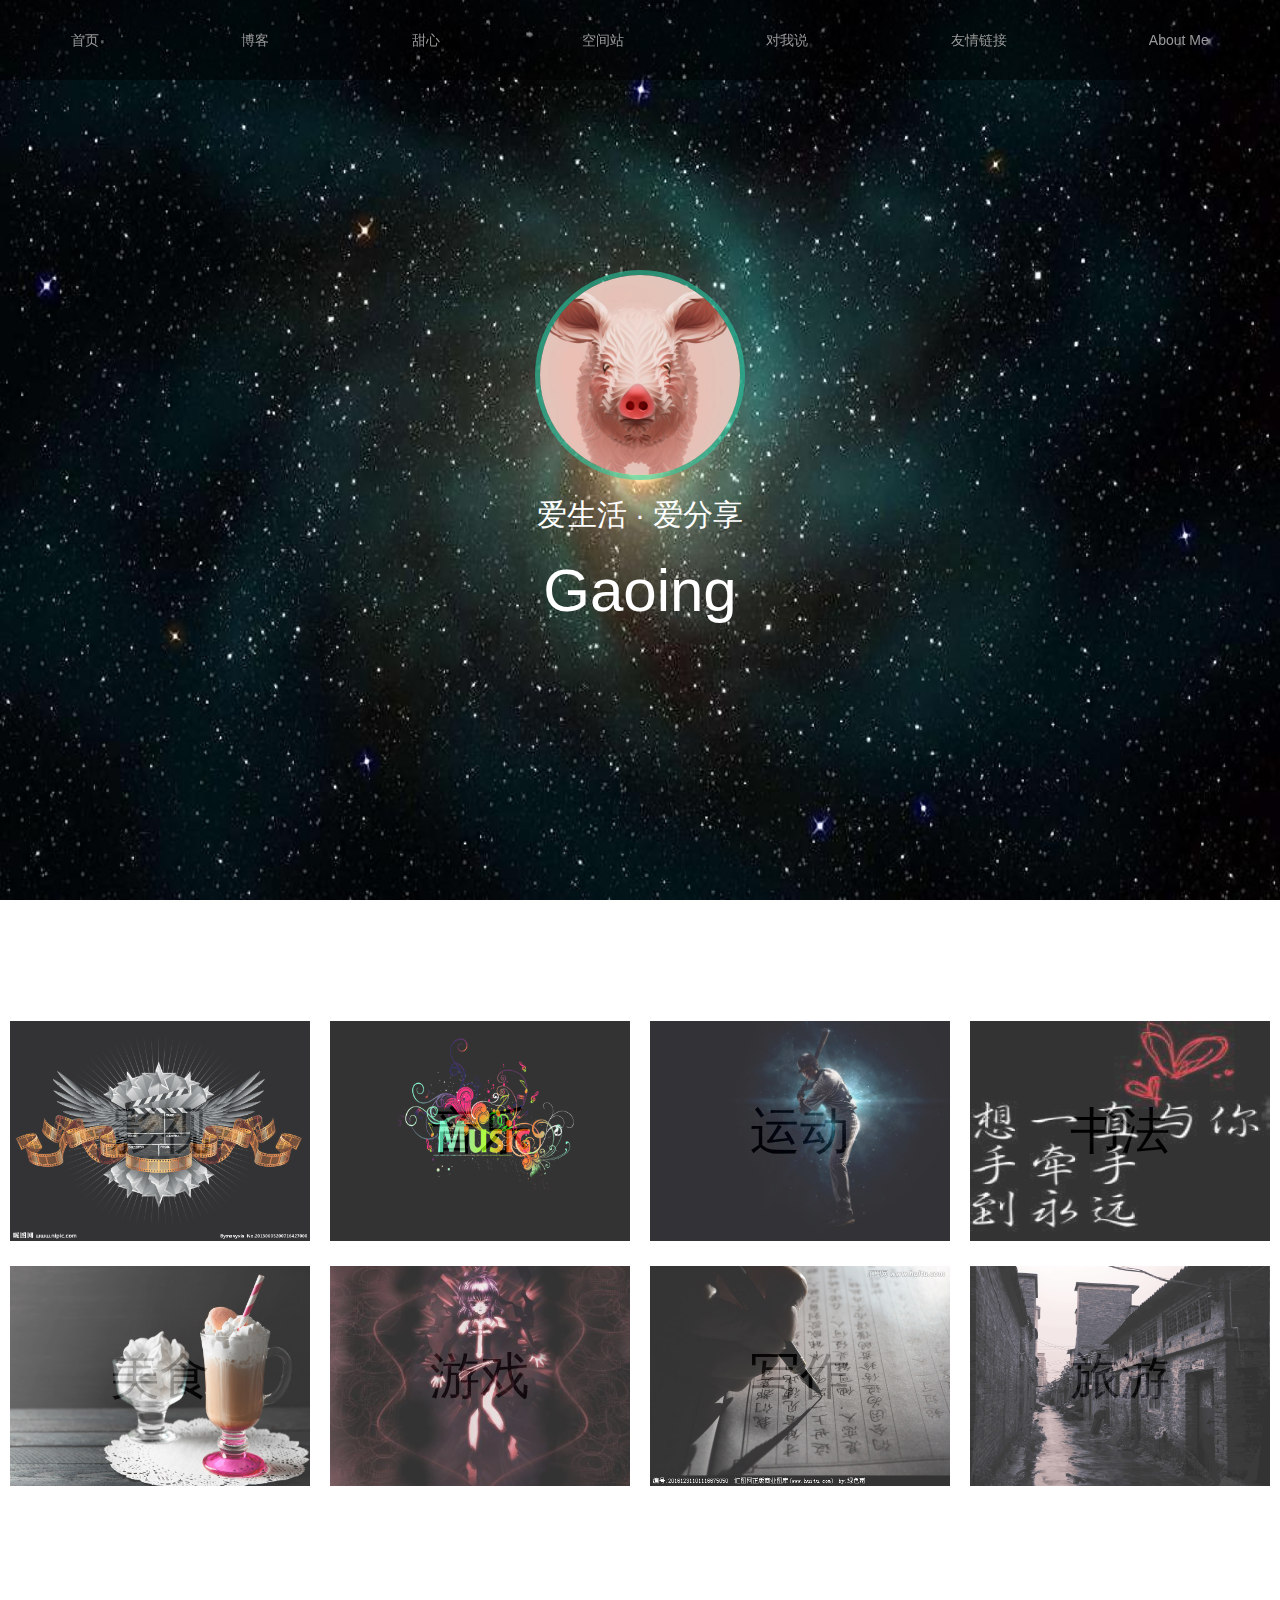
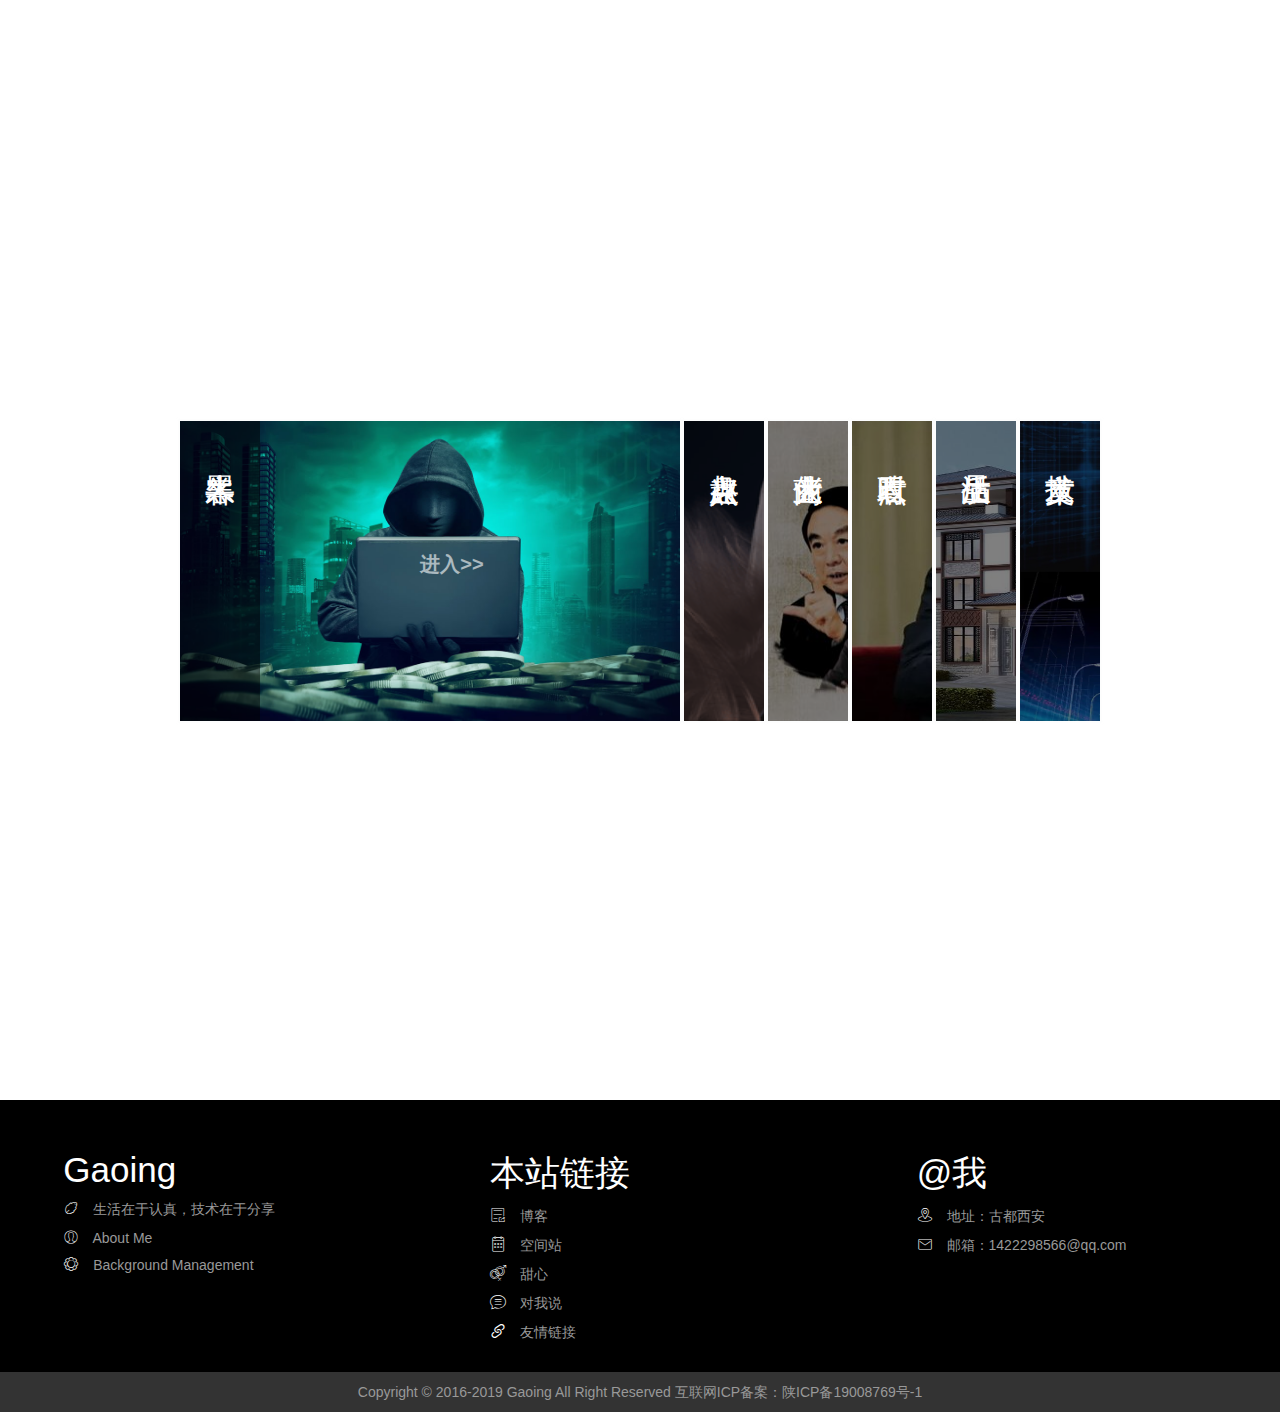
==== commit 46cc3df7: "boke finish" ====
--- a/web/src/view/index.html
+++ b/web/src/view/index.html
@@ -128,16 +128,16 @@
       <div class="foot-item">
         <h3>Gaoing</h3>
         <p class="foot-text"><a href="javascript:;"><i class="icon iconfont gao-icon-qianming"></i> 生活在于认真，技术在于分享</a></p>
-        <p class="foot-text"><a href="javascript:;"><i class="icon iconfont gao-icon-guanyuwo"></i> About Me</a></p>
+        <p class="foot-text"><a href="./aboutme.html"><i class="icon iconfont gao-icon-guanyuwo"></i> About Me</a></p>
         <p class="foot-text"><a href="javascript:;"><i class="icon iconfont gao-icon-guanli"></i> Background Management</a></p>
       </div>
       <div class="foot-item">
         <h3>本站链接</h3>
-        <p class="foot-text"><a href="javascript:;"><i class="icon iconfont gao-icon-wenzhangfenxiang"></i> 博客</a></p>
-        <p class="foot-text"><a href="javascript:;"><i class="icon iconfont gao-icon-cb-chengchangriji"></i> 日记</a></p>
-        <p class="foot-text"><a href="javascript:;"><i class="icon iconfont gao-icon-aiqingyulangman-"></i> 甜心</a></p>
-        <p class="foot-text"><a href="javascript:;"><i class="icon iconfont gao-icon-liuyan"></i> 对我说</a></p>
-        <p class="foot-text"><a href="javascript:;"><i class="icon iconfont gao-icon-youqinglianjie"></i> 友情链接</a></p>
+        <p class="foot-text"><a href="./boke.html"><i class="icon iconfont gao-icon-wenzhangfenxiang"></i> 博客</a></p>
+        <p class="foot-text"><a href="./space.html"><i class="icon iconfont gao-icon-cb-chengchangriji"></i> 空间站</a></p>
+        <p class="foot-text"><a href="./sweet.html"><i class="icon iconfont gao-icon-aiqingyulangman-"></i> 甜心</a></p>
+        <p class="foot-text"><a href="./massage.html"><i class="icon iconfont gao-icon-liuyan"></i> 对我说</a></p>
+        <p class="foot-text"><a href="./friends.html"><i class="icon iconfont gao-icon-youqinglianjie"></i> 友情链接</a></p>
       </div>
       <div class="foot-item">
         <h3>@我</h3>
@@ -150,6 +150,31 @@
       <p class="footer-text">Copyright &copy; 2016-2019 Gaoing All Right Reserved 互联网ICP备案：<a href="javascript:;">陕ICP备19008769号-1</a> </p>
     </div>
   </footer>
+  <div class="menu">
+    <ul class="menu-list">
+      <li class="menu-item">
+        <a href="javascript:;">首页</a>
+      </li>
+      <li class="menu-item">
+        <a href="./boke.html">博客</a>
+      </li>
+      <li class="menu-item">
+        <a href="./sweet.html">甜心</a>
+      </li>
+      <li class="menu-item">
+        <a href="./space.html">空间站</a>
+      </li>
+      <li class="menu-item">
+        <a href="./massage.html">对我说</a>
+      </li>
+      <li class="menu-item">
+        <a href="./friends.html">友情链接</a>
+      </li>
+      <li class="menu-item">
+        <a href="./aboutme.html">About Me</a>
+      </li>
+    </ul>
+  </div>
 </body>
 <script src="./../../public/layui/layui.js"></script>
 <script src="./../js/boxhover.js"></script>
--- a/web/src/css/index.css
+++ b/web/src/css/index.css
@@ -173,6 +173,27 @@
   color: #ffffff;
   margin-right: 10px;
 }
+.menu{
+  position: fixed;
+  top: -70px;
+  left: 0;
+  width: 100%;
+  height: 80px;
+  transition: 0.5s;
+}
+.menu:hover{
+  top: 0;
+  background-color: rgba(0, 0, 0, .5);
+}
+.menu-list{
+  display: flex;
+  justify-content: space-around;
+}
+.menu-list .menu-item{
+  padding: 0 20px;
+  line-height: 80px;
+}
+
 @media screen and (min-width: 500px) and (max-width: 900px){
   .foot .foot-list .foot-item{
     width: 200px;
@@ -220,4 +241,10 @@
     width: 300px;
     height: 300px;
   }
+}
+
+@media screen and (max-width: 600px){
+  .menu{
+    display: none;
+  }
 }